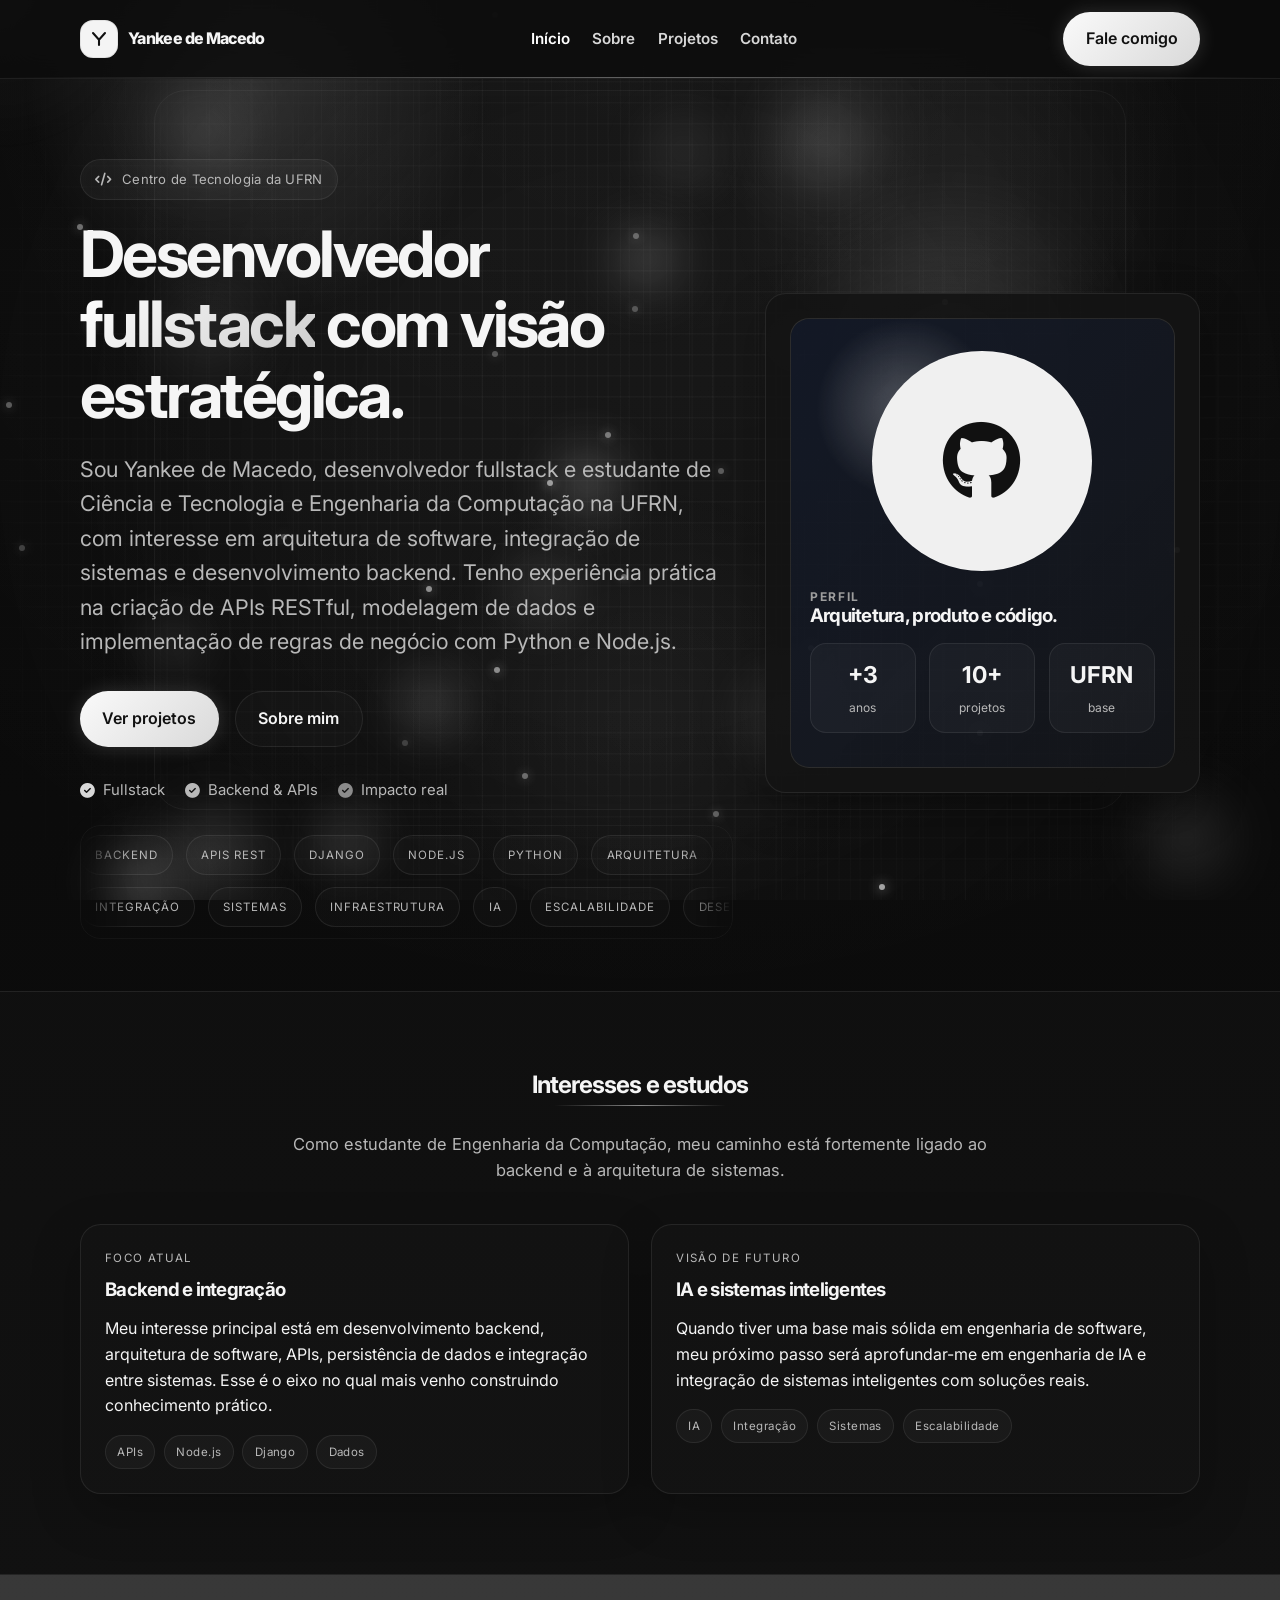
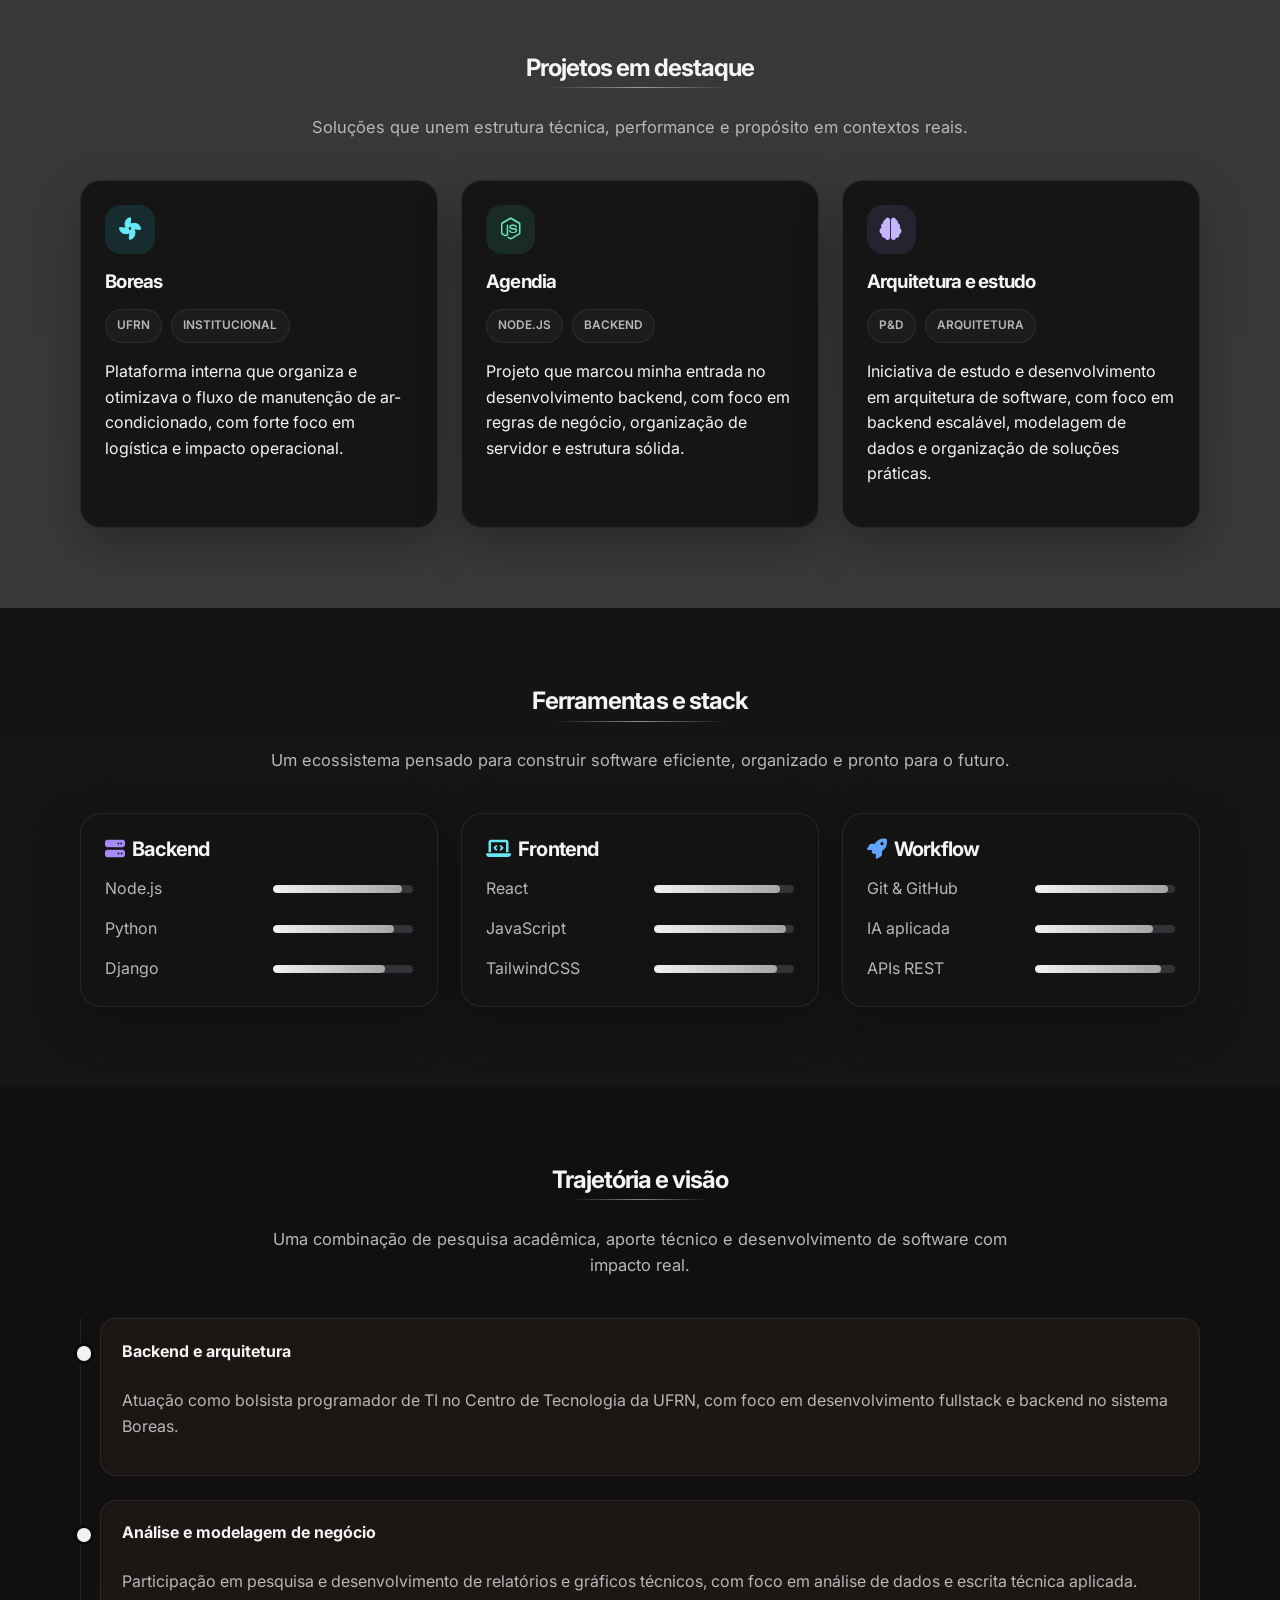
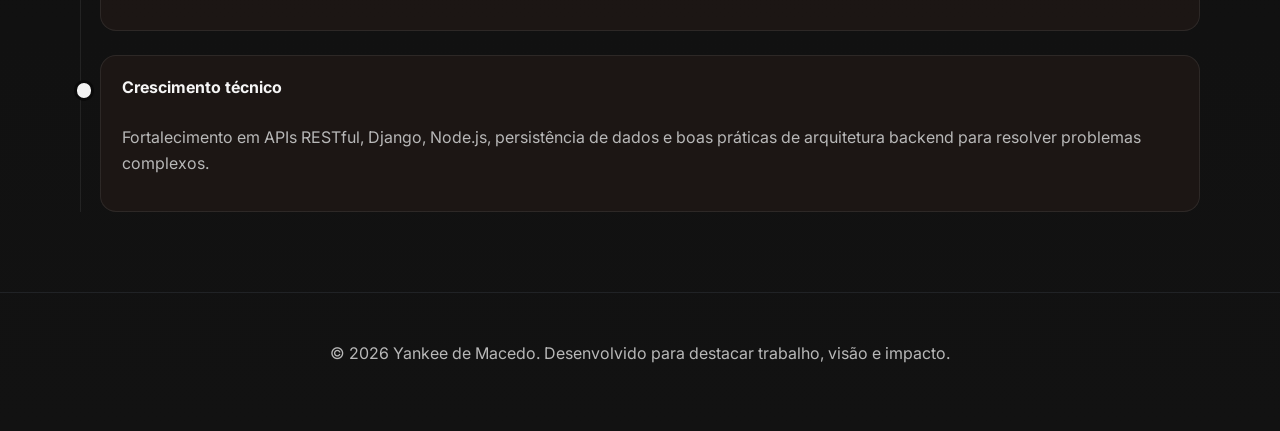
==== index.html @ 5dfe1cfd "adicionado efeitos a pagina" ====
<!doctype html>
<html lang="pt-BR">
  <head>
    <meta charset="UTF-8" />
    <meta name="viewport" content="width=device-width, initial-scale=1.0" />
    <title>Yankee de Macedo | Desenvolvedor Fullstack</title>
    <meta
      name="description"
      content="Portfólio profissional de Yankee de Macedo, desenvolvedor fullstack e programador na UFRN."
    />
    <link rel="preconnect" href="https://fonts.googleapis.com" />
    <link rel="preconnect" href="https://fonts.gstatic.com" crossorigin />
    <link
      href="https://fonts.googleapis.com/css2?family=Inter:wght@400;500;600;700;800&display=swap"
      rel="stylesheet"
    />
    <link
      rel="stylesheet"
      href="https://cdnjs.cloudflare.com/ajax/libs/font-awesome/6.4.0/css/all.min.css"
    />
    <link rel="stylesheet" href="styles.css" />
  </head>
  <body>
    <div class="ambient-layer" aria-hidden="true"></div>

    <header class="site-header">
      <div class="container navbar">
        <a href="index.html" class="brand" aria-label="Yankee de Macedo home">
          <span class="brand-mark" aria-hidden="true">
            <svg viewBox="0 0 64 64" role="img" aria-label="Logo Yankee">
              <path d="M16 16L32 34L48 16" />
              <path d="M32 34V48" />
            </svg>
          </span>
          <span>Yankee de Macedo</span>
        </a>

        <nav class="nav-links" aria-label="Menu principal">
          <a href="index.html" class="active">Início</a>
          <a href="about.html">Sobre</a>
          <a href="projects.html">Projetos</a>
          <a href="contact.html">Contato</a>
        </nav>

        <a class="btn btn-primary" href="contact.html">Fale comigo</a>
        <button class="mobile-toggle" type="button" aria-label="Abrir menu">
          <i class="fa-solid fa-bars"></i>
        </button>
      </div>

      <div class="container mobile-menu">
        <a href="index.html">Início</a>
        <a href="about.html">Sobre</a>
        <a href="projects.html">Projetos</a>
        <a href="contact.html">Contato</a>
      </div>
    </header>

    <main>
      <section class="hero">
        <div class="container hero-grid">
          <div class="reveal">
            <div class="eyebrow">
              <i class="fa-solid fa-code"></i> Centro de Tecnologia da UFRN
            </div>
            <h1>
              Desenvolvedor <span class="gradient-text">fullstack</span> com
              visão estratégica.
            </h1>
            <p class="lead">
              Sou Yankee de Macedo, desenvolvedor fullstack e estudante de
              Ciência e Tecnologia e Engenharia da Computação na UFRN, com
              interesse em arquitetura de software, integração de sistemas e
              desenvolvimento backend. Tenho experiência prática na criação de
              APIs RESTful, modelagem de dados e implementação de regras de
              negócio com Python e Node.js.
            </p>
            <div class="hero-actions">
              <a class="btn btn-primary" href="projects.html">Ver projetos</a>
              <a class="btn btn-secondary" href="about.html">Sobre mim</a>
            </div>
            <div class="hero-meta">
              <span
                ><i class="fa-solid fa-circle-check" style="color: #d8d8d8"></i>
                Fullstack</span
              >
              <span
                ><i class="fa-solid fa-circle-check" style="color: #b8b8b8"></i>
                Backend & APIs</span
              >
              <span
                ><i class="fa-solid fa-circle-check" style="color: #8b8b8b"></i>
                Impacto real</span
              >
            </div>

            <div class="tech-loop reveal" aria-label="Tecnologias em movimento">
              <div class="loop-track">
                <span>Backend</span>
                <span>APIs REST</span>
                <span>Django</span>
                <span>Node.js</span>
                <span>Python</span>
                <span>Arquitetura</span>
                <span>Banco de dados</span>
              </div>
              <div class="loop-track loop-track-secondary">
                <span>Integração</span>
                <span>Sistemas</span>
                <span>Infraestrutura</span>
                <span>IA</span>
                <span>Escalabilidade</span>
                <span>Desenvolvimento</span>
                <span>Dados</span>
              </div>
            </div>
          </div>

          <div class="profile-card reveal">
            <div class="profile-visual">
              <div class="profile-art"></div>
              <div class="avatar"><i class="fa-brands fa-github"></i></div>
              <div class="profile-card-content">
                <div class="small-label">Perfil</div>
                <h3>Arquitetura, produto e código.</h3>
                <div class="stats-box">
                  <div class="stat">
                    <strong>+3</strong>
                    <span>anos</span>
                  </div>
                  <div class="stat">
                    <strong>10+</strong>
                    <span>projetos</span>
                  </div>
                  <div class="stat">
                    <strong>UFRN</strong>
                    <span>base</span>
                  </div>
                </div>
              </div>
            </div>
          </div>
        </div>
      </section>

      <section class="section section-soft">
        <div class="container">
          <div class="section-header reveal">
            <h2>Interesses e estudos</h2>
            <p>
              Como estudante de Engenharia da Computação, meu caminho está
              fortemente ligado ao backend e à arquitetura de sistemas.
            </p>
          </div>

          <div class="interest-grid">
            <article class="interest-card reveal">
              <div class="mini-label">Foco atual</div>
              <h3>Backend e integração</h3>
              <p>
                Meu interesse principal está em desenvolvimento backend,
                arquitetura de software, APIs, persistência de dados e
                integração entre sistemas. Esse é o eixo no qual mais venho
                construindo conhecimento prático.
              </p>
              <div class="chip-group">
                <span>APIs</span>
                <span>Node.js</span>
                <span>Django</span>
                <span>Dados</span>
              </div>
            </article>

            <article class="interest-card reveal">
              <div class="mini-label">Visão de futuro</div>
              <h3>IA e sistemas inteligentes</h3>
              <p>
                Quando tiver uma base mais sólida em engenharia de software, meu
                próximo passo será aprofundar-me em engenharia de IA e
                integração de sistemas inteligentes com soluções reais.
              </p>
              <div class="chip-group">
                <span>IA</span>
                <span>Integração</span>
                <span>Sistemas</span>
                <span>Escalabilidade</span>
              </div>
            </article>
          </div>
        </div>
      </section>

      <section class="section" style="background: rgba(255, 255, 255, 0.18)">
        <div class="container">
          <div class="section-header reveal">
            <h2>Projetos em destaque</h2>
            <p>
              Soluções que unem estrutura técnica, performance e propósito em
              contextos reais.
            </p>
          </div>

          <div class="grid-3">
            <article class="project-card reveal">
              <div
                class="icon-box"
                style="background: rgba(34, 211, 238, 0.12); color: #67e8f9"
              >
                <i class="fa-solid fa-fan"></i>
              </div>
              <h3>Boreas</h3>
              <div class="badge-row">
                <span class="badge">UFRN</span>
                <span class="badge">INSTITUCIONAL</span>
              </div>
              <p>
                Plataforma interna que organiza e otimizava o fluxo de
                manutenção de ar-condicionado, com forte foco em logística e
                impacto operacional.
              </p>
            </article>

            <article class="project-card reveal">
              <div
                class="icon-box"
                style="background: rgba(52, 211, 153, 0.12); color: #6ee7b7"
              >
                <i class="fa-brands fa-node-js"></i>
              </div>
              <h3>Agendia</h3>
              <div class="badge-row">
                <span class="badge">NODE.JS</span>
                <span class="badge">BACKEND</span>
              </div>
              <p>
                Projeto que marcou minha entrada no desenvolvimento backend, com
                foco em regras de negócio, organização de servidor e estrutura
                sólida.
              </p>
            </article>

            <article class="project-card reveal">
              <div
                class="icon-box"
                style="background: rgba(167, 139, 250, 0.12); color: #c4b5fd"
              >
                <i class="fa-solid fa-brain"></i>
              </div>
              <h3>Arquitetura e estudo</h3>
              <div class="badge-row">
                <span class="badge">P&D</span>
                <span class="badge">ARQUITETURA</span>
              </div>
              <p>
                Iniciativa de estudo e desenvolvimento em arquitetura de
                software, com foco em backend escalável, modelagem de dados e
                organização de soluções práticas.
              </p>
            </article>
          </div>
        </div>
      </section>

      <section class="section" style="background: rgba(125, 143, 95, 0.06)">
        <div class="container">
          <div class="section-header reveal">
            <h2>Ferramentas e stack</h2>
            <p>
              Um ecossistema pensado para construir software eficiente,
              organizado e pronto para o futuro.
            </p>
          </div>

          <div class="grid-3">
            <article class="panel reveal">
              <h3>
                <i
                  class="fa-solid fa-server"
                  style="color: #a78bfa; margin-right: 0.5rem"
                ></i
                >Backend
              </h3>
              <ul class="tech-list">
                <li>
                  <span>Node.js</span>
                  <div class="bar"><span style="width: 92%"></span></div>
                </li>
                <li>
                  <span>Python</span>
                  <div class="bar"><span style="width: 86%"></span></div>
                </li>
                <li>
                  <span>Django</span>
                  <div class="bar"><span style="width: 80%"></span></div>
                </li>
              </ul>
            </article>

            <article class="panel reveal">
              <h3>
                <i
                  class="fa-solid fa-laptop-code"
                  style="color: #67e8f9; margin-right: 0.5rem"
                ></i
                >Frontend
              </h3>
              <ul class="tech-list">
                <li>
                  <span>React</span>
                  <div class="bar"><span style="width: 90%"></span></div>
                </li>
                <li>
                  <span>JavaScript</span>
                  <div class="bar"><span style="width: 94%"></span></div>
                </li>
                <li>
                  <span>TailwindCSS</span>
                  <div class="bar"><span style="width: 88%"></span></div>
                </li>
              </ul>
            </article>

            <article class="panel reveal">
              <h3>
                <i
                  class="fa-solid fa-rocket"
                  style="color: #60a5fa; margin-right: 0.5rem"
                ></i
                >Workflow
              </h3>
              <ul class="tech-list">
                <li>
                  <span>Git & GitHub</span>
                  <div class="bar"><span style="width: 95%"></span></div>
                </li>
                <li>
                  <span>IA aplicada</span>
                  <div class="bar"><span style="width: 84%"></span></div>
                </li>
                <li>
                  <span>APIs REST</span>
                  <div class="bar"><span style="width: 90%"></span></div>
                </li>
              </ul>
            </article>
          </div>
        </div>
      </section>

      <section class="section">
        <div class="container">
          <div class="section-header reveal">
            <h2>Trajetória e visão</h2>
            <p>
              Uma combinação de pesquisa acadêmica, aporte técnico e
              desenvolvimento de software com impacto real.
            </p>
          </div>

          <div class="timeline reveal">
            <article class="timeline-item">
              <strong>Backend e arquitetura</strong>
              <p>
                Atuação como bolsista programador de TI no Centro de Tecnologia
                da UFRN, com foco em desenvolvimento fullstack e backend no
                sistema Boreas.
              </p>
            </article>

            <article class="timeline-item">
              <strong>Análise e modelagem de negócio</strong>
              <p>
                Participação em pesquisa e desenvolvimento de relatórios e
                gráficos técnicos, com foco em análise de dados e escrita
                técnica aplicada.
              </p>
            </article>

            <article class="timeline-item">
              <strong>Crescimento técnico</strong>
              <p>
                Fortalecimento em APIs RESTful, Django, Node.js, persistência de
                dados e boas práticas de arquitetura backend para resolver
                problemas complexos.
              </p>
            </article>
          </div>
        </div>
      </section>
    </main>

    <footer class="site-footer">
      <div class="container">
        <p>
          © <span data-year></span> Yankee de Macedo. Desenvolvido para destacar
          trabalho, visão e impacto.
        </p>
      </div>
    </footer>

    <script src="script.js"></script>
  </body>
</html>
---- styles.css ----
:root {
  --bg: #0a0a0a;
  --bg-soft: #111111;
  --panel: rgba(18, 18, 18, 0.92);
  --panel-strong: #181818;
  --line: rgba(255, 255, 255, 0.08);
  --text: #f5f5f5;
  --muted: #b8b8b8;
  --primary: #ffffff;
  --secondary: #dadada;
  --accent: #9d9d9d;
  --success: #d6d6d6;
  --shadow: 0 18px 48px rgba(0, 0, 0, 0.28);
}

* {
  box-sizing: border-box;
}
html {
  scroll-behavior: smooth;
}
body {
  position: relative;
  margin: 0;
  font-family: "Inter", sans-serif;
  background:
    radial-gradient(circle at top, rgba(255, 255, 255, 0.04), transparent 28%),
    linear-gradient(180deg, #090909 0%, #121212 100%);
  color: var(--text);
  line-height: 1.6;
  overflow-x: hidden;
}

body::before {
  content: "";
  position: fixed;
  inset: 0;
  background:
    linear-gradient(rgba(255, 255, 255, 0.02), rgba(255, 255, 255, 0.02)),
    repeating-linear-gradient(
      90deg,
      transparent 0,
      transparent 22px,
      rgba(255, 255, 255, 0.02) 22px,
      rgba(255, 255, 255, 0.02) 23px
    );
  pointer-events: none;
  z-index: 0;
  mask-image: radial-gradient(circle at center, black 40%, transparent 100%);
}

body::after {
  content: "";
  position: fixed;
  inset: 0;
  background:
    radial-gradient(
      circle at 20% 10%,
      rgba(255, 255, 255, 0.12),
      transparent 18%
    ),
    radial-gradient(
      circle at 75% 20%,
      rgba(255, 255, 255, 0.06),
      transparent 20%
    ),
    radial-gradient(
      circle at 50% 80%,
      rgba(255, 255, 255, 0.04),
      transparent 25%
    );
  pointer-events: none;
  z-index: 0;
}

a {
  text-decoration: none;
}
img {
  max-width: 100%;
  display: block;
}

.ambient-layer {
  position: fixed;
  inset: 0;
  pointer-events: none;
  z-index: 0;
  overflow: hidden;
}

.ambient-layer::before {
  content: "";
  position: absolute;
  inset: 0;
  background:
    linear-gradient(rgba(255, 255, 255, 0.02), rgba(255, 255, 255, 0.02)),
    repeating-linear-gradient(
      0deg,
      transparent 0,
      transparent 19px,
      rgba(255, 255, 255, 0.03) 20px,
      rgba(255, 255, 255, 0.03) 21px
    ),
    repeating-linear-gradient(
      90deg,
      transparent 0,
      transparent 19px,
      rgba(255, 255, 255, 0.025) 20px,
      rgba(255, 255, 255, 0.025) 21px
    );
  mask-image: radial-gradient(circle at center, black 30%, transparent 100%);
  opacity: 0.8;
}

.ambient-layer::after {
  content: "";
  position: absolute;
  inset: 10% 12%;
  border: 1px solid rgba(255, 255, 255, 0.05);
  border-radius: 2rem;
  box-shadow: inset 0 0 40px rgba(255, 255, 255, 0.02);
}

.ambient-layer .orb {
  position: absolute;
  width: var(--size, 180px);
  height: var(--size, 180px);
  left: var(--x, 50%);
  top: var(--y, 50%);
  border-radius: 50%;
  background: radial-gradient(
    circle,
    rgba(255, 255, 255, 0.28),
    rgba(255, 255, 255, 0.04) 40%,
    transparent 70%
  );
  filter: blur(12px);
  opacity: 0.72;
  animation: drift var(--duration, 18s) ease-in-out infinite alternate;
  transform: translate3d(0, 0, 0);
}

.ambient-layer .orb:nth-child(odd) {
  background: radial-gradient(
    circle,
    rgba(255, 255, 255, 0.2),
    rgba(255, 255, 255, 0.02) 42%,
    transparent 70%
  );
  animation-duration: calc(var(--duration, 18s) * 1.3);
}

.ambient-layer .pixel {
  position: absolute;
  width: 6px;
  height: 6px;
  left: var(--x, 50%);
  top: var(--y, 50%);
  border-radius: 50%;
  background: rgba(255, 255, 255, 0.8);
  box-shadow: 0 0 12px rgba(255, 255, 255, 0.8);
  animation: pulseDot var(--duration, 7s) ease-in-out infinite;
}

.cursor-glow {
  position: fixed;
  width: 360px;
  height: 360px;
  left: 0;
  top: 0;
  pointer-events: none;
  transform: translate(-50%, -50%);
  border-radius: 50%;
  background: radial-gradient(circle, rgba(255, 255, 255, 0.12), rgba(255, 255, 255, 0.03) 25%, transparent 65%);
  filter: blur(18px);
  opacity: 0.8;
  z-index: 0;
  transition: opacity 0.2s ease;
}

@keyframes drift {
  0% {
    transform: translate3d(-18px, 12px, 0) scale(0.92);
  }
  100% {
    transform: translate3d(18px, -14px, 0) scale(1.08);
  }
}

@keyframes pulseDot {
  0%,
  100% {
    transform: scale(0.7);
    opacity: 0.2;
  }
  50% {
    transform: scale(1.4);
    opacity: 1;
  }
}

.container {
  width: min(1120px, calc(100% - 2rem));
  margin: 0 auto;
}

.site-header {
  position: sticky;
  top: 0;
  z-index: 50;
  backdrop-filter: blur(18px);
  background: rgba(12, 12, 12, 0.8);
  border-bottom: 1px solid var(--line);
  color: var(--text);
}

.site-header::after {
  content: "";
  position: absolute;
  left: 0;
  right: 0;
  bottom: 0;
  height: 1px;
  background: linear-gradient(90deg, transparent, rgba(255, 255, 255, 0.35), transparent);
}

.site-header,
.hero,
.section,
.site-footer,
.container {
  position: relative;
  z-index: 1;
}

.navbar {
  display: flex;
  align-items: center;
  justify-content: space-between;
  min-height: 78px;
  gap: 1rem;
}

.brand {
  display: inline-flex;
  align-items: center;
  gap: 0.65rem;
  font-weight: 800;
  letter-spacing: -0.04em;
  color: var(--text);
}

.brand-mark {
  width: 2.35rem;
  height: 2.35rem;
  display: grid;
  place-items: center;
  border-radius: 0.82rem;
  background: #f4f4f4;
  color: #111111;
  box-shadow: inset 0 0 0 1px rgba(17, 17, 17, 0.08);
  overflow: hidden;
  animation: logoPulse 3.2s ease-in-out infinite;
}

.brand-mark svg {
  width: 1.5rem;
  height: 1.5rem;
  stroke: currentColor;
  stroke-width: 5.5;
  stroke-linecap: round;
  stroke-linejoin: round;
  fill: none;
}

@keyframes logoPulse {
  0%,
  100% {
    transform: scale(1);
    box-shadow:
      inset 0 0 0 1px rgba(17, 17, 17, 0.08),
      0 0 0 rgba(255, 255, 255, 0);
  }
  50% {
    transform: scale(1.06);
    box-shadow:
      inset 0 0 0 1px rgba(17, 17, 17, 0.08),
      0 0 18px rgba(255, 255, 255, 0.18);
  }
}

.nav-links {
  display: flex;
  align-items: center;
  gap: 1.4rem;
}

.nav-links a {
  color: #d7d7d7;
  font-size: 0.95rem;
  font-weight: 600;
  transition: 0.2s ease;
}

.nav-links a:hover,
.nav-links a.active {
  color: #ffffff;
}

.btn {
  display: inline-flex;
  align-items: center;
  justify-content: center;
  gap: 0.55rem;
  border-radius: 999px;
  padding: 0.9rem 1.4rem;
  font-weight: 600;
  transition:
    transform 0.2s ease,
    box-shadow 0.2s ease,
    border-color 0.2s ease;
}

.btn:hover {
  transform: translateY(-2px) scale(1.01);
  box-shadow:
    0 0 0 1px rgba(255, 255, 255, 0.12),
    0 14px 28px rgba(255, 255, 255, 0.08);
}

.btn-primary {
  background: linear-gradient(135deg, #fafafa 0%, #d9d9d9 100%);
  color: #111111;
  box-shadow: 0 0 20px rgba(255, 255, 255, 0.15);
  position: relative;
  overflow: hidden;
}

.btn-primary::before {
  content: "";
  position: absolute;
  inset: -20% auto auto -20%;
  width: 45%;
  height: 180%;
  background: linear-gradient(
    90deg,
    transparent,
    rgba(255, 255, 255, 0.7),
    transparent
  );
  transform: rotate(22deg) translateX(-180%);
  animation: sheen 4s ease-in-out infinite;
}

@keyframes sheen {
  0% {
    transform: rotate(22deg) translateX(-180%);
  }
  55%,
  100% {
    transform: rotate(22deg) translateX(320%);
  }
}

.btn-secondary {
  background: rgba(255, 255, 255, 0.02);
  border: 1px solid var(--line);
  color: var(--text);
}

.mobile-toggle {
  display: none;
  border: 1px solid rgba(255, 255, 255, 0.2);
  background: #f5f5f5;
  color: #0d0d0d;
  width: 42px;
  height: 42px;
  border-radius: 0.8rem;
  cursor: pointer;
  box-shadow: 0 8px 18px rgba(255, 255, 255, 0.08);
}

.mobile-menu {
  display: none;
  padding: 1rem 0 1.4rem;
  border-top: 1px solid var(--line);
  opacity: 0;
  transform: translateY(-8px);
  transition:
    opacity 0.22s ease,
    transform 0.22s ease;
}

.mobile-menu.is-open {
  display: block;
  opacity: 1;
  transform: translateY(0);
}

.mobile-menu a {
  display: block;
  color: #f3e7dc;
  padding: 0.8rem 0;
  font-weight: 600;
  transition:
    color 0.2s ease,
    transform 0.2s ease;
}

.mobile-menu a:hover {
  color: #ffffff;
  transform: translateX(4px);
}

.hero {
  position: relative;
  padding: 5rem 0 4rem;
}

.hero::before {
  content: "";
  position: absolute;
  inset: 8% auto auto 58%;
  width: 26rem;
  height: 26rem;
  background: radial-gradient(circle, rgba(255, 255, 255, 0.15), transparent 62%);
  filter: blur(28px);
  pointer-events: none;
  animation: haloPulse 9s ease-in-out infinite alternate;
}

@keyframes haloPulse {
  0% {
    transform: scale(0.96);
    opacity: 0.55;
  }
  100% {
    transform: scale(1.12);
    opacity: 1;
  }
}

.hero-grid {
  display: grid;
  grid-template-columns: 1.2fr 0.8fr;
  align-items: center;
  gap: 2rem;
}

.eyebrow {
  display: inline-flex;
  align-items: center;
  gap: 0.65rem;
  padding: 0.55rem 0.9rem;
  border-radius: 999px;
  background: rgba(255, 255, 255, 0.03);
  border: 1px solid var(--line);
  color: var(--muted);
  font-size: 0.82rem;
  letter-spacing: 0.02em;
  box-shadow: inset 0 0 18px rgba(255, 255, 255, 0.02);
}

.section-header h2 {
  position: relative;
  display: inline-block;
}

.section-header h2::after {
  content: "";
  position: absolute;
  left: 10%;
  right: 10%;
  bottom: -0.45rem;
  height: 1px;
  background: linear-gradient(90deg, transparent, rgba(255, 255, 255, 0.5), transparent);
}

h1,
h2,
h3,
h4 {
  margin: 0 0 1rem;
  line-height: 1.1;
  letter-spacing: -0.04em;
}

.hero h1 {
  margin-top: 1.2rem;
  font-size: clamp(2.8rem, 5vw, 5rem);
  animation: headingFloat 6s ease-in-out infinite alternate;
}

@keyframes headingFloat {
  0% {
    transform: translateY(0);
    text-shadow: 0 0 0 rgba(255, 255, 255, 0);
  }
  100% {
    transform: translateY(-4px);
    text-shadow: 0 0 26px rgba(255, 255, 255, 0.08);
  }
}

.gradient-text {
  background: linear-gradient(135deg, #ffffff 0%, #a8a8a8 100%);
  -webkit-background-clip: text;
  background-clip: text;
  color: transparent;
  background-size: 200% 100%;
  animation: textShift 6s ease-in-out infinite alternate;
}

@keyframes textShift {
  0% {
    background-position: 0% 50%;
  }
  100% {
    background-position: 100% 50%;
  }
}

.lead {
  font-size: clamp(1.05rem, 2vw, 1.35rem);
  color: var(--muted);
  max-width: 680px;
}

.hero-actions {
  display: flex;
  flex-wrap: wrap;
  gap: 1rem;
  margin-top: 2rem;
}

.hero-meta {
  display: flex;
  flex-wrap: wrap;
  gap: 1.25rem;
  margin-top: 2rem;
  color: var(--muted);
  font-size: 0.93rem;
}

.hero-meta span {
  display: inline-flex;
  align-items: center;
  gap: 0.5rem;
}

.tech-loop {
  margin-top: 2rem;
  display: grid;
  gap: 0.8rem;
  position: relative;
}

.tech-loop::before {
  content: "";
  position: absolute;
  inset: -10px 0 auto 0;
  height: calc(100% + 20px);
  border: 1px solid rgba(255, 255, 255, 0.04);
  border-radius: 1.3rem;
  pointer-events: none;
}

.loop-track {
  display: flex;
  flex-wrap: nowrap;
  gap: 0.8rem;
  overflow: hidden;
  white-space: nowrap;
  position: relative;
  mask-image: linear-gradient(
    90deg,
    transparent 0,
    #000 8%,
    #000 92%,
    transparent 100%
  );
  animation: loopScroll 18s linear infinite;
}

.loop-track-secondary {
  animation-direction: reverse;
  animation-duration: 22s;
}

.loop-track span {
  display: inline-flex;
  align-items: center;
  justify-content: center;
  padding: 0.6rem 0.9rem;
  border: 1px solid var(--line);
  border-radius: 999px;
  background: rgba(255, 255, 255, 0.02);
  color: var(--muted);
  font-size: 0.72rem;
  letter-spacing: 0.08em;
  text-transform: uppercase;
}

@keyframes loopScroll {
  from {
    transform: translateX(0);
  }
  to {
    transform: translateX(-50%);
  }
}

.profile-card {
  background: rgba(20, 20, 20, 0.95);
  border: 1px solid var(--line);
  border-radius: 1.5rem;
  box-shadow: var(--shadow);
  padding: 1.2rem;
  animation: pulseGlow 3s ease-in-out infinite alternate;
}

@keyframes pulseGlow {
  0% {
    box-shadow: 0 18px 48px rgba(0, 0, 0, 0.28);
  }
  100% {
    box-shadow: 0 18px 52px rgba(255, 255, 255, 0.06);
  }
}

.profile-visual {
  position: relative;
  min-height: 450px;
  border-radius: 1.2rem;
  overflow: hidden;
  background: linear-gradient(
    135deg,
    rgba(255, 255, 255, 0.04),
    rgba(255, 255, 255, 0.01)
  );
  border: 1px solid var(--line);
}

.profile-art {
  position: absolute;
  inset: 0;
  background:
    radial-gradient(
      circle at 30% 20%,
      rgba(255, 255, 255, 0.25),
      transparent 20%
    ),
    linear-gradient(135deg, rgba(15, 23, 42, 0.7), rgba(15, 23, 42, 0.2));
}

.avatar {
  position: relative;
  z-index: 1;
  width: 220px;
  height: 220px;
  margin: 2rem auto 1rem;
  border-radius: 50%;
  border: 1px solid rgba(255, 255, 255, 0.14);
  background: #f0f0f0;
  display: grid;
  place-items: center;
  font-size: 5rem;
  color: #111111;
  box-shadow: none;
}

.profile-card-content {
  position: relative;
  z-index: 1;
  padding: 0 1.2rem 1.2rem;
}

.small-label {
  color: var(--accent);
  font-size: 0.75rem;
  letter-spacing: 0.14em;
  text-transform: uppercase;
  font-weight: 700;
}

.stats-box {
  display: grid;
  grid-template-columns: repeat(3, minmax(0, 1fr));
  gap: 0.85rem;
  margin-top: 1rem;
}

.stat {
  padding: 0.8rem;
  border-radius: 1rem;
  border: 1px solid var(--line);
  background: rgba(255, 255, 255, 0.03);
  text-align: center;
}

.stat strong {
  display: block;
  font-size: 1.45rem;
  color: var(--text);
}

.stat span {
  font-size: 0.75rem;
  color: var(--muted);
}

.section {
  padding: 5rem 0;
}

.section-soft {
  background: rgba(255, 255, 255, 0.02);
  border-top: 1px solid var(--line);
  border-bottom: 1px solid var(--line);
}

.section-header {
  max-width: 760px;
  margin: 0 auto 2.5rem;
  text-align: center;
}

.section-header p {
  color: var(--muted);
  font-size: 1.03rem;
}

.grid-3,
.grid-2,
.grid-4 {
  display: grid;
  gap: 1.4rem;
}

.grid-3 {
  grid-template-columns: repeat(3, minmax(0, 1fr));
}
.grid-2 {
  grid-template-columns: repeat(2, minmax(0, 1fr));
}
.grid-4 {
  grid-template-columns: repeat(4, minmax(0, 1fr));
}

.panel {
  background: rgba(20, 20, 20, 0.9);
  border: 1px solid var(--line);
  border-radius: 1.25rem;
  padding: 1.4rem;
  box-shadow: var(--shadow);
}

.interest-grid {
  display: grid;
  grid-template-columns: repeat(2, minmax(0, 1fr));
  gap: 1.4rem;
}

.interest-card {
  background: rgba(20, 20, 20, 0.9);
  border: 1px solid var(--line);
  border-radius: 1.3rem;
  padding: 1.5rem;
  box-shadow: var(--shadow);
}

.mini-label {
  font-size: 0.72rem;
  text-transform: uppercase;
  letter-spacing: 0.12em;
  color: var(--muted);
  margin-bottom: 0.8rem;
}

.chip-group {
  display: flex;
  flex-wrap: wrap;
  gap: 0.55rem;
  margin-top: 1rem;
}

.chip-group span {
  display: inline-flex;
  align-items: center;
  justify-content: center;
  padding: 0.42rem 0.7rem;
  border-radius: 999px;
  background: rgba(255, 255, 255, 0.03);
  border: 1px solid var(--line);
  color: var(--muted);
  font-size: 0.72rem;
  letter-spacing: 0.04em;
}

.panel h3 {
  font-size: 1.25rem;
  margin-bottom: 0.6rem;
}

.panel p,
.panel li,
.card p,
.timeline-item p,
.contact-card p {
  color: var(--muted);
}

.project-card,
.interest-card,
.panel,
.contact-card,
.profile-card {
  position: relative;
  overflow: hidden;
  background: rgba(20, 20, 20, 0.92);
  border: 1px solid var(--line);
  border-radius: 1.3rem;
  padding: 1.5rem;
  box-shadow: var(--shadow);
  transition:
    transform 0.25s ease,
    border-color 0.25s ease,
    box-shadow 0.25s ease;
  transform: perspective(1000px) rotateX(var(--rotateX, 0deg))
    rotateY(var(--rotateY, 0deg)) translateY(0);
}

.project-card::before,
.interest-card::before,
.panel::before,
.contact-card::before,
.profile-card::before {
  content: "";
  position: absolute;
  inset: auto 0 0 0;
  height: 1px;
  background: linear-gradient(
    90deg,
    transparent,
    rgba(255, 255, 255, 0.4),
    transparent
  );
}

.project-card::after,
.interest-card::after,
.panel::after,
.contact-card::after,
.profile-card::after {
  content: "";
  position: absolute;
  inset: -30% auto auto -20%;
  width: 160px;
  height: 160px;
  background: radial-gradient(
    circle,
    rgba(255, 255, 255, 0.18),
    transparent 68%
  );
  opacity: 0;
  transition: opacity 0.3s ease;
}

.project-card::before,
.interest-card::before,
.panel::before,
.contact-card::before,
.profile-card::before {
  content: "";
  position: absolute;
  inset: 0;
  background: linear-gradient(
    120deg,
    transparent 0%,
    rgba(255, 255, 255, 0.08) 50%,
    transparent 100%
  );
  transform: translateX(-110%);
  transition: transform 0.7s ease;
}

.project-card:hover::before,
.interest-card:hover::before,
.panel:hover::before,
.contact-card:hover::before,
.profile-card:hover::before {
  transform: translateX(110%);
}

.project-card:hover,
.interest-card:hover,
.panel:hover,
.contact-card:hover,
.profile-card:hover {
  transform: perspective(1000px) rotateX(var(--rotateX, 0deg))
    rotateY(var(--rotateY, 0deg)) translateY(-4px);
  border-color: rgba(255, 255, 255, 0.18);
  box-shadow: 0 22px 52px rgba(0, 0, 0, 0.34);
}

.project-card:hover::after,
.interest-card:hover::after,
.panel:hover::after,
.contact-card:hover::after,
.profile-card:hover::after {
  opacity: 1;
}

.icon-box {
  width: 3.1rem;
  height: 3.1rem;
  display: grid;
  place-items: center;
  border-radius: 1rem;
  margin-bottom: 1.1rem;
  font-size: 1.4rem;
}

.badge-row {
  display: flex;
  flex-wrap: wrap;
  gap: 0.55rem;
  margin: 0.9rem 0 1rem;
}

.badge {
  display: inline-flex;
  align-items: center;
  padding: 0.42rem 0.7rem;
  border-radius: 999px;
  background: rgba(255, 255, 255, 0.03);
  border: 1px solid var(--line);
  color: var(--muted);
  font-size: 0.74rem;
  font-weight: 600;
}

.project-meta {
  color: var(--muted);
  display: flex;
  flex-direction: column;
  gap: 0.5rem;
}

.tech-list {
  list-style: none;
  margin: 1rem 0 0;
  padding: 0;
  display: grid;
  gap: 0.9rem;
}

.tech-list li {
  display: flex;
  align-items: center;
  justify-content: space-between;
  gap: 1rem;
  color: var(--muted);
}

.bar {
  width: 140px;
  height: 0.52rem;
  background: rgba(148, 163, 184, 0.24);
  border-radius: 999px;
  overflow: hidden;
}

.bar > span {
  display: block;
  height: 100%;
  border-radius: inherit;
  background: linear-gradient(90deg, #f2f2f2, #a5a5a5);
}

.timeline {
  position: relative;
  display: grid;
  gap: 1.5rem;
  padding-left: 1.2rem;
  border-left: 1px solid var(--line);
}

.timeline-item {
  position: relative;
  padding: 1.2rem 1rem 1.2rem 1.3rem;
  border-radius: 1rem;
  background: rgba(31, 24, 21, 0.82);
  border: 1px solid var(--line);
}

.timeline-item::before {
  content: "";
  position: absolute;
  left: -1.72rem;
  top: 1.5rem;
  width: 0.9rem;
  height: 0.9rem;
  border-radius: 50%;
  background: #f2f2f2;
  border: 3px solid var(--bg);
}

.timeline-item strong {
  display: inline-block;
  margin-bottom: 0.5rem;
  color: var(--text);
}

.contact-grid {
  display: grid;
  gap: 1.2rem;
  grid-template-columns: repeat(3, minmax(0, 1fr));
}

.contact-card {
  padding: 1.4rem;
  background: rgba(31, 24, 21, 0.82);
  border: 1px solid var(--line);
  border-radius: 1.25rem;
}

.contact-icon {
  width: 3rem;
  height: 3rem;
  border-radius: 1rem;
  display: grid;
  place-items: center;
  margin-bottom: 0.9rem;
  background: rgba(255, 255, 255, 0.05);
  color: #f2f2f2;
}

.contact-link {
  color: var(--text);
  font-weight: 600;
}

.form-card {
  margin-top: 2rem;
  display: grid;
  gap: 1rem;
  background: rgba(31, 24, 21, 0.82);
  border: 1px solid var(--line);
  border-radius: 1.35rem;
  padding: 1.5rem;
}

.field {
  display: grid;
  gap: 0.5rem;
}

.field label {
  font-size: 0.8rem;
  color: var(--muted);
  text-transform: uppercase;
  letter-spacing: 0.08em;
  font-weight: 700;
}

.field input,
.field textarea {
  background: rgba(255, 255, 255, 0.7);
  border: 1px solid rgba(94, 72, 53, 0.16);
  color: var(--text);
  border-radius: 0.9rem;
  padding: 0.9rem 1rem;
  font: inherit;
}

.field input::placeholder,
.field textarea::placeholder {
  color: rgba(45, 36, 30, 0.65);
}

.field textarea {
  min-height: 140px;
  resize: vertical;
}

.site-footer {
  padding: 2rem 0 3rem;
  border-top: 1px solid rgba(148, 163, 184, 0.12);
  color: var(--muted);
  text-align: center;
}

.reveal {
  opacity: 0;
  transform: translateY(18px);
  transition:
    opacity 0.6s ease,
    transform 0.6s ease;
}

.reveal.visible {
  opacity: 1;
  transform: translateY(0);
}

@media (max-width: 900px) {
  .navbar {
    gap: 0.75rem;
  }

  .brand {
    font-size: 0.96rem;
    min-width: 0;
  }

  .btn-primary {
    display: none;
  }

  .hero-grid,
  .grid-3,
  .grid-2,
  .grid-4,
  .contact-grid,
  .interest-grid {
    grid-template-columns: 1fr;
  }

  .nav-links {
    display: none;
  }

  .mobile-toggle {
    display: inline-grid;
    place-items: center;
    margin-left: auto;
  }

  .mobile-menu.is-open {
    display: block;
  }

  .profile-visual {
    min-height: 360px;
  }
}
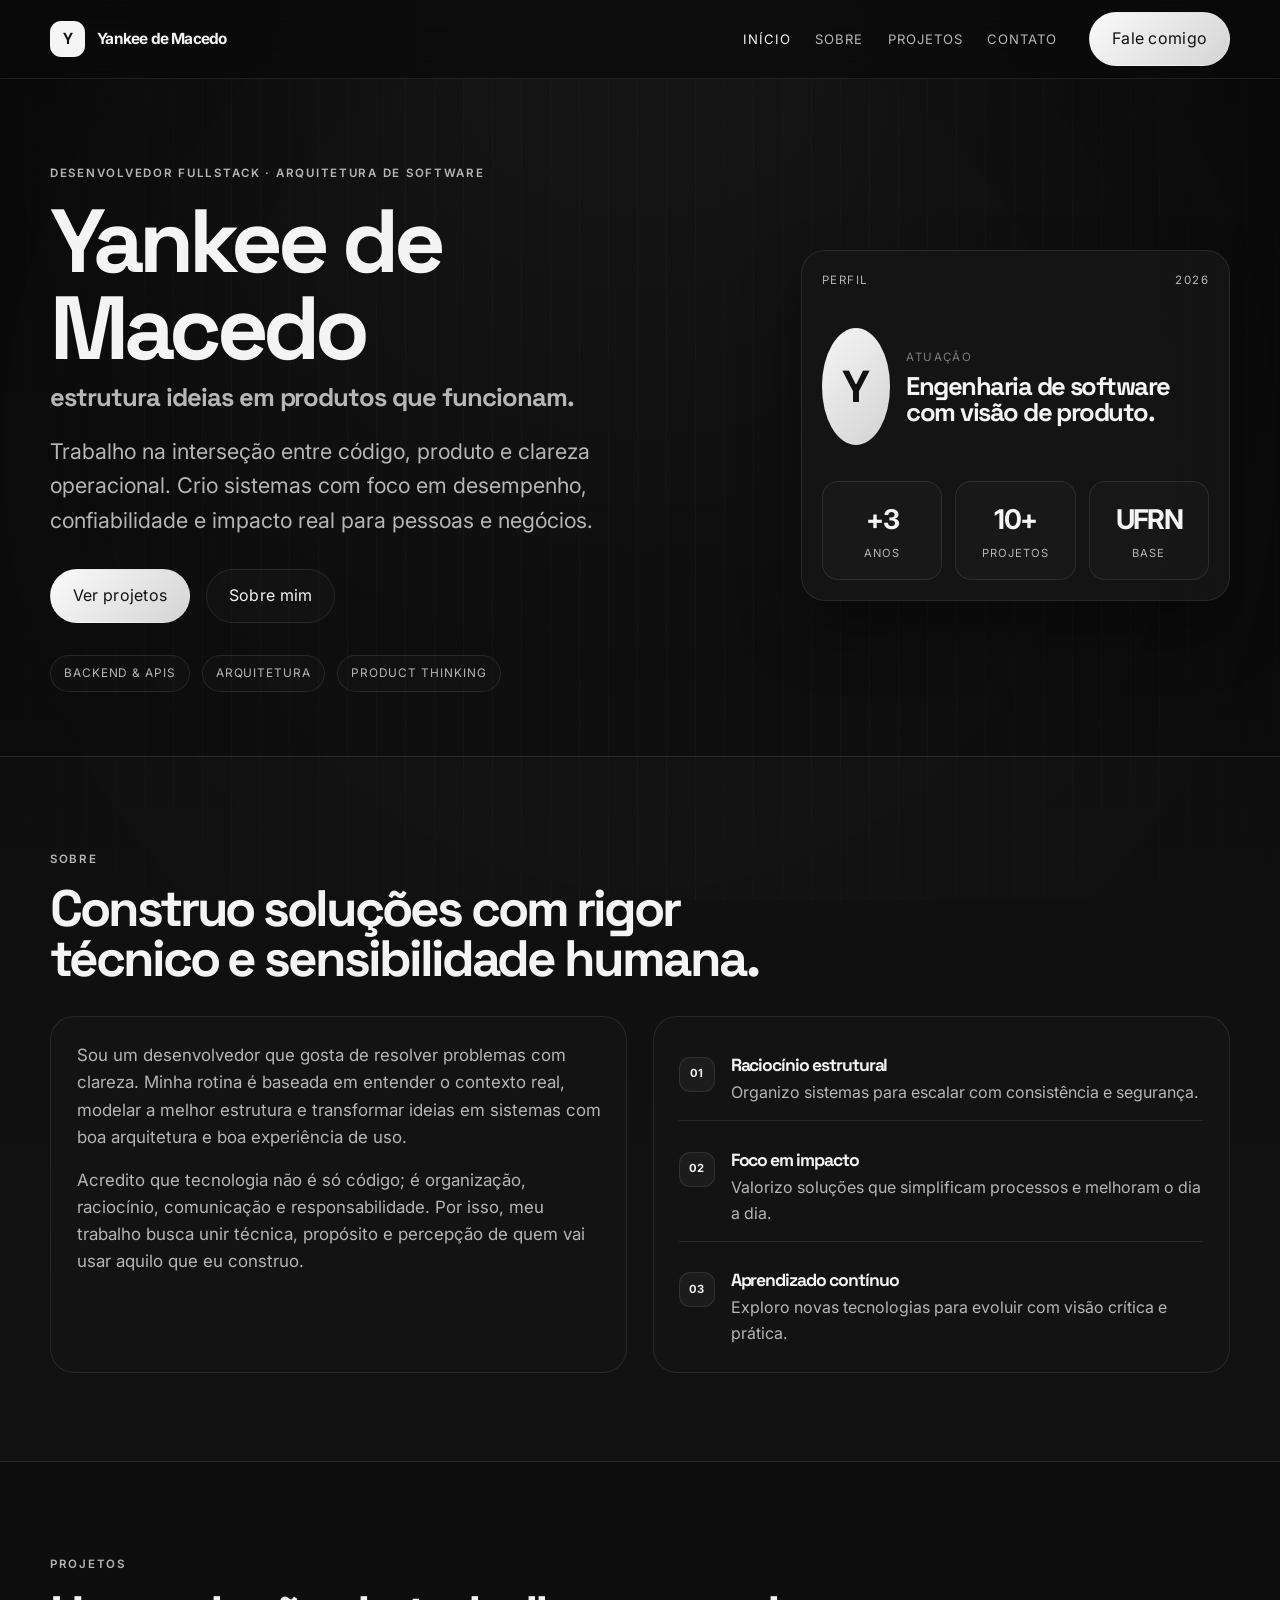
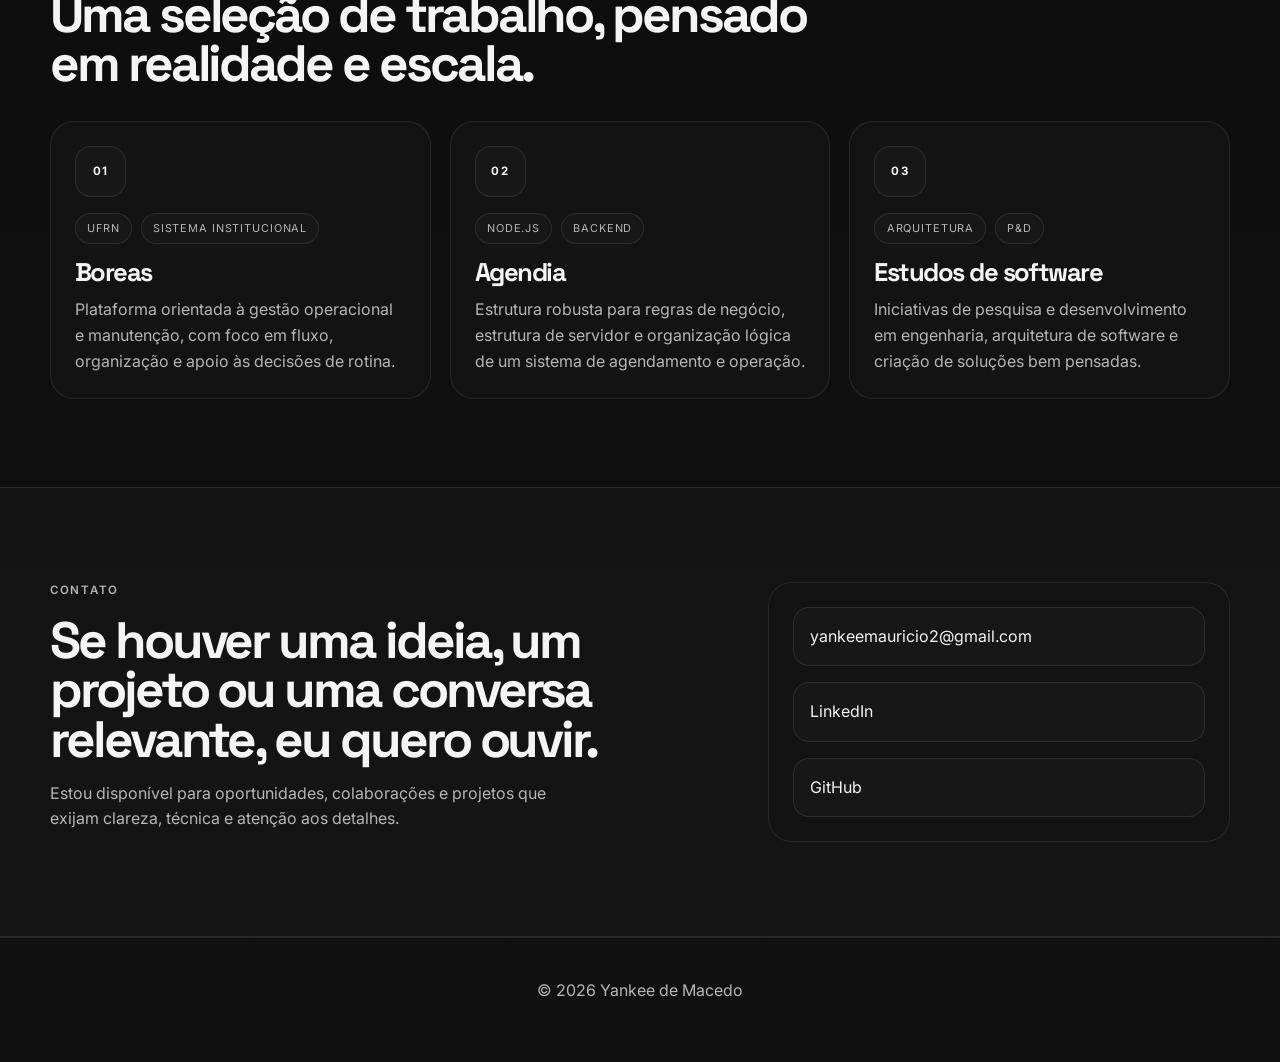
==== commit ac128b3b: "atualização do layout" ====
--- a/index.html
+++ b/index.html
@@ -6,397 +6,271 @@
     <title>Yankee de Macedo | Desenvolvedor Fullstack</title>
     <meta
       name="description"
-      content="Portfólio profissional de Yankee de Macedo, desenvolvedor fullstack e programador na UFRN."
+      content="Portfólio de Yankee de Macedo, desenvolvedor fullstack com foco em arquitetura de software, produtos digitais e soluções úteis."
     />
     <link rel="preconnect" href="https://fonts.googleapis.com" />
     <link rel="preconnect" href="https://fonts.gstatic.com" crossorigin />
     <link
-      href="https://fonts.googleapis.com/css2?family=Inter:wght@400;500;600;700;800&display=swap"
+      href="https://fonts.googleapis.com/css2?family=Inter:wght@400;500;600;700;800&family=Space+Grotesk:wght@500;600;700&display=swap"
       rel="stylesheet"
-    />
-    <link
-      rel="stylesheet"
-      href="https://cdnjs.cloudflare.com/ajax/libs/font-awesome/6.4.0/css/all.min.css"
     />
     <link rel="stylesheet" href="styles.css" />
   </head>
   <body>
-    <div class="ambient-layer" aria-hidden="true"></div>
-
-    <header class="site-header">
-      <div class="container navbar">
-        <a href="index.html" class="brand" aria-label="Yankee de Macedo home">
-          <span class="brand-mark" aria-hidden="true">
-            <svg viewBox="0 0 64 64" role="img" aria-label="Logo Yankee">
-              <path d="M16 16L32 34L48 16" />
-              <path d="M32 34V48" />
-            </svg>
-          </span>
-          <span>Yankee de Macedo</span>
-        </a>
-
-        <nav class="nav-links" aria-label="Menu principal">
-          <a href="index.html" class="active">Início</a>
+    <div class="page-shell">
+      <header class="site-header">
+        <div class="container nav-wrap">
+          <a href="index.html" class="brand" aria-label="Ir para o início">
+            <span class="brand-mark">Y</span>
+            <span class="brand-name">Yankee de Macedo</span>
+          </a>
+
+          <nav class="main-nav" aria-label="Menu principal">
+            <a href="index.html" class="is-active">Início</a>
+            <a href="about.html">Sobre</a>
+            <a href="projects.html">Projetos</a>
+            <a href="contact.html">Contato</a>
+          </nav>
+
+          <a class="button button-primary" href="contact.html" data-magnetic
+            >Fale comigo</a
+          >
+          <button
+            class="menu-toggle"
+            type="button"
+            aria-label="Abrir menu"
+            aria-expanded="false"
+          >
+            Menu
+          </button>
+        </div>
+
+        <div class="mobile-nav" aria-label="Menu mobile">
+          <a href="index.html">Início</a>
           <a href="about.html">Sobre</a>
           <a href="projects.html">Projetos</a>
           <a href="contact.html">Contato</a>
-        </nav>
-
-        <a class="btn btn-primary" href="contact.html">Fale comigo</a>
-        <button class="mobile-toggle" type="button" aria-label="Abrir menu">
-          <i class="fa-solid fa-bars"></i>
-        </button>
-      </div>
-
-      <div class="container mobile-menu">
-        <a href="index.html">Início</a>
-        <a href="about.html">Sobre</a>
-        <a href="projects.html">Projetos</a>
-        <a href="contact.html">Contato</a>
-      </div>
-    </header>
-
-    <main>
-      <section class="hero">
-        <div class="container hero-grid">
-          <div class="reveal">
-            <div class="eyebrow">
-              <i class="fa-solid fa-code"></i> Centro de Tecnologia da UFRN
-            </div>
-            <h1>
-              Desenvolvedor <span class="gradient-text">fullstack</span> com
-              visão estratégica.
-            </h1>
-            <p class="lead">
-              Sou Yankee de Macedo, desenvolvedor fullstack e estudante de
-              Ciência e Tecnologia e Engenharia da Computação na UFRN, com
-              interesse em arquitetura de software, integração de sistemas e
-              desenvolvimento backend. Tenho experiência prática na criação de
-              APIs RESTful, modelagem de dados e implementação de regras de
-              negócio com Python e Node.js.
-            </p>
-            <div class="hero-actions">
-              <a class="btn btn-primary" href="projects.html">Ver projetos</a>
-              <a class="btn btn-secondary" href="about.html">Sobre mim</a>
-            </div>
-            <div class="hero-meta">
-              <span
-                ><i class="fa-solid fa-circle-check" style="color: #d8d8d8"></i>
-                Fullstack</span
+        </div>
+      </header>
+
+      <main>
+        <section id="top" class="hero section">
+          <div class="container hero-grid">
+            <div class="hero-copy" data-reveal>
+              <p class="eyebrow">
+                Desenvolvedor Fullstack · Arquitetura de Software
+              </p>
+              <h1>
+                Yankee de Macedo
+                <span>estrutura ideias em produtos que funcionam.</span>
+              </h1>
+              <p class="lead">
+                Trabalho na interseção entre código, produto e clareza
+                operacional. Crio sistemas com foco em desempenho,
+                confiabilidade e impacto real para pessoas e negócios.
+              </p>
+
+              <div class="hero-actions">
+                <a
+                  class="button button-primary"
+                  href="projects.html"
+                  data-magnetic
+                  >Ver projetos</a
+                >
+                <a
+                  class="button button-secondary"
+                  href="about.html"
+                  data-magnetic
+                  >Sobre mim</a
+                >
+              </div>
+
+              <ul class="hero-list" aria-label="Principais áreas de atuação">
+                <li>Backend & APIs</li>
+                <li>Arquitetura</li>
+                <li>Product thinking</li>
+              </ul>
+            </div>
+
+            <aside class="hero-panel" data-reveal>
+              <div class="panel-frame">
+                <div class="panel-header">
+                  <span>Perfil</span>
+                  <span>2026</span>
+                </div>
+
+                <div class="profile-block">
+                  <div class="avatar" aria-hidden="true">Y</div>
+                  <div>
+                    <p class="mini-label">Atuação</p>
+                    <h2>Engenharia de software com visão de produto.</h2>
+                  </div>
+                </div>
+
+                <div class="metrics">
+                  <div>
+                    <strong>+3</strong>
+                    <span>Anos</span>
+                  </div>
+                  <div>
+                    <strong>10+</strong>
+                    <span>Projetos</span>
+                  </div>
+                  <div>
+                    <strong>UFRN</strong>
+                    <span>Base</span>
+                  </div>
+                </div>
+              </div>
+            </aside>
+          </div>
+        </section>
+
+        <section id="about" class="section section-muted">
+          <div class="container section-head" data-reveal>
+            <p class="section-kicker">Sobre</p>
+            <h2>Construo soluções com rigor técnico e sensibilidade humana.</h2>
+          </div>
+
+          <div class="container about-grid">
+            <div class="about-copy" data-reveal>
+              <p>
+                Sou um desenvolvedor que gosta de resolver problemas com
+                clareza. Minha rotina é baseada em entender o contexto real,
+                modelar a melhor estrutura e transformar ideias em sistemas com
+                boa arquitetura e boa experiência de uso.
+              </p>
+              <p>
+                Acredito que tecnologia não é só código; é organização,
+                raciocínio, comunicação e responsabilidade. Por isso, meu
+                trabalho busca unir técnica, propósito e percepção de quem vai
+                usar aquilo que eu construo.
+              </p>
+            </div>
+
+            <div class="about-notes" data-reveal>
+              <article>
+                <span>01</span>
+                <div>
+                  <h3>Raciocínio estrutural</h3>
+                  <p>
+                    Organizo sistemas para escalar com consistência e segurança.
+                  </p>
+                </div>
+              </article>
+              <article>
+                <span>02</span>
+                <div>
+                  <h3>Foco em impacto</h3>
+                  <p>
+                    Valorizo soluções que simplificam processos e melhoram o dia
+                    a dia.
+                  </p>
+                </div>
+              </article>
+              <article>
+                <span>03</span>
+                <div>
+                  <h3>Aprendizado contínuo</h3>
+                  <p>
+                    Exploro novas tecnologias para evoluir com visão crítica e
+                    prática.
+                  </p>
+                </div>
+              </article>
+            </div>
+          </div>
+        </section>
+
+        <section id="projects" class="section">
+          <div class="container section-head" data-reveal>
+            <p class="section-kicker">Projetos</p>
+            <h2>Uma seleção de trabalho, pensado em realidade e escala.</h2>
+          </div>
+
+          <div class="container project-grid">
+            <article class="project-card" data-reveal>
+              <div class="project-icon">01</div>
+              <div class="project-meta">
+                <span class="project-tag">UFRN</span>
+                <span class="project-tag">Sistema institucional</span>
+              </div>
+              <h3>Boreas</h3>
+              <p>
+                Plataforma orientada à gestão operacional e manutenção, com foco
+                em fluxo, organização e apoio às decisões de rotina.
+              </p>
+            </article>
+
+            <article class="project-card" data-reveal>
+              <div class="project-icon">02</div>
+              <div class="project-meta">
+                <span class="project-tag">Node.js</span>
+                <span class="project-tag">Backend</span>
+              </div>
+              <h3>Agendia</h3>
+              <p>
+                Estrutura robusta para regras de negócio, estrutura de servidor
+                e organização lógica de um sistema de agendamento e operação.
+              </p>
+            </article>
+
+            <article class="project-card" data-reveal>
+              <div class="project-icon">03</div>
+              <div class="project-meta">
+                <span class="project-tag">Arquitetura</span>
+                <span class="project-tag">P&D</span>
+              </div>
+              <h3>Estudos de software</h3>
+              <p>
+                Iniciativas de pesquisa e desenvolvimento em engenharia,
+                arquitetura de software e criação de soluções bem pensadas.
+              </p>
+            </article>
+          </div>
+        </section>
+
+        <section id="contact" class="section section-muted">
+          <div class="container contact-wrap">
+            <div class="contact-copy" data-reveal>
+              <p class="section-kicker">Contato</p>
+              <h2>
+                Se houver uma ideia, um projeto ou uma conversa relevante, eu
+                quero ouvir.
+              </h2>
+              <p>
+                Estou disponível para oportunidades, colaborações e projetos que
+                exijam clareza, técnica e atenção aos detalhes.
+              </p>
+            </div>
+
+            <div class="contact-links" data-reveal>
+              <a href="mailto:yankeemauricio2@gmail.com"
+                >yankeemauricio2@gmail.com</a
               >
-              <span
-                ><i class="fa-solid fa-circle-check" style="color: #b8b8b8"></i>
-                Backend & APIs</span
+              <a
+                href="https://www.linkedin.com/in/yankeemauricio/"
+                target="_blank"
+                rel="noreferrer"
+                >LinkedIn</a
               >
-              <span
-                ><i class="fa-solid fa-circle-check" style="color: #8b8b8b"></i>
-                Impacto real</span
+              <a
+                href="https://github.com/yankeedemacedo"
+                target="_blank"
+                rel="noreferrer"
+                >GitHub</a
               >
             </div>
-
-            <div class="tech-loop reveal" aria-label="Tecnologias em movimento">
-              <div class="loop-track">
-                <span>Backend</span>
-                <span>APIs REST</span>
-                <span>Django</span>
-                <span>Node.js</span>
-                <span>Python</span>
-                <span>Arquitetura</span>
-                <span>Banco de dados</span>
-              </div>
-              <div class="loop-track loop-track-secondary">
-                <span>Integração</span>
-                <span>Sistemas</span>
-                <span>Infraestrutura</span>
-                <span>IA</span>
-                <span>Escalabilidade</span>
-                <span>Desenvolvimento</span>
-                <span>Dados</span>
-              </div>
-            </div>
-          </div>
-
-          <div class="profile-card reveal">
-            <div class="profile-visual">
-              <div class="profile-art"></div>
-              <div class="avatar"><i class="fa-brands fa-github"></i></div>
-              <div class="profile-card-content">
-                <div class="small-label">Perfil</div>
-                <h3>Arquitetura, produto e código.</h3>
-                <div class="stats-box">
-                  <div class="stat">
-                    <strong>+3</strong>
-                    <span>anos</span>
-                  </div>
-                  <div class="stat">
-                    <strong>10+</strong>
-                    <span>projetos</span>
-                  </div>
-                  <div class="stat">
-                    <strong>UFRN</strong>
-                    <span>base</span>
-                  </div>
-                </div>
-              </div>
-            </div>
-          </div>
+          </div>
+        </section>
+      </main>
+
+      <footer class="site-footer">
+        <div class="container footer-inner">
+          <p>© <span data-year></span> Yankee de Macedo</p>
         </div>
-      </section>
-
-      <section class="section section-soft">
-        <div class="container">
-          <div class="section-header reveal">
-            <h2>Interesses e estudos</h2>
-            <p>
-              Como estudante de Engenharia da Computação, meu caminho está
-              fortemente ligado ao backend e à arquitetura de sistemas.
-            </p>
-          </div>
-
-          <div class="interest-grid">
-            <article class="interest-card reveal">
-              <div class="mini-label">Foco atual</div>
-              <h3>Backend e integração</h3>
-              <p>
-                Meu interesse principal está em desenvolvimento backend,
-                arquitetura de software, APIs, persistência de dados e
-                integração entre sistemas. Esse é o eixo no qual mais venho
-                construindo conhecimento prático.
-              </p>
-              <div class="chip-group">
-                <span>APIs</span>
-                <span>Node.js</span>
-                <span>Django</span>
-                <span>Dados</span>
-              </div>
-            </article>
-
-            <article class="interest-card reveal">
-              <div class="mini-label">Visão de futuro</div>
-              <h3>IA e sistemas inteligentes</h3>
-              <p>
-                Quando tiver uma base mais sólida em engenharia de software, meu
-                próximo passo será aprofundar-me em engenharia de IA e
-                integração de sistemas inteligentes com soluções reais.
-              </p>
-              <div class="chip-group">
-                <span>IA</span>
-                <span>Integração</span>
-                <span>Sistemas</span>
-                <span>Escalabilidade</span>
-              </div>
-            </article>
-          </div>
-        </div>
-      </section>
-
-      <section class="section" style="background: rgba(255, 255, 255, 0.18)">
-        <div class="container">
-          <div class="section-header reveal">
-            <h2>Projetos em destaque</h2>
-            <p>
-              Soluções que unem estrutura técnica, performance e propósito em
-              contextos reais.
-            </p>
-          </div>
-
-          <div class="grid-3">
-            <article class="project-card reveal">
-              <div
-                class="icon-box"
-                style="background: rgba(34, 211, 238, 0.12); color: #67e8f9"
-              >
-                <i class="fa-solid fa-fan"></i>
-              </div>
-              <h3>Boreas</h3>
-              <div class="badge-row">
-                <span class="badge">UFRN</span>
-                <span class="badge">INSTITUCIONAL</span>
-              </div>
-              <p>
-                Plataforma interna que organiza e otimizava o fluxo de
-                manutenção de ar-condicionado, com forte foco em logística e
-                impacto operacional.
-              </p>
-            </article>
-
-            <article class="project-card reveal">
-              <div
-                class="icon-box"
-                style="background: rgba(52, 211, 153, 0.12); color: #6ee7b7"
-              >
-                <i class="fa-brands fa-node-js"></i>
-              </div>
-              <h3>Agendia</h3>
-              <div class="badge-row">
-                <span class="badge">NODE.JS</span>
-                <span class="badge">BACKEND</span>
-              </div>
-              <p>
-                Projeto que marcou minha entrada no desenvolvimento backend, com
-                foco em regras de negócio, organização de servidor e estrutura
-                sólida.
-              </p>
-            </article>
-
-            <article class="project-card reveal">
-              <div
-                class="icon-box"
-                style="background: rgba(167, 139, 250, 0.12); color: #c4b5fd"
-              >
-                <i class="fa-solid fa-brain"></i>
-              </div>
-              <h3>Arquitetura e estudo</h3>
-              <div class="badge-row">
-                <span class="badge">P&D</span>
-                <span class="badge">ARQUITETURA</span>
-              </div>
-              <p>
-                Iniciativa de estudo e desenvolvimento em arquitetura de
-                software, com foco em backend escalável, modelagem de dados e
-                organização de soluções práticas.
-              </p>
-            </article>
-          </div>
-        </div>
-      </section>
-
-      <section class="section" style="background: rgba(125, 143, 95, 0.06)">
-        <div class="container">
-          <div class="section-header reveal">
-            <h2>Ferramentas e stack</h2>
-            <p>
-              Um ecossistema pensado para construir software eficiente,
-              organizado e pronto para o futuro.
-            </p>
-          </div>
-
-          <div class="grid-3">
-            <article class="panel reveal">
-              <h3>
-                <i
-                  class="fa-solid fa-server"
-                  style="color: #a78bfa; margin-right: 0.5rem"
-                ></i
-                >Backend
-              </h3>
-              <ul class="tech-list">
-                <li>
-                  <span>Node.js</span>
-                  <div class="bar"><span style="width: 92%"></span></div>
-                </li>
-                <li>
-                  <span>Python</span>
-                  <div class="bar"><span style="width: 86%"></span></div>
-                </li>
-                <li>
-                  <span>Django</span>
-                  <div class="bar"><span style="width: 80%"></span></div>
-                </li>
-              </ul>
-            </article>
-
-            <article class="panel reveal">
-              <h3>
-                <i
-                  class="fa-solid fa-laptop-code"
-                  style="color: #67e8f9; margin-right: 0.5rem"
-                ></i
-                >Frontend
-              </h3>
-              <ul class="tech-list">
-                <li>
-                  <span>React</span>
-                  <div class="bar"><span style="width: 90%"></span></div>
-                </li>
-                <li>
-                  <span>JavaScript</span>
-                  <div class="bar"><span style="width: 94%"></span></div>
-                </li>
-                <li>
-                  <span>TailwindCSS</span>
-                  <div class="bar"><span style="width: 88%"></span></div>
-                </li>
-              </ul>
-            </article>
-
-            <article class="panel reveal">
-              <h3>
-                <i
-                  class="fa-solid fa-rocket"
-                  style="color: #60a5fa; margin-right: 0.5rem"
-                ></i
-                >Workflow
-              </h3>
-              <ul class="tech-list">
-                <li>
-                  <span>Git & GitHub</span>
-                  <div class="bar"><span style="width: 95%"></span></div>
-                </li>
-                <li>
-                  <span>IA aplicada</span>
-                  <div class="bar"><span style="width: 84%"></span></div>
-                </li>
-                <li>
-                  <span>APIs REST</span>
-                  <div class="bar"><span style="width: 90%"></span></div>
-                </li>
-              </ul>
-            </article>
-          </div>
-        </div>
-      </section>
-
-      <section class="section">
-        <div class="container">
-          <div class="section-header reveal">
-            <h2>Trajetória e visão</h2>
-            <p>
-              Uma combinação de pesquisa acadêmica, aporte técnico e
-              desenvolvimento de software com impacto real.
-            </p>
-          </div>
-
-          <div class="timeline reveal">
-            <article class="timeline-item">
-              <strong>Backend e arquitetura</strong>
-              <p>
-                Atuação como bolsista programador de TI no Centro de Tecnologia
-                da UFRN, com foco em desenvolvimento fullstack e backend no
-                sistema Boreas.
-              </p>
-            </article>
-
-            <article class="timeline-item">
-              <strong>Análise e modelagem de negócio</strong>
-              <p>
-                Participação em pesquisa e desenvolvimento de relatórios e
-                gráficos técnicos, com foco em análise de dados e escrita
-                técnica aplicada.
-              </p>
-            </article>
-
-            <article class="timeline-item">
-              <strong>Crescimento técnico</strong>
-              <p>
-                Fortalecimento em APIs RESTful, Django, Node.js, persistência de
-                dados e boas práticas de arquitetura backend para resolver
-                problemas complexos.
-              </p>
-            </article>
-          </div>
-        </div>
-      </section>
-    </main>
-
-    <footer class="site-footer">
-      <div class="container">
-        <p>
-          © <span data-year></span> Yankee de Macedo. Desenvolvido para destacar
-          trabalho, visão e impacto.
-        </p>
-      </div>
-    </footer>
+      </footer>
+    </div>
 
     <script src="script.js"></script>
   </body>
--- a/styles.css
+++ b/styles.css
@@ -1,31 +1,31 @@
 :root {
-  --bg: #0a0a0a;
-  --bg-soft: #111111;
-  --panel: rgba(18, 18, 18, 0.92);
-  --panel-strong: #181818;
-  --line: rgba(255, 255, 255, 0.08);
-  --text: #f5f5f5;
-  --muted: #b8b8b8;
-  --primary: #ffffff;
-  --secondary: #dadada;
-  --accent: #9d9d9d;
-  --success: #d6d6d6;
-  --shadow: 0 18px 48px rgba(0, 0, 0, 0.28);
+  --bg: #0b0b0b;
+  --bg-elev: #121212;
+  --bg-soft: #171717;
+  --panel: #171717;
+  --panel-strong: #1e1e1e;
+  --line: rgba(255, 255, 255, 0.09);
+  --text: #f4f4f4;
+  --muted: #b6b6b6;
+  --soft: #7d7d7d;
+  --shadow: 0 30px 60px rgba(0, 0, 0, 0.35);
+  --radius: 1.5rem;
 }
 
 * {
   box-sizing: border-box;
 }
+
 html {
   scroll-behavior: smooth;
 }
+
 body {
-  position: relative;
   margin: 0;
   font-family: "Inter", sans-serif;
   background:
-    radial-gradient(circle at top, rgba(255, 255, 255, 0.04), transparent 28%),
-    linear-gradient(180deg, #090909 0%, #121212 100%);
+    radial-gradient(circle at top, rgba(255, 255, 255, 0.04), transparent 25%),
+    linear-gradient(180deg, #090909 0%, #111111 100%);
   color: var(--text);
   line-height: 1.6;
   overflow-x: hidden;
@@ -36,495 +36,256 @@
   position: fixed;
   inset: 0;
   background:
-    linear-gradient(rgba(255, 255, 255, 0.02), rgba(255, 255, 255, 0.02)),
+    linear-gradient(rgba(255, 255, 255, 0.015), rgba(255, 255, 255, 0.015)),
     repeating-linear-gradient(
       90deg,
       transparent 0,
-      transparent 22px,
-      rgba(255, 255, 255, 0.02) 22px,
-      rgba(255, 255, 255, 0.02) 23px
+      transparent 28px,
+      rgba(255, 255, 255, 0.018) 28px,
+      rgba(255, 255, 255, 0.018) 29px
     );
   pointer-events: none;
   z-index: 0;
-  mask-image: radial-gradient(circle at center, black 40%, transparent 100%);
-}
-
-body::after {
-  content: "";
-  position: fixed;
-  inset: 0;
-  background:
-    radial-gradient(
-      circle at 20% 10%,
-      rgba(255, 255, 255, 0.12),
-      transparent 18%
-    ),
-    radial-gradient(
-      circle at 75% 20%,
-      rgba(255, 255, 255, 0.06),
-      transparent 20%
-    ),
-    radial-gradient(
-      circle at 50% 80%,
-      rgba(255, 255, 255, 0.04),
-      transparent 25%
-    );
-  pointer-events: none;
-  z-index: 0;
-}
-
-a {
-  text-decoration: none;
-}
+  mask-image: radial-gradient(circle at center, black 50%, transparent 100%);
+}
+
 img {
   max-width: 100%;
   display: block;
 }
 
-.ambient-layer {
-  position: fixed;
-  inset: 0;
-  pointer-events: none;
-  z-index: 0;
-  overflow: hidden;
-}
-
-.ambient-layer::before {
-  content: "";
-  position: absolute;
-  inset: 0;
-  background:
-    linear-gradient(rgba(255, 255, 255, 0.02), rgba(255, 255, 255, 0.02)),
-    repeating-linear-gradient(
-      0deg,
-      transparent 0,
-      transparent 19px,
-      rgba(255, 255, 255, 0.03) 20px,
-      rgba(255, 255, 255, 0.03) 21px
-    ),
-    repeating-linear-gradient(
-      90deg,
-      transparent 0,
-      transparent 19px,
-      rgba(255, 255, 255, 0.025) 20px,
-      rgba(255, 255, 255, 0.025) 21px
-    );
-  mask-image: radial-gradient(circle at center, black 30%, transparent 100%);
-  opacity: 0.8;
-}
-
-.ambient-layer::after {
-  content: "";
-  position: absolute;
-  inset: 10% 12%;
-  border: 1px solid rgba(255, 255, 255, 0.05);
-  border-radius: 2rem;
-  box-shadow: inset 0 0 40px rgba(255, 255, 255, 0.02);
-}
-
-.ambient-layer .orb {
-  position: absolute;
-  width: var(--size, 180px);
-  height: var(--size, 180px);
-  left: var(--x, 50%);
-  top: var(--y, 50%);
-  border-radius: 50%;
-  background: radial-gradient(
-    circle,
-    rgba(255, 255, 255, 0.28),
-    rgba(255, 255, 255, 0.04) 40%,
-    transparent 70%
-  );
-  filter: blur(12px);
-  opacity: 0.72;
-  animation: drift var(--duration, 18s) ease-in-out infinite alternate;
-  transform: translate3d(0, 0, 0);
-}
-
-.ambient-layer .orb:nth-child(odd) {
-  background: radial-gradient(
-    circle,
-    rgba(255, 255, 255, 0.2),
-    rgba(255, 255, 255, 0.02) 42%,
-    transparent 70%
-  );
-  animation-duration: calc(var(--duration, 18s) * 1.3);
-}
-
-.ambient-layer .pixel {
-  position: absolute;
-  width: 6px;
-  height: 6px;
-  left: var(--x, 50%);
-  top: var(--y, 50%);
-  border-radius: 50%;
-  background: rgba(255, 255, 255, 0.8);
-  box-shadow: 0 0 12px rgba(255, 255, 255, 0.8);
-  animation: pulseDot var(--duration, 7s) ease-in-out infinite;
-}
-
-.cursor-glow {
-  position: fixed;
-  width: 360px;
-  height: 360px;
-  left: 0;
-  top: 0;
-  pointer-events: none;
-  transform: translate(-50%, -50%);
-  border-radius: 50%;
-  background: radial-gradient(circle, rgba(255, 255, 255, 0.12), rgba(255, 255, 255, 0.03) 25%, transparent 65%);
-  filter: blur(18px);
-  opacity: 0.8;
-  z-index: 0;
-  transition: opacity 0.2s ease;
-}
-
-@keyframes drift {
-  0% {
-    transform: translate3d(-18px, 12px, 0) scale(0.92);
-  }
-  100% {
-    transform: translate3d(18px, -14px, 0) scale(1.08);
-  }
-}
-
-@keyframes pulseDot {
-  0%,
-  100% {
-    transform: scale(0.7);
-    opacity: 0.2;
-  }
-  50% {
-    transform: scale(1.4);
-    opacity: 1;
-  }
+a {
+  color: inherit;
+  text-decoration: none;
+}
+
+button,
+input,
+textarea {
+  font: inherit;
+}
+
+.page-shell {
+  position: relative;
+  z-index: 1;
 }
 
 .container {
-  width: min(1120px, calc(100% - 2rem));
+  width: min(1180px, calc(100% - 2rem));
   margin: 0 auto;
 }
 
 .site-header {
   position: sticky;
   top: 0;
-  z-index: 50;
+  z-index: 100;
+  background: rgba(10, 10, 10, 0.72);
   backdrop-filter: blur(18px);
-  background: rgba(12, 12, 12, 0.8);
   border-bottom: 1px solid var(--line);
-  color: var(--text);
-}
-
-.site-header::after {
-  content: "";
-  position: absolute;
-  left: 0;
-  right: 0;
-  bottom: 0;
-  height: 1px;
-  background: linear-gradient(90deg, transparent, rgba(255, 255, 255, 0.35), transparent);
-}
-
-.site-header,
-.hero,
-.section,
-.site-footer,
-.container {
-  position: relative;
-  z-index: 1;
-}
-
-.navbar {
+}
+
+.site-header.is-scrolled {
+  background: rgba(10, 10, 10, 0.86);
+}
+
+.nav-wrap {
+  min-height: 78px;
   display: flex;
   align-items: center;
   justify-content: space-between;
-  min-height: 78px;
   gap: 1rem;
 }
 
 .brand {
   display: inline-flex;
   align-items: center;
-  gap: 0.65rem;
-  font-weight: 800;
-  letter-spacing: -0.04em;
+  gap: 0.75rem;
+  font-weight: 700;
+  letter-spacing: -0.05em;
   color: var(--text);
 }
 
 .brand-mark {
-  width: 2.35rem;
-  height: 2.35rem;
+  width: 2.2rem;
+  height: 2.2rem;
   display: grid;
   place-items: center;
-  border-radius: 0.82rem;
-  background: #f4f4f4;
+  border-radius: 0.7rem;
+  background: #f5f5f5;
   color: #111111;
-  box-shadow: inset 0 0 0 1px rgba(17, 17, 17, 0.08);
-  overflow: hidden;
-  animation: logoPulse 3.2s ease-in-out infinite;
-}
-
-.brand-mark svg {
-  width: 1.5rem;
-  height: 1.5rem;
-  stroke: currentColor;
-  stroke-width: 5.5;
-  stroke-linecap: round;
-  stroke-linejoin: round;
-  fill: none;
-}
-
-@keyframes logoPulse {
-  0%,
-  100% {
-    transform: scale(1);
-    box-shadow:
-      inset 0 0 0 1px rgba(17, 17, 17, 0.08),
-      0 0 0 rgba(255, 255, 255, 0);
-  }
-  50% {
-    transform: scale(1.06);
-    box-shadow:
-      inset 0 0 0 1px rgba(17, 17, 17, 0.08),
-      0 0 18px rgba(255, 255, 255, 0.18);
-  }
-}
-
-.nav-links {
-  display: flex;
-  align-items: center;
-  gap: 1.4rem;
-}
-
-.nav-links a {
-  color: #d7d7d7;
-  font-size: 0.95rem;
-  font-weight: 600;
-  transition: 0.2s ease;
-}
-
-.nav-links a:hover,
-.nav-links a.active {
-  color: #ffffff;
-}
-
-.btn {
+  font-family: "Space Grotesk", sans-serif;
+  font-weight: 700;
+}
+
+.brand-name {
+  font-size: 0.96rem;
+}
+
+.main-nav {
+  display: flex;
+  align-items: center;
+  gap: 1.5rem;
+  margin-left: auto;
+  margin-right: 1rem;
+}
+
+.main-nav a {
+  color: var(--muted);
+  font-size: 0.82rem;
+  letter-spacing: 0.08em;
+  text-transform: uppercase;
+  transition: color 0.2s ease;
+}
+
+.main-nav a:hover,
+.main-nav a.is-active {
+  color: var(--text);
+}
+
+.button {
+  --x: 0px;
+  --y: 0px;
+  position: relative;
   display: inline-flex;
   align-items: center;
   justify-content: center;
-  gap: 0.55rem;
+  padding: 0.82rem 1.35rem;
   border-radius: 999px;
-  padding: 0.9rem 1.4rem;
-  font-weight: 600;
+  border: 1px solid var(--line);
+  letter-spacing: 0.02em;
   transition:
-    transform 0.2s ease,
-    box-shadow 0.2s ease,
-    border-color 0.2s ease;
-}
-
-.btn:hover {
-  transform: translateY(-2px) scale(1.01);
-  box-shadow:
-    0 0 0 1px rgba(255, 255, 255, 0.12),
-    0 14px 28px rgba(255, 255, 255, 0.08);
-}
-
-.btn-primary {
-  background: linear-gradient(135deg, #fafafa 0%, #d9d9d9 100%);
+    transform 0.18s ease,
+    border-color 0.2s ease,
+    box-shadow 0.2s ease;
+  transform: translate3d(var(--x), var(--y), 0);
+}
+
+.button:hover {
+  border-color: rgba(255, 255, 255, 0.18);
+  box-shadow: 0 18px 32px rgba(255, 255, 255, 0.06);
+}
+
+.button-primary {
+  background: linear-gradient(135deg, #fafafa 0%, #d4d4d4 100%);
   color: #111111;
-  box-shadow: 0 0 20px rgba(255, 255, 255, 0.15);
-  position: relative;
-  overflow: hidden;
-}
-
-.btn-primary::before {
-  content: "";
-  position: absolute;
-  inset: -20% auto auto -20%;
-  width: 45%;
-  height: 180%;
-  background: linear-gradient(
-    90deg,
-    transparent,
-    rgba(255, 255, 255, 0.7),
-    transparent
-  );
-  transform: rotate(22deg) translateX(-180%);
-  animation: sheen 4s ease-in-out infinite;
-}
-
-@keyframes sheen {
-  0% {
-    transform: rotate(22deg) translateX(-180%);
-  }
-  55%,
-  100% {
-    transform: rotate(22deg) translateX(320%);
-  }
-}
-
-.btn-secondary {
+}
+
+.button-secondary {
   background: rgba(255, 255, 255, 0.02);
-  border: 1px solid var(--line);
   color: var(--text);
 }
 
-.mobile-toggle {
+.menu-toggle {
   display: none;
-  border: 1px solid rgba(255, 255, 255, 0.2);
-  background: #f5f5f5;
-  color: #0d0d0d;
-  width: 42px;
-  height: 42px;
+  padding: 0.7rem 0.9rem;
   border-radius: 0.8rem;
+  border: 1px solid var(--line);
+  background: rgba(255, 255, 255, 0.02);
+  color: var(--text);
   cursor: pointer;
-  box-shadow: 0 8px 18px rgba(255, 255, 255, 0.08);
-}
-
-.mobile-menu {
+}
+
+.mobile-nav {
   display: none;
-  padding: 1rem 0 1.4rem;
+  padding: 0 1rem 1rem;
+}
+
+.mobile-nav.is-open {
+  display: grid;
+  gap: 0.8rem;
+}
+
+.mobile-nav a {
+  padding: 0.8rem 0.25rem;
+  border-bottom: 1px solid var(--line);
+  color: var(--muted);
+}
+
+.section {
+  padding: 5.5rem 0;
+}
+
+.section-muted {
+  background: rgba(255, 255, 255, 0.02);
   border-top: 1px solid var(--line);
+  border-bottom: 1px solid var(--line);
+}
+
+.hero {
+  padding-top: 5rem;
+  padding-bottom: 4rem;
+}
+
+.hero-grid {
+  display: grid;
+  grid-template-columns: 1.25fr 0.75fr;
+  align-items: center;
+  gap: 2.25rem;
+}
+
+.hero-copy,
+.hero-panel,
+.project-card,
+.about-copy,
+.about-notes,
+.contact-copy,
+.contact-links {
   opacity: 0;
-  transform: translateY(-8px);
+  transform: translateY(18px);
   transition:
-    opacity 0.22s ease,
-    transform 0.22s ease;
-}
-
-.mobile-menu.is-open {
-  display: block;
+    opacity 0.7s ease,
+    transform 0.7s ease;
+}
+
+.hero-copy.visible,
+.hero-panel.visible,
+.project-card.visible,
+.about-copy.visible,
+.about-notes.visible,
+.contact-copy.visible,
+.contact-links.visible {
   opacity: 1;
   transform: translateY(0);
 }
 
-.mobile-menu a {
-  display: block;
-  color: #f3e7dc;
-  padding: 0.8rem 0;
+.eyebrow,
+.section-kicker {
+  display: inline-block;
+  margin: 0 0 1rem;
+  color: var(--muted);
+  font-size: 0.72rem;
   font-weight: 600;
-  transition:
-    color 0.2s ease,
-    transform 0.2s ease;
-}
-
-.mobile-menu a:hover {
-  color: #ffffff;
-  transform: translateX(4px);
-}
-
-.hero {
-  position: relative;
-  padding: 5rem 0 4rem;
-}
-
-.hero::before {
-  content: "";
-  position: absolute;
-  inset: 8% auto auto 58%;
-  width: 26rem;
-  height: 26rem;
-  background: radial-gradient(circle, rgba(255, 255, 255, 0.15), transparent 62%);
-  filter: blur(28px);
-  pointer-events: none;
-  animation: haloPulse 9s ease-in-out infinite alternate;
-}
-
-@keyframes haloPulse {
-  0% {
-    transform: scale(0.96);
-    opacity: 0.55;
-  }
-  100% {
-    transform: scale(1.12);
-    opacity: 1;
-  }
-}
-
-.hero-grid {
-  display: grid;
-  grid-template-columns: 1.2fr 0.8fr;
-  align-items: center;
-  gap: 2rem;
-}
-
-.eyebrow {
-  display: inline-flex;
-  align-items: center;
-  gap: 0.65rem;
-  padding: 0.55rem 0.9rem;
-  border-radius: 999px;
-  background: rgba(255, 255, 255, 0.03);
-  border: 1px solid var(--line);
-  color: var(--muted);
-  font-size: 0.82rem;
-  letter-spacing: 0.02em;
-  box-shadow: inset 0 0 18px rgba(255, 255, 255, 0.02);
-}
-
-.section-header h2 {
-  position: relative;
-  display: inline-block;
-}
-
-.section-header h2::after {
-  content: "";
-  position: absolute;
-  left: 10%;
-  right: 10%;
-  bottom: -0.45rem;
-  height: 1px;
-  background: linear-gradient(90deg, transparent, rgba(255, 255, 255, 0.5), transparent);
+  letter-spacing: 0.15em;
+  text-transform: uppercase;
 }
 
 h1,
 h2,
-h3,
-h4 {
+h3 {
   margin: 0 0 1rem;
-  line-height: 1.1;
+  font-family: "Space Grotesk", "Inter", sans-serif;
+  letter-spacing: -0.06em;
+  line-height: 0.97;
+}
+
+h1 {
+  font-size: clamp(3rem, 7vw, 6.2rem);
+  max-width: 680px;
+}
+
+h1 span {
+  display: block;
+  font-size: clamp(1.25rem, 2vw, 2rem);
+  color: var(--muted);
+  line-height: 1.12;
   letter-spacing: -0.04em;
-}
-
-.hero h1 {
-  margin-top: 1.2rem;
-  font-size: clamp(2.8rem, 5vw, 5rem);
-  animation: headingFloat 6s ease-in-out infinite alternate;
-}
-
-@keyframes headingFloat {
-  0% {
-    transform: translateY(0);
-    text-shadow: 0 0 0 rgba(255, 255, 255, 0);
-  }
-  100% {
-    transform: translateY(-4px);
-    text-shadow: 0 0 26px rgba(255, 255, 255, 0.08);
-  }
-}
-
-.gradient-text {
-  background: linear-gradient(135deg, #ffffff 0%, #a8a8a8 100%);
-  -webkit-background-clip: text;
-  background-clip: text;
-  color: transparent;
-  background-size: 200% 100%;
-  animation: textShift 6s ease-in-out infinite alternate;
-}
-
-@keyframes textShift {
-  0% {
-    background-position: 0% 50%;
-  }
-  100% {
-    background-position: 100% 50%;
-  }
+  margin-top: 0.7rem;
 }
 
 .lead {
-  font-size: clamp(1.05rem, 2vw, 1.35rem);
-  color: var(--muted);
-  max-width: 680px;
+  max-width: 640px;
+  color: var(--muted);
+  font-size: clamp(1.05rem, 1.8vw, 1.35rem);
 }
 
 .hero-actions {
@@ -534,615 +295,346 @@
   margin-top: 2rem;
 }
 
-.hero-meta {
+.hero-list {
+  list-style: none;
   display: flex;
   flex-wrap: wrap;
-  gap: 1.25rem;
-  margin-top: 2rem;
-  color: var(--muted);
-  font-size: 0.93rem;
-}
-
-.hero-meta span {
-  display: inline-flex;
-  align-items: center;
-  gap: 0.5rem;
-}
-
-.tech-loop {
-  margin-top: 2rem;
-  display: grid;
-  gap: 0.8rem;
-  position: relative;
-}
-
-.tech-loop::before {
-  content: "";
-  position: absolute;
-  inset: -10px 0 auto 0;
-  height: calc(100% + 20px);
-  border: 1px solid rgba(255, 255, 255, 0.04);
-  border-radius: 1.3rem;
-  pointer-events: none;
-}
-
-.loop-track {
-  display: flex;
-  flex-wrap: nowrap;
-  gap: 0.8rem;
-  overflow: hidden;
-  white-space: nowrap;
-  position: relative;
-  mask-image: linear-gradient(
-    90deg,
-    transparent 0,
-    #000 8%,
-    #000 92%,
-    transparent 100%
-  );
-  animation: loopScroll 18s linear infinite;
-}
-
-.loop-track-secondary {
-  animation-direction: reverse;
-  animation-duration: 22s;
-}
-
-.loop-track span {
-  display: inline-flex;
-  align-items: center;
-  justify-content: center;
-  padding: 0.6rem 0.9rem;
+  gap: 0.75rem;
+  padding: 0;
+  margin: 2rem 0 0;
+}
+
+.hero-list li {
+  padding: 0.5rem 0.8rem;
   border: 1px solid var(--line);
   border-radius: 999px;
-  background: rgba(255, 255, 255, 0.02);
-  color: var(--muted);
-  font-size: 0.72rem;
+  background: rgba(255, 255, 255, 0.015);
+  color: var(--muted);
+  font-size: 0.74rem;
   letter-spacing: 0.08em;
   text-transform: uppercase;
 }
 
-@keyframes loopScroll {
-  from {
-    transform: translateX(0);
-  }
-  to {
-    transform: translateX(-50%);
-  }
-}
-
-.profile-card {
-  background: rgba(20, 20, 20, 0.95);
-  border: 1px solid var(--line);
-  border-radius: 1.5rem;
+.hero-panel {
+  display: flex;
+  justify-content: center;
+}
+
+.panel-frame {
+  width: min(100%, 430px);
+  background: rgba(21, 21, 21, 0.92);
+  border: 1px solid var(--line);
+  border-radius: var(--radius);
   box-shadow: var(--shadow);
-  padding: 1.2rem;
-  animation: pulseGlow 3s ease-in-out infinite alternate;
-}
-
-@keyframes pulseGlow {
-  0% {
-    box-shadow: 0 18px 48px rgba(0, 0, 0, 0.28);
-  }
-  100% {
-    box-shadow: 0 18px 52px rgba(255, 255, 255, 0.06);
-  }
-}
-
-.profile-visual {
-  position: relative;
-  min-height: 450px;
-  border-radius: 1.2rem;
-  overflow: hidden;
-  background: linear-gradient(
-    135deg,
-    rgba(255, 255, 255, 0.04),
-    rgba(255, 255, 255, 0.01)
-  );
-  border: 1px solid var(--line);
-}
-
-.profile-art {
-  position: absolute;
-  inset: 0;
-  background:
-    radial-gradient(
-      circle at 30% 20%,
-      rgba(255, 255, 255, 0.25),
-      transparent 20%
-    ),
-    linear-gradient(135deg, rgba(15, 23, 42, 0.7), rgba(15, 23, 42, 0.2));
+  padding: 1.25rem;
+}
+
+.panel-header {
+  display: flex;
+  align-items: center;
+  justify-content: space-between;
+  color: var(--muted);
+  font-size: 0.72rem;
+  letter-spacing: 0.12em;
+  text-transform: uppercase;
+}
+
+.profile-block {
+  display: flex;
+  align-items: center;
+  gap: 1rem;
+  margin-top: 1.4rem;
+  padding: 1rem 0 1.25rem;
 }
 
 .avatar {
-  position: relative;
-  z-index: 1;
-  width: 220px;
-  height: 220px;
-  margin: 2rem auto 1rem;
+  width: 7.3rem;
+  height: 7.3rem;
   border-radius: 50%;
-  border: 1px solid rgba(255, 255, 255, 0.14);
-  background: #f0f0f0;
+  background: linear-gradient(135deg, #f5f5f5 0%, #d3d3d3 100%);
+  color: #111111;
+  font-family: "Space Grotesk", sans-serif;
+  font-size: 2.8rem;
   display: grid;
   place-items: center;
-  font-size: 5rem;
-  color: #111111;
-  box-shadow: none;
-}
-
-.profile-card-content {
-  position: relative;
-  z-index: 1;
-  padding: 0 1.2rem 1.2rem;
-}
-
-.small-label {
-  color: var(--accent);
-  font-size: 0.75rem;
-  letter-spacing: 0.14em;
+  font-weight: 700;
+}
+
+.mini-label {
+  color: var(--soft);
+  font-size: 0.72rem;
+  letter-spacing: 0.12em;
   text-transform: uppercase;
+  margin: 0 0 0.5rem;
+}
+
+.profile-block h2 {
+  font-size: clamp(1.6rem, 2vw, 2.3rem);
+  line-height: 1;
+  margin: 0;
+}
+
+.metrics {
+  display: grid;
+  grid-template-columns: repeat(3, minmax(0, 1fr));
+  gap: 0.8rem;
+  margin-top: 1rem;
+}
+
+.metrics div {
+  padding: 1rem 0.75rem;
+  border: 1px solid var(--line);
+  border-radius: 1rem;
+  background: rgba(255, 255, 255, 0.02);
+  text-align: center;
+}
+
+.metrics strong {
+  display: block;
+  font-size: 1.7rem;
+  letter-spacing: -0.06em;
+}
+
+.metrics span {
+  display: block;
+  margin-top: 0.2rem;
+  color: var(--muted);
+  font-size: 0.7rem;
+  letter-spacing: 0.08em;
+  text-transform: uppercase;
+}
+
+.section-head {
+  margin-bottom: 2rem;
+}
+
+.section-head h2 {
+  font-size: clamp(2.2rem, 4vw, 4rem);
+  max-width: 760px;
+}
+
+.about-grid {
+  display: grid;
+  grid-template-columns: 1fr 1fr;
+  gap: 1.6rem;
+}
+
+.about-copy,
+.about-notes {
+  background: rgba(20, 20, 20, 0.9);
+  border: 1px solid var(--line);
+  border-radius: var(--radius);
+  padding: 1.6rem;
+}
+
+.about-copy p {
+  margin: 0 0 1rem;
+  color: var(--muted);
+  font-size: 1.06rem;
+}
+
+.about-notes {
+  display: grid;
+  gap: 1rem;
+}
+
+.about-notes article {
+  display: flex;
+  gap: 1rem;
+  align-items: flex-start;
+  padding: 0.9rem 0;
+  border-bottom: 1px solid var(--line);
+}
+
+.about-notes article:last-child {
+  border-bottom: none;
+  padding-bottom: 0;
+}
+
+.about-notes span {
+  min-width: 2.2rem;
+  height: 2.2rem;
+  display: inline-grid;
+  place-items: center;
+  border-radius: 0.7rem;
+  background: rgba(255, 255, 255, 0.04);
+  border: 1px solid var(--line);
+  color: var(--text);
+  font-size: 0.7rem;
   font-weight: 700;
 }
 
-.stats-box {
+.about-notes h3 {
+  font-size: 1.1rem;
+  margin-bottom: 0.4rem;
+}
+
+.about-notes p {
+  margin: 0;
+  color: var(--muted);
+}
+
+.project-grid {
   display: grid;
   grid-template-columns: repeat(3, minmax(0, 1fr));
-  gap: 0.85rem;
-  margin-top: 1rem;
-}
-
-.stat {
-  padding: 0.8rem;
-  border-radius: 1rem;
-  border: 1px solid var(--line);
-  background: rgba(255, 255, 255, 0.03);
-  text-align: center;
-}
-
-.stat strong {
-  display: block;
-  font-size: 1.45rem;
-  color: var(--text);
-}
-
-.stat span {
-  font-size: 0.75rem;
-  color: var(--muted);
-}
-
-.section {
-  padding: 5rem 0;
-}
-
-.section-soft {
-  background: rgba(255, 255, 255, 0.02);
-  border-top: 1px solid var(--line);
-  border-bottom: 1px solid var(--line);
-}
-
-.section-header {
-  max-width: 760px;
-  margin: 0 auto 2.5rem;
-  text-align: center;
-}
-
-.section-header p {
-  color: var(--muted);
-  font-size: 1.03rem;
-}
-
-.grid-3,
-.grid-2,
-.grid-4 {
-  display: grid;
-  gap: 1.4rem;
-}
-
-.grid-3 {
-  grid-template-columns: repeat(3, minmax(0, 1fr));
-}
-.grid-2 {
-  grid-template-columns: repeat(2, minmax(0, 1fr));
-}
-.grid-4 {
-  grid-template-columns: repeat(4, minmax(0, 1fr));
-}
-
-.panel {
+  gap: 1.2rem;
+}
+
+.project-card {
   background: rgba(20, 20, 20, 0.9);
   border: 1px solid var(--line);
-  border-radius: 1.25rem;
-  padding: 1.4rem;
-  box-shadow: var(--shadow);
-}
-
-.interest-grid {
-  display: grid;
-  grid-template-columns: repeat(2, minmax(0, 1fr));
-  gap: 1.4rem;
-}
-
-.interest-card {
-  background: rgba(20, 20, 20, 0.9);
-  border: 1px solid var(--line);
-  border-radius: 1.3rem;
+  border-radius: var(--radius);
   padding: 1.5rem;
-  box-shadow: var(--shadow);
-}
-
-.mini-label {
-  font-size: 0.72rem;
-  text-transform: uppercase;
-  letter-spacing: 0.12em;
-  color: var(--muted);
-  margin-bottom: 0.8rem;
-}
-
-.chip-group {
-  display: flex;
-  flex-wrap: wrap;
-  gap: 0.55rem;
-  margin-top: 1rem;
-}
-
-.chip-group span {
-  display: inline-flex;
-  align-items: center;
-  justify-content: center;
-  padding: 0.42rem 0.7rem;
-  border-radius: 999px;
-  background: rgba(255, 255, 255, 0.03);
-  border: 1px solid var(--line);
-  color: var(--muted);
-  font-size: 0.72rem;
-  letter-spacing: 0.04em;
-}
-
-.panel h3 {
-  font-size: 1.25rem;
-  margin-bottom: 0.6rem;
-}
-
-.panel p,
-.panel li,
-.card p,
-.timeline-item p,
-.contact-card p {
-  color: var(--muted);
-}
-
-.project-card,
-.interest-card,
-.panel,
-.contact-card,
-.profile-card {
-  position: relative;
-  overflow: hidden;
-  background: rgba(20, 20, 20, 0.92);
-  border: 1px solid var(--line);
-  border-radius: 1.3rem;
-  padding: 1.5rem;
-  box-shadow: var(--shadow);
   transition:
     transform 0.25s ease,
     border-color 0.25s ease,
     box-shadow 0.25s ease;
-  transform: perspective(1000px) rotateX(var(--rotateX, 0deg))
-    rotateY(var(--rotateY, 0deg)) translateY(0);
-}
-
-.project-card::before,
-.interest-card::before,
-.panel::before,
-.contact-card::before,
-.profile-card::before {
-  content: "";
-  position: absolute;
-  inset: auto 0 0 0;
-  height: 1px;
-  background: linear-gradient(
-    90deg,
-    transparent,
-    rgba(255, 255, 255, 0.4),
-    transparent
-  );
-}
-
-.project-card::after,
-.interest-card::after,
-.panel::after,
-.contact-card::after,
-.profile-card::after {
-  content: "";
-  position: absolute;
-  inset: -30% auto auto -20%;
-  width: 160px;
-  height: 160px;
-  background: radial-gradient(
-    circle,
-    rgba(255, 255, 255, 0.18),
-    transparent 68%
-  );
-  opacity: 0;
-  transition: opacity 0.3s ease;
-}
-
-.project-card::before,
-.interest-card::before,
-.panel::before,
-.contact-card::before,
-.profile-card::before {
-  content: "";
-  position: absolute;
-  inset: 0;
-  background: linear-gradient(
-    120deg,
-    transparent 0%,
-    rgba(255, 255, 255, 0.08) 50%,
-    transparent 100%
-  );
-  transform: translateX(-110%);
-  transition: transform 0.7s ease;
-}
-
-.project-card:hover::before,
-.interest-card:hover::before,
-.panel:hover::before,
-.contact-card:hover::before,
-.profile-card:hover::before {
-  transform: translateX(110%);
-}
-
-.project-card:hover,
-.interest-card:hover,
-.panel:hover,
-.contact-card:hover,
-.profile-card:hover {
-  transform: perspective(1000px) rotateX(var(--rotateX, 0deg))
-    rotateY(var(--rotateY, 0deg)) translateY(-4px);
-  border-color: rgba(255, 255, 255, 0.18);
-  box-shadow: 0 22px 52px rgba(0, 0, 0, 0.34);
-}
-
-.project-card:hover::after,
-.interest-card:hover::after,
-.panel:hover::after,
-.contact-card:hover::after,
-.profile-card:hover::after {
-  opacity: 1;
-}
-
-.icon-box {
-  width: 3.1rem;
-  height: 3.1rem;
-  display: grid;
+}
+
+.project-card:hover {
+  transform: translateY(-6px);
+  border-color: rgba(255, 255, 255, 0.16);
+  box-shadow: 0 18px 36px rgba(0, 0, 0, 0.3);
+}
+
+.project-icon {
+  display: inline-grid;
   place-items: center;
+  width: 3.2rem;
+  height: 3.2rem;
   border-radius: 1rem;
-  margin-bottom: 1.1rem;
-  font-size: 1.4rem;
-}
-
-.badge-row {
+  border: 1px solid var(--line);
+  background: rgba(255, 255, 255, 0.02);
+  font-size: 0.72rem;
+  font-weight: 700;
+  letter-spacing: 0.12em;
+}
+
+.project-meta {
   display: flex;
   flex-wrap: wrap;
   gap: 0.55rem;
-  margin: 0.9rem 0 1rem;
-}
-
-.badge {
+  margin: 1rem 0;
+}
+
+.project-tag {
   display: inline-flex;
-  align-items: center;
-  padding: 0.42rem 0.7rem;
+  padding: 0.35rem 0.7rem;
   border-radius: 999px;
-  background: rgba(255, 255, 255, 0.03);
-  border: 1px solid var(--line);
-  color: var(--muted);
-  font-size: 0.74rem;
-  font-weight: 600;
-}
-
-.project-meta {
-  color: var(--muted);
-  display: flex;
-  flex-direction: column;
-  gap: 0.5rem;
-}
-
-.tech-list {
-  list-style: none;
-  margin: 1rem 0 0;
-  padding: 0;
-  display: grid;
-  gap: 0.9rem;
-}
-
-.tech-list li {
-  display: flex;
-  align-items: center;
-  justify-content: space-between;
+  background: rgba(255, 255, 255, 0.02);
+  border: 1px solid var(--line);
+  color: var(--muted);
+  font-size: 0.68rem;
+  letter-spacing: 0.08em;
+  text-transform: uppercase;
+}
+
+.project-card h3 {
+  font-size: clamp(1.5rem, 2vw, 2.1rem);
+  margin-bottom: 0.8rem;
+}
+
+.project-card p {
+  margin: 0;
+  color: var(--muted);
+  font-size: 1rem;
+}
+
+.contact-wrap {
+  display: grid;
+  grid-template-columns: 1.2fr 0.8fr;
+  gap: 1.5rem;
+  align-items: center;
+}
+
+.contact-copy h2 {
+  font-size: clamp(2.2rem, 4vw, 4rem);
+  max-width: 720px;
+}
+
+.contact-copy p:last-child {
+  color: var(--muted);
+  max-width: 500px;
+}
+
+.contact-links {
+  display: grid;
   gap: 1rem;
-  color: var(--muted);
-}
-
-.bar {
-  width: 140px;
-  height: 0.52rem;
-  background: rgba(148, 163, 184, 0.24);
-  border-radius: 999px;
-  overflow: hidden;
-}
-
-.bar > span {
+  padding: 1.5rem;
+  border: 1px solid var(--line);
+  border-radius: var(--radius);
+  background: rgba(20, 20, 20, 0.9);
+}
+
+.contact-links a {
   display: block;
-  height: 100%;
-  border-radius: inherit;
-  background: linear-gradient(90deg, #f2f2f2, #a5a5a5);
-}
-
-.timeline {
-  position: relative;
-  display: grid;
-  gap: 1.5rem;
-  padding-left: 1.2rem;
-  border-left: 1px solid var(--line);
-}
-
-.timeline-item {
-  position: relative;
-  padding: 1.2rem 1rem 1.2rem 1.3rem;
+  padding: 1rem 1rem;
   border-radius: 1rem;
-  background: rgba(31, 24, 21, 0.82);
-  border: 1px solid var(--line);
-}
-
-.timeline-item::before {
-  content: "";
-  position: absolute;
-  left: -1.72rem;
-  top: 1.5rem;
-  width: 0.9rem;
-  height: 0.9rem;
-  border-radius: 50%;
-  background: #f2f2f2;
-  border: 3px solid var(--bg);
-}
-
-.timeline-item strong {
-  display: inline-block;
-  margin-bottom: 0.5rem;
+  border: 1px solid var(--line);
+  background: rgba(255, 255, 255, 0.02);
   color: var(--text);
-}
-
-.contact-grid {
-  display: grid;
-  gap: 1.2rem;
-  grid-template-columns: repeat(3, minmax(0, 1fr));
-}
-
-.contact-card {
-  padding: 1.4rem;
-  background: rgba(31, 24, 21, 0.82);
-  border: 1px solid var(--line);
-  border-radius: 1.25rem;
-}
-
-.contact-icon {
-  width: 3rem;
-  height: 3rem;
-  border-radius: 1rem;
-  display: grid;
-  place-items: center;
-  margin-bottom: 0.9rem;
-  background: rgba(255, 255, 255, 0.05);
-  color: #f2f2f2;
-}
-
-.contact-link {
-  color: var(--text);
-  font-weight: 600;
-}
-
-.form-card {
-  margin-top: 2rem;
-  display: grid;
-  gap: 1rem;
-  background: rgba(31, 24, 21, 0.82);
-  border: 1px solid var(--line);
-  border-radius: 1.35rem;
-  padding: 1.5rem;
-}
-
-.field {
-  display: grid;
-  gap: 0.5rem;
-}
-
-.field label {
-  font-size: 0.8rem;
-  color: var(--muted);
-  text-transform: uppercase;
-  letter-spacing: 0.08em;
-  font-weight: 700;
-}
-
-.field input,
-.field textarea {
-  background: rgba(255, 255, 255, 0.7);
-  border: 1px solid rgba(94, 72, 53, 0.16);
-  color: var(--text);
-  border-radius: 0.9rem;
-  padding: 0.9rem 1rem;
-  font: inherit;
-}
-
-.field input::placeholder,
-.field textarea::placeholder {
-  color: rgba(45, 36, 30, 0.65);
-}
-
-.field textarea {
-  min-height: 140px;
-  resize: vertical;
+  transition:
+    transform 0.2s ease,
+    border-color 0.2s ease;
+}
+
+.contact-links a:hover {
+  transform: translateX(4px);
+  border-color: rgba(255, 255, 255, 0.15);
 }
 
 .site-footer {
-  padding: 2rem 0 3rem;
-  border-top: 1px solid rgba(148, 163, 184, 0.12);
-  color: var(--muted);
+  padding: 1.5rem 0 2.7rem;
+  border-top: 1px solid var(--line);
   text-align: center;
-}
-
-.reveal {
-  opacity: 0;
-  transform: translateY(18px);
-  transition:
-    opacity 0.6s ease,
-    transform 0.6s ease;
-}
-
-.reveal.visible {
-  opacity: 1;
-  transform: translateY(0);
+  color: var(--muted);
 }
 
 @media (max-width: 900px) {
-  .navbar {
-    gap: 0.75rem;
-  }
-
-  .brand {
-    font-size: 0.96rem;
-    min-width: 0;
-  }
-
-  .btn-primary {
+  .main-nav {
     display: none;
   }
 
+  .menu-toggle {
+    display: inline-flex;
+  }
+
   .hero-grid,
-  .grid-3,
-  .grid-2,
-  .grid-4,
-  .contact-grid,
-  .interest-grid {
+  .contact-wrap,
+  .about-grid,
+  .project-grid {
     grid-template-columns: 1fr;
   }
 
-  .nav-links {
-    display: none;
-  }
-
-  .mobile-toggle {
-    display: inline-grid;
-    place-items: center;
-    margin-left: auto;
-  }
-
-  .mobile-menu.is-open {
-    display: block;
-  }
-
-  .profile-visual {
-    min-height: 360px;
-  }
-}
+  .project-grid {
+    gap: 1rem;
+  }
+}
+
+@media (max-width: 560px) {
+  .section {
+    padding: 4rem 0;
+  }
+
+  .hero {
+    padding-top: 3.8rem;
+  }
+
+  .hero-actions {
+    flex-direction: column;
+    align-items: stretch;
+  }
+
+  .button {
+    width: 100%;
+  }
+
+  .metrics {
+    grid-template-columns: 1fr;
+  }
+
+  .profile-block {
+    flex-direction: column;
+    align-items: flex-start;
+  }
+}
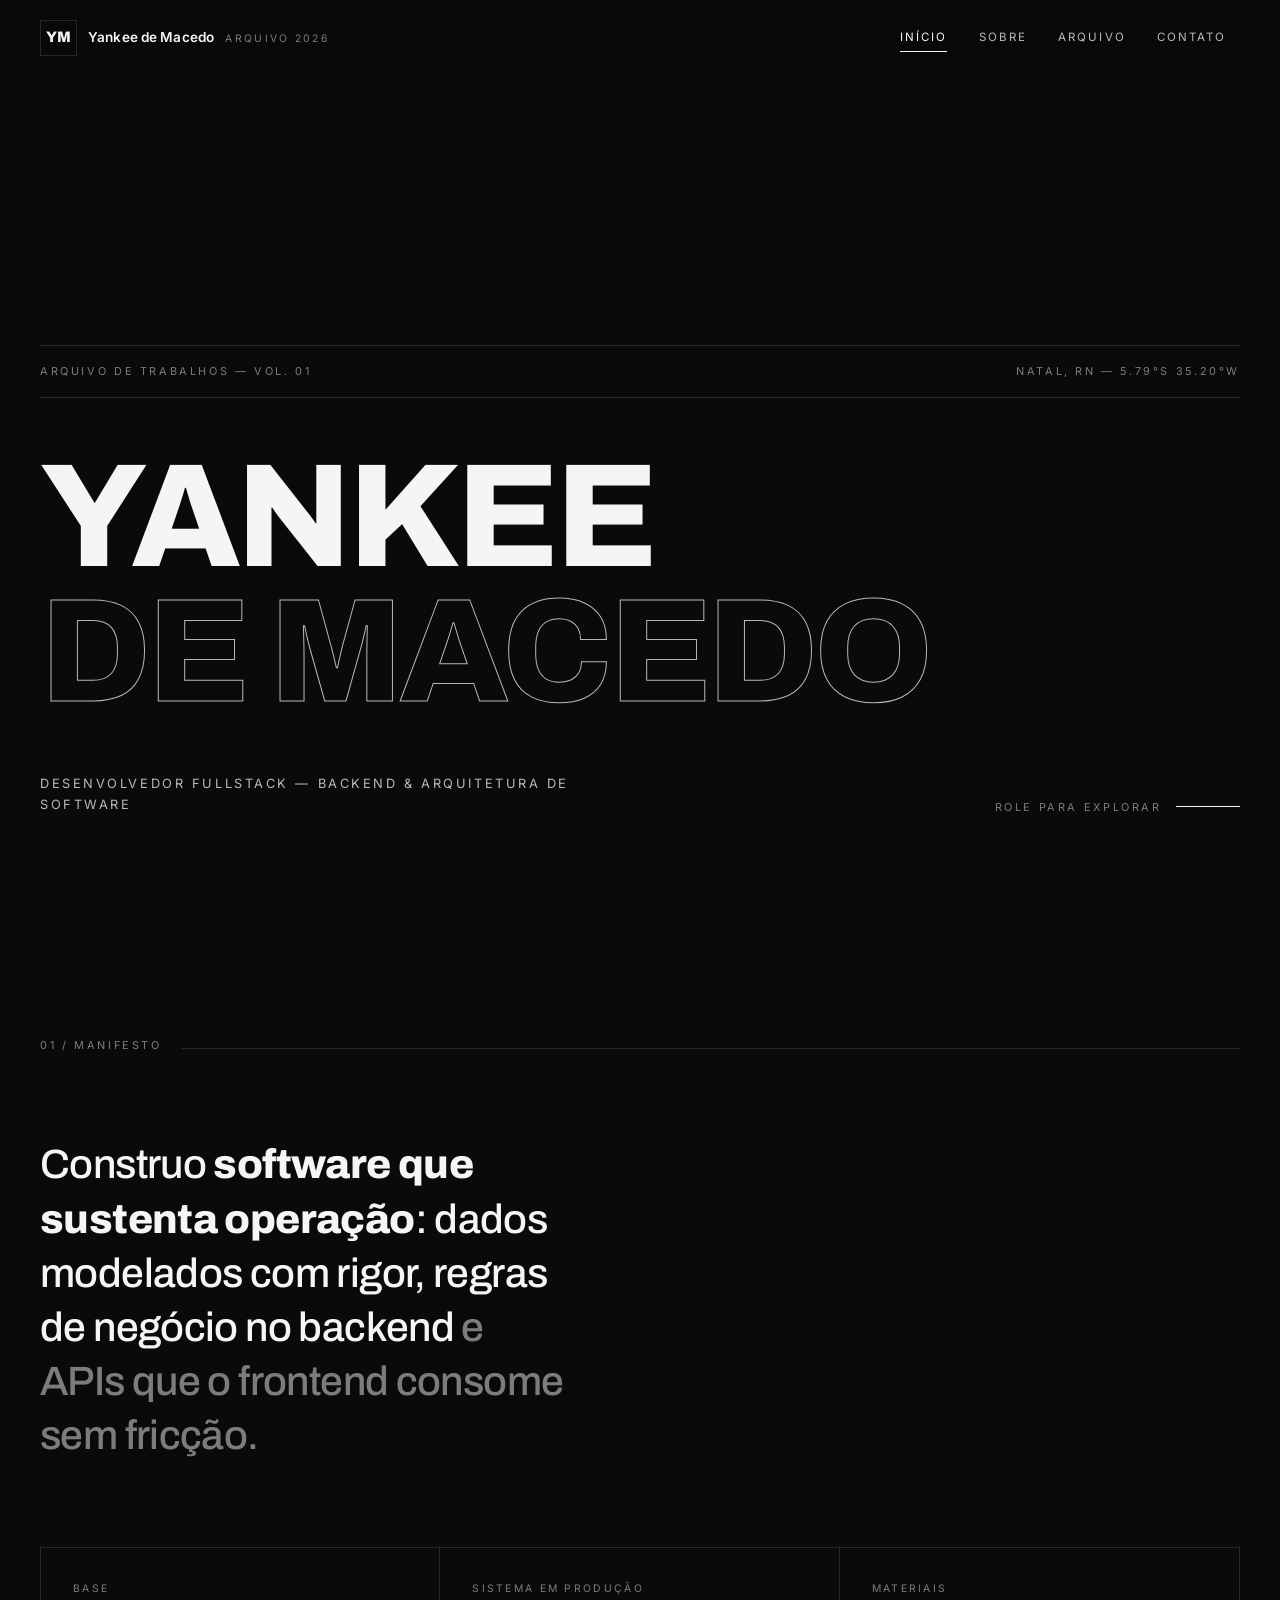
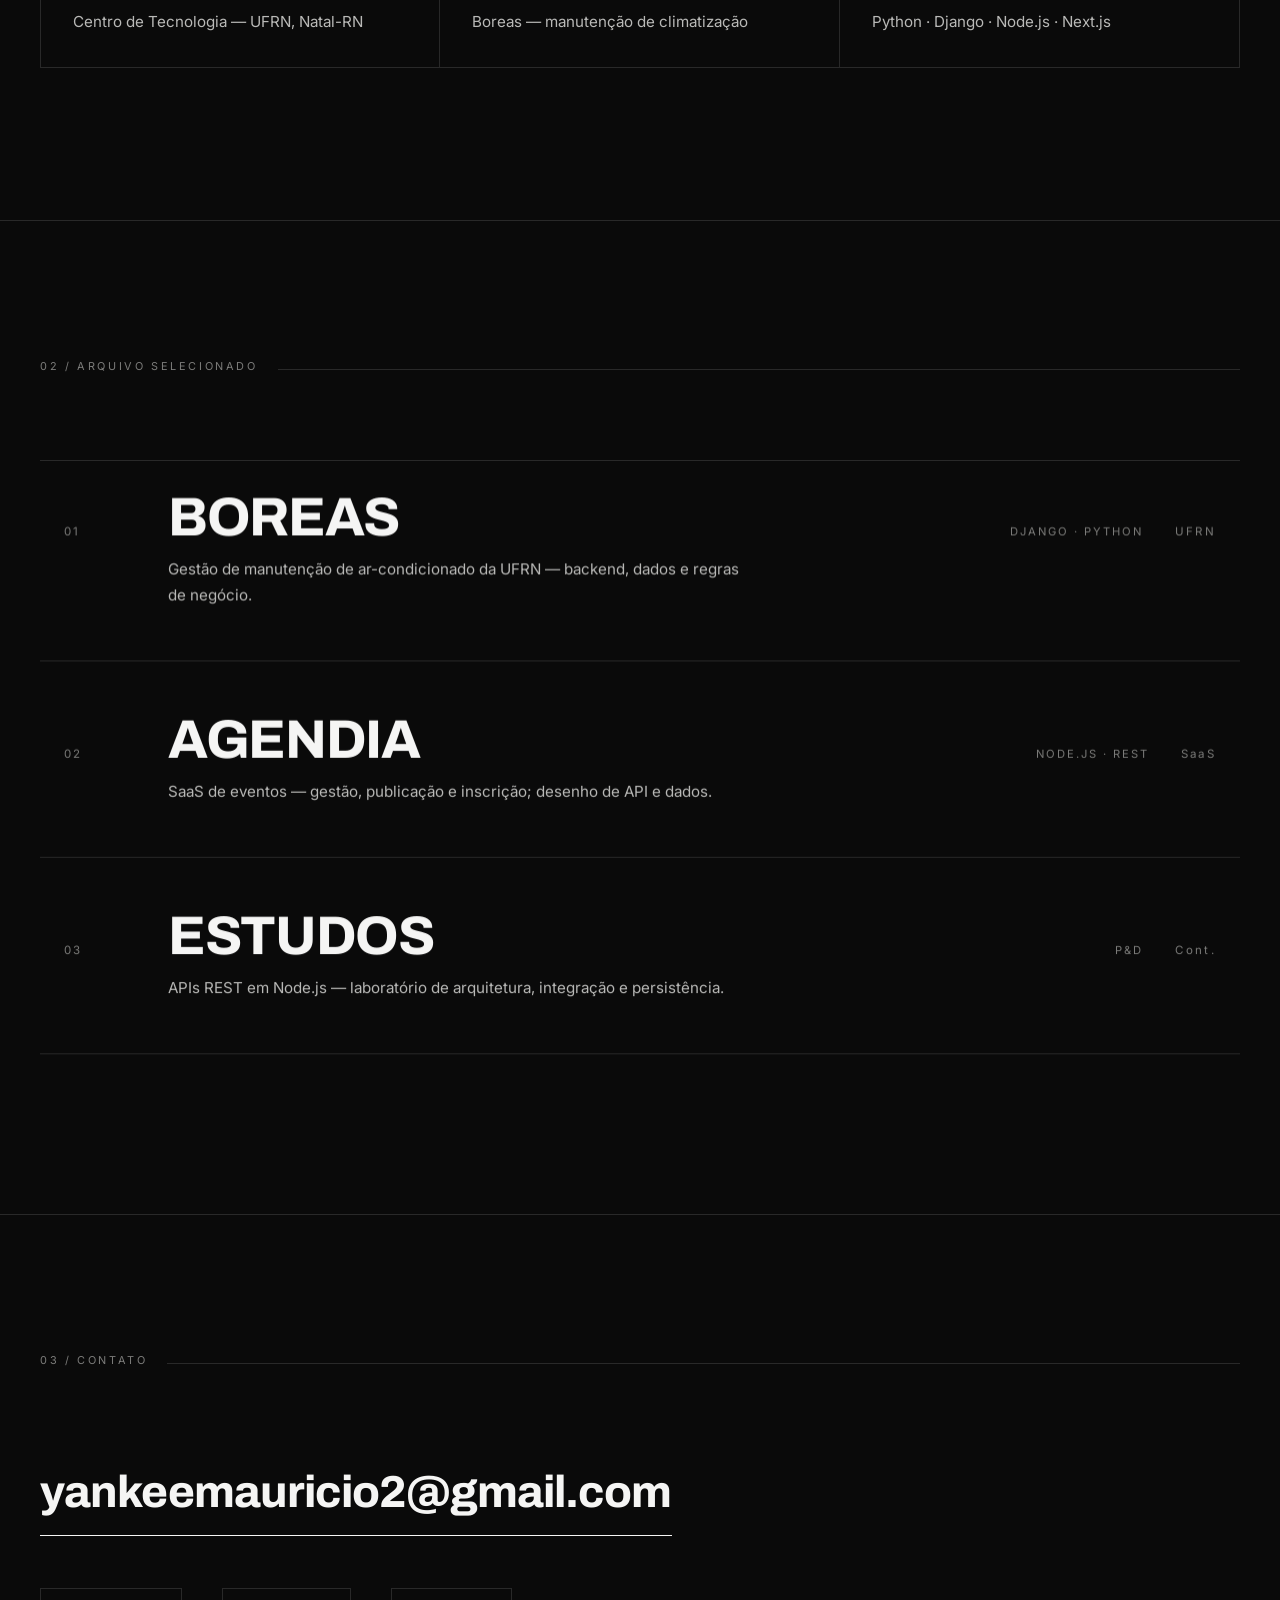
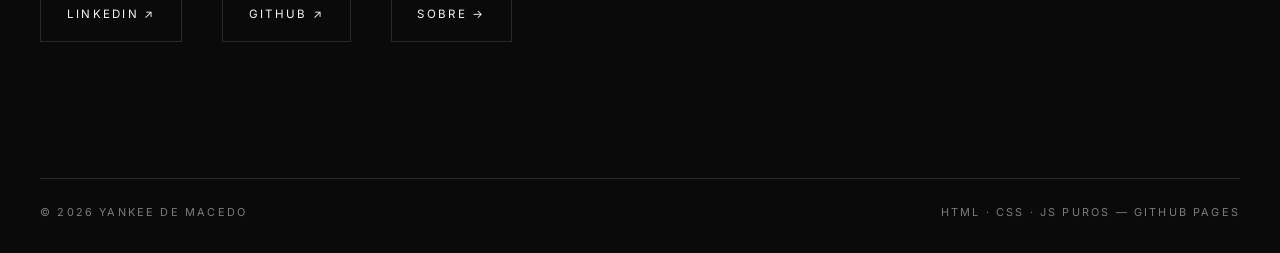
==== commit 199136d6: "Atualização de design" ====
--- a/index.html
+++ b/index.html
@@ -3,275 +3,142 @@
   <head>
     <meta charset="UTF-8" />
     <meta name="viewport" content="width=device-width, initial-scale=1.0" />
-    <title>Yankee de Macedo | Desenvolvedor Fullstack</title>
+    <title>Yankee de Macedo — Backend &amp; Arquitetura de Software</title>
     <meta
       name="description"
-      content="Portfólio de Yankee de Macedo, desenvolvedor fullstack com foco em arquitetura de software, produtos digitais e soluções úteis."
+      content="Arquivo de trabalhos de Yankee de Macedo: backend, arquitetura de software e integração de sistemas. Natal-RN, UFRN."
     />
+    <meta name="theme-color" content="#0A0A0A" />
+    <meta property="og:title" content="Yankee de Macedo — Backend & Arquitetura" />
+    <meta property="og:description" content="Software que sustenta operação: dados, APIs e integração." />
+    <meta property="og:type" content="website" />
+    <link rel="icon" type="image/svg+xml" href="favicon.svg" />
     <link rel="preconnect" href="https://fonts.googleapis.com" />
     <link rel="preconnect" href="https://fonts.gstatic.com" crossorigin />
     <link
-      href="https://fonts.googleapis.com/css2?family=Inter:wght@400;500;600;700;800&family=Space+Grotesk:wght@500;600;700&display=swap"
+      href="https://fonts.googleapis.com/css2?family=Archivo:wght@500;600;700;800&family=Inter:wght@400;500;600&display=swap"
       rel="stylesheet"
     />
     <link rel="stylesheet" href="styles.css" />
   </head>
   <body>
+    <a class="skip-link" href="#conteudo">Pular para o conteúdo</a>
     <div class="page-shell">
       <header class="site-header">
-        <div class="container nav-wrap">
-          <a href="index.html" class="brand" aria-label="Ir para o início">
-            <span class="brand-mark">Y</span>
+        <div class="wrap nav-wrap">
+          <a href="index.html" class="brand" aria-label="Yankee de Macedo — início">
+            <span class="brand-mark" aria-hidden="true">YM</span>
             <span class="brand-name">Yankee de Macedo</span>
+            <span class="brand-role">Arquivo 2026</span>
           </a>
-
           <nav class="main-nav" aria-label="Menu principal">
             <a href="index.html" class="is-active">Início</a>
             <a href="about.html">Sobre</a>
-            <a href="projects.html">Projetos</a>
+            <a href="projects.html">Arquivo</a>
             <a href="contact.html">Contato</a>
           </nav>
-
-          <a class="button button-primary" href="contact.html" data-magnetic
-            >Fale comigo</a
-          >
-          <button
-            class="menu-toggle"
-            type="button"
-            aria-label="Abrir menu"
-            aria-expanded="false"
-          >
-            Menu
-          </button>
+          <button class="menu-toggle" type="button" aria-label="Abrir menu" aria-expanded="false" aria-controls="menu-mobile">Menu</button>
         </div>
-
-        <div class="mobile-nav" aria-label="Menu mobile">
-          <a href="index.html">Início</a>
-          <a href="about.html">Sobre</a>
-          <a href="projects.html">Projetos</a>
-          <a href="contact.html">Contato</a>
+        <div class="wrap">
+          <nav class="mobile-nav" id="menu-mobile" aria-label="Menu mobile">
+            <a href="index.html">Início</a>
+            <a href="about.html">Sobre</a>
+            <a href="projects.html">Arquivo</a>
+            <a href="contact.html">Contato</a>
+          </nav>
         </div>
       </header>
 
-      <main>
-        <section id="top" class="hero section">
-          <div class="container hero-grid">
-            <div class="hero-copy" data-reveal>
-              <p class="eyebrow">
-                Desenvolvedor Fullstack · Arquitetura de Software
-              </p>
-              <h1>
-                Yankee de Macedo
-                <span>estrutura ideias em produtos que funcionam.</span>
-              </h1>
-              <p class="lead">
-                Trabalho na interseção entre código, produto e clareza
-                operacional. Crio sistemas com foco em desempenho,
-                confiabilidade e impacto real para pessoas e negócios.
-              </p>
-
-              <div class="hero-actions">
-                <a
-                  class="button button-primary"
-                  href="projects.html"
-                  data-magnetic
-                  >Ver projetos</a
-                >
-                <a
-                  class="button button-secondary"
-                  href="about.html"
-                  data-magnetic
-                  >Sobre mim</a
-                >
-              </div>
-
-              <ul class="hero-list" aria-label="Principais áreas de atuação">
-                <li>Backend & APIs</li>
-                <li>Arquitetura</li>
-                <li>Product thinking</li>
-              </ul>
+      <main id="conteudo">
+        <section class="hero">
+          <div class="wrap">
+            <div class="hero-meta">
+              <span>Arquivo de trabalhos — Vol. 01</span>
+              <span>Natal, RN — 5.79°S 35.20°W</span>
             </div>
-
-            <aside class="hero-panel" data-reveal>
-              <div class="panel-frame">
-                <div class="panel-header">
-                  <span>Perfil</span>
-                  <span>2026</span>
-                </div>
-
-                <div class="profile-block">
-                  <div class="avatar" aria-hidden="true">Y</div>
-                  <div>
-                    <p class="mini-label">Atuação</p>
-                    <h2>Engenharia de software com visão de produto.</h2>
-                  </div>
-                </div>
-
-                <div class="metrics">
-                  <div>
-                    <strong>+3</strong>
-                    <span>Anos</span>
-                  </div>
-                  <div>
-                    <strong>10+</strong>
-                    <span>Projetos</span>
-                  </div>
-                  <div>
-                    <strong>UFRN</strong>
-                    <span>Base</span>
-                  </div>
-                </div>
-              </div>
-            </aside>
-          </div>
-        </section>
-
-        <section id="about" class="section section-muted">
-          <div class="container section-head" data-reveal>
-            <p class="section-kicker">Sobre</p>
-            <h2>Construo soluções com rigor técnico e sensibilidade humana.</h2>
-          </div>
-
-          <div class="container about-grid">
-            <div class="about-copy" data-reveal>
-              <p>
-                Sou um desenvolvedor que gosta de resolver problemas com
-                clareza. Minha rotina é baseada em entender o contexto real,
-                modelar a melhor estrutura e transformar ideias em sistemas com
-                boa arquitetura e boa experiência de uso.
-              </p>
-              <p>
-                Acredito que tecnologia não é só código; é organização,
-                raciocínio, comunicação e responsabilidade. Por isso, meu
-                trabalho busca unir técnica, propósito e percepção de quem vai
-                usar aquilo que eu construo.
-              </p>
-            </div>
-
-            <div class="about-notes" data-reveal>
-              <article>
-                <span>01</span>
-                <div>
-                  <h3>Raciocínio estrutural</h3>
-                  <p>
-                    Organizo sistemas para escalar com consistência e segurança.
-                  </p>
-                </div>
-              </article>
-              <article>
-                <span>02</span>
-                <div>
-                  <h3>Foco em impacto</h3>
-                  <p>
-                    Valorizo soluções que simplificam processos e melhoram o dia
-                    a dia.
-                  </p>
-                </div>
-              </article>
-              <article>
-                <span>03</span>
-                <div>
-                  <h3>Aprendizado contínuo</h3>
-                  <p>
-                    Exploro novas tecnologias para evoluir com visão crítica e
-                    prática.
-                  </p>
-                </div>
-              </article>
+            <h1 class="hero-title" aria-label="Yankee de Macedo">
+              <span class="row"><span>Yankee</span></span>
+              <span class="row"><span class="outline">de Macedo</span></span>
+            </h1>
+            <div class="hero-sub">
+              <p>Desenvolvedor Fullstack — Backend &amp; Arquitetura de Software</p>
+              <a class="scroll-hint" href="#manifesto">Role para explorar <span class="line" aria-hidden="true"></span></a>
             </div>
           </div>
         </section>
 
-        <section id="projects" class="section">
-          <div class="container section-head" data-reveal>
-            <p class="section-kicker">Projetos</p>
-            <h2>Uma seleção de trabalho, pensado em realidade e escala.</h2>
-          </div>
-
-          <div class="container project-grid">
-            <article class="project-card" data-reveal>
-              <div class="project-icon">01</div>
-              <div class="project-meta">
-                <span class="project-tag">UFRN</span>
-                <span class="project-tag">Sistema institucional</span>
-              </div>
-              <h3>Boreas</h3>
+        <section class="section" id="manifesto">
+          <div class="wrap">
+            <p class="section-label">01 / Manifesto</p>
+            <div class="manifesto" data-reveal>
               <p>
-                Plataforma orientada à gestão operacional e manutenção, com foco
-                em fluxo, organização e apoio às decisões de rotina.
+                Construo <strong>software que sustenta operação</strong>:
+                dados modelados com rigor, regras de negócio no backend
+                <span class="faint">e APIs que o frontend consome sem fricção.</span>
               </p>
-            </article>
-
-            <article class="project-card" data-reveal>
-              <div class="project-icon">02</div>
-              <div class="project-meta">
-                <span class="project-tag">Node.js</span>
-                <span class="project-tag">Backend</span>
-              </div>
-              <h3>Agendia</h3>
-              <p>
-                Estrutura robusta para regras de negócio, estrutura de servidor
-                e organização lógica de um sistema de agendamento e operação.
-              </p>
-            </article>
-
-            <article class="project-card" data-reveal>
-              <div class="project-icon">03</div>
-              <div class="project-meta">
-                <span class="project-tag">Arquitetura</span>
-                <span class="project-tag">P&D</span>
-              </div>
-              <h3>Estudos de software</h3>
-              <p>
-                Iniciativas de pesquisa e desenvolvimento em engenharia,
-                arquitetura de software e criação de soluções bem pensadas.
-              </p>
-            </article>
+            </div>
+            <dl class="facts" data-reveal>
+              <div><dt>Base</dt><dd>Centro de Tecnologia — UFRN, Natal-RN</dd></div>
+              <div><dt>Sistema em produção</dt><dd>Boreas — manutenção de climatização</dd></div>
+              <div><dt>Materiais</dt><dd>Python · Django · Node.js · Next.js</dd></div>
+            </dl>
           </div>
         </section>
 
-        <section id="contact" class="section section-muted">
-          <div class="container contact-wrap">
-            <div class="contact-copy" data-reveal>
-              <p class="section-kicker">Contato</p>
-              <h2>
-                Se houver uma ideia, um projeto ou uma conversa relevante, eu
-                quero ouvir.
-              </h2>
-              <p>
-                Estou disponível para oportunidades, colaborações e projetos que
-                exijam clareza, técnica e atenção aos detalhes.
-              </p>
-            </div>
-
-            <div class="contact-links" data-reveal>
-              <a href="mailto:yankeemauricio2@gmail.com"
-                >yankeemauricio2@gmail.com</a
-              >
-              <a
-                href="https://www.linkedin.com/in/yankeemauricio/"
-                target="_blank"
-                rel="noreferrer"
-                >LinkedIn</a
-              >
-              <a
-                href="https://github.com/yankeedemacedo"
-                target="_blank"
-                rel="noreferrer"
-                >GitHub</a
-              >
+        <section class="section" id="arquivo">
+          <div class="wrap">
+            <p class="section-label">02 / Arquivo selecionado</p>
+            <div class="archive" data-reveal>
+              <a class="work-row" href="projects.html#boreas" data-parallax>
+                <span class="idx">01</span>
+                <div>
+                  <h3><span class="u">Boreas</span></h3>
+                  <p class="desc">Gestão de manutenção de ar-condicionado da UFRN — backend, dados e regras de negócio.</p>
+                </div>
+                <span class="tags">Django · Python</span>
+                <span class="yr">UFRN</span>
+              </a>
+              <a class="work-row" href="projects.html#agendia" data-parallax>
+                <span class="idx">02</span>
+                <div>
+                  <h3><span class="u">Agendia</span></h3>
+                  <p class="desc">SaaS de eventos — gestão, publicação e inscrição; desenho de API e dados.</p>
+                </div>
+                <span class="tags">Node.js · REST</span>
+                <span class="yr">SaaS</span>
+              </a>
+              <a class="work-row" href="projects.html#estudos" data-parallax>
+                <span class="idx">03</span>
+                <div>
+                  <h3><span class="u">Estudos</span></h3>
+                  <p class="desc">APIs REST em Node.js — laboratório de arquitetura, integração e persistência.</p>
+                </div>
+                <span class="tags">P&amp;D</span>
+                <span class="yr">Cont.</span>
+              </a>
             </div>
           </div>
         </section>
+
+        <footer class="footer">
+          <div class="wrap">
+            <p class="section-label" data-reveal>03 / Contato</p>
+            <div data-reveal>
+              <a class="footer-mail" href="mailto:yankeemauricio2@gmail.com">yankeemauricio2@gmail.com</a>
+              <div class="footer-links">
+                <a class="btn-ghost" href="https://www.linkedin.com/in/yankeemauricio/" target="_blank" rel="noreferrer">LinkedIn ↗</a>
+                <a class="btn-ghost" href="https://github.com/yankeedemacedo" target="_blank" rel="noreferrer">GitHub ↗</a>
+                <a class="btn-ghost" href="about.html">Sobre →</a>
+              </div>
+            </div>
+            <div class="footer-base">
+              <span>© <span data-year>2026</span> Yankee de Macedo</span>
+              <span>HTML · CSS · JS puros — GitHub Pages</span>
+            </div>
+          </div>
+        </footer>
       </main>
-
-      <footer class="site-footer">
-        <div class="container footer-inner">
-          <p>© <span data-year></span> Yankee de Macedo</p>
-        </div>
-      </footer>
     </div>
-
     <script src="script.js"></script>
   </body>
 </html>
--- a/styles.css
+++ b/styles.css
@@ -1,640 +1,470 @@
+/* ============================================================
+   YM — Minimalismo Industrial / Editorial Sci-Fi
+   Monocromo estrito: preto absoluto, grafite, prata, branco.
+   Ritmo: razão áurea (1 : 1.618) no espaçamento vertical.
+   Física: expo-out cubic-bezier(0.16, 1, 0.3, 1) em tudo.
+   ============================================================ */
+
 :root {
-  --bg: #0b0b0b;
-  --bg-elev: #121212;
-  --bg-soft: #171717;
-  --panel: #171717;
-  --panel-strong: #1e1e1e;
-  --line: rgba(255, 255, 255, 0.09);
-  --text: #f4f4f4;
-  --muted: #b6b6b6;
-  --soft: #7d7d7d;
-  --shadow: 0 30px 60px rgba(0, 0, 0, 0.35);
-  --radius: 1.5rem;
-}
-
-* {
-  box-sizing: border-box;
-}
-
-html {
-  scroll-behavior: smooth;
-}
+  --black: #0a0a0a;
+  --graphite: #131313;
+  --graphite-2: #1c1c1c;
+  --line: rgba(245, 245, 244, 0.13);
+  --white: #f5f5f4;
+  --silver: #b9b9b7;
+  --muted: #7c7c7a;
+  --display: "Archivo", "Inter", -apple-system, sans-serif;
+  --body: "Inter", -apple-system, "Segoe UI", sans-serif;
+  --expo: cubic-bezier(0.16, 1, 0.3, 1);
+  --wrap: 1200px;
+}
+
+*, *::before, *::after { box-sizing: border-box; }
+
+html { scroll-behavior: smooth; }
 
 body {
   margin: 0;
-  font-family: "Inter", sans-serif;
-  background:
-    radial-gradient(circle at top, rgba(255, 255, 255, 0.04), transparent 25%),
-    linear-gradient(180deg, #090909 0%, #111111 100%);
-  color: var(--text);
-  line-height: 1.6;
+  background: var(--black);
+  color: var(--white);
+  font-family: var(--body);
+  font-size: 1rem;
+  line-height: 1.7;
+  -webkit-font-smoothing: antialiased;
   overflow-x: hidden;
 }
 
-body::before {
-  content: "";
+::selection { background: var(--white); color: var(--black); }
+
+h1, h2, h3 { margin: 0; font-family: var(--display); text-wrap: balance; }
+p { margin: 0 0 1rem; }
+a { color: inherit; }
+img { max-width: 100%; display: block; }
+
+a:focus-visible, button:focus-visible {
+  outline: 1px solid var(--white);
+  outline-offset: 4px;
+}
+
+.skip-link {
+  position: absolute;
+  left: 1rem;
+  top: -4rem;
+  z-index: 300;
+  background: var(--white);
+  color: var(--black);
+  font-size: 0.8rem;
+  padding: 0.6rem 1rem;
+  text-decoration: none;
+  transition: top 0.3s var(--expo);
+}
+.skip-link:focus { top: 1rem; }
+
+.page-shell { position: relative; }
+.wrap { width: min(var(--wrap), calc(100% - 3rem)); margin: 0 auto; }
+
+/* ---------- header ---------- */
+
+.site-header {
   position: fixed;
-  inset: 0;
-  background:
-    linear-gradient(rgba(255, 255, 255, 0.015), rgba(255, 255, 255, 0.015)),
-    repeating-linear-gradient(
-      90deg,
-      transparent 0,
-      transparent 28px,
-      rgba(255, 255, 255, 0.018) 28px,
-      rgba(255, 255, 255, 0.018) 29px
-    );
-  pointer-events: none;
-  z-index: 0;
-  mask-image: radial-gradient(circle at center, black 50%, transparent 100%);
-}
-
-img {
-  max-width: 100%;
-  display: block;
-}
-
-a {
-  color: inherit;
-  text-decoration: none;
-}
-
-button,
-input,
-textarea {
-  font: inherit;
-}
-
-.page-shell {
-  position: relative;
-  z-index: 1;
-}
-
-.container {
-  width: min(1180px, calc(100% - 2rem));
-  margin: 0 auto;
-}
-
-.site-header {
-  position: sticky;
-  top: 0;
+  inset: 0 0 auto 0;
   z-index: 100;
   background: rgba(10, 10, 10, 0.72);
-  backdrop-filter: blur(18px);
+  backdrop-filter: blur(14px);
+  border-bottom: 1px solid transparent;
+  transition: border-color 0.5s var(--expo), background 0.5s var(--expo);
+}
+.site-header.is-scrolled { border-bottom-color: var(--line); background: rgba(10, 10, 10, 0.9); }
+
+.nav-wrap {
+  display: flex;
+  align-items: center;
+  gap: 2rem;
+  min-height: 76px;
+}
+
+.brand {
+  display: inline-flex;
+  align-items: baseline;
+  gap: 0.7rem;
+  text-decoration: none;
+  margin-right: auto;
+}
+.brand-mark {
+  font-family: var(--display);
+  font-weight: 800;
+  font-size: 0.95rem;
+  letter-spacing: 0.02em;
+  border: 1px solid var(--line);
+  width: 2.3rem;
+  height: 2.3rem;
+  display: inline-grid;
+  place-items: center;
+}
+.brand-name { font-size: 0.85rem; font-weight: 600; letter-spacing: 0.01em; }
+.brand-role {
+  font-size: 0.65rem;
+  letter-spacing: 0.22em;
+  text-transform: uppercase;
+  color: var(--muted);
+}
+
+.main-nav { display: flex; gap: 0.25rem; }
+.main-nav a {
+  text-decoration: none;
+  font-size: 0.72rem;
+  letter-spacing: 0.18em;
+  text-transform: uppercase;
+  color: var(--silver);
+  padding: 0.6rem 0.85rem;
+  position: relative;
+}
+.main-nav a::after {
+  content: "";
+  position: absolute;
+  left: 0.85rem;
+  right: 0.85rem;
+  bottom: 0.35rem;
+  height: 1px;
+  background: var(--white);
+  transform: scaleX(0);
+  transform-origin: right;
+  transition: transform 0.5s var(--expo);
+}
+.main-nav a:hover::after, .main-nav a.is-active::after { transform: scaleX(1); transform-origin: left; }
+.main-nav a.is-active { color: var(--white); }
+
+.menu-toggle {
+  display: none;
+  background: none;
+  border: 1px solid var(--line);
+  color: var(--white);
+  font-size: 0.72rem;
+  letter-spacing: 0.18em;
+  text-transform: uppercase;
+  padding: 0.65rem 1rem;
+  cursor: pointer;
+}
+.mobile-nav { display: none; }
+.mobile-nav.is-open { display: block; border-top: 1px solid var(--line); }
+.mobile-nav a {
+  display: block;
+  text-decoration: none;
+  font-size: 0.8rem;
+  letter-spacing: 0.16em;
+  text-transform: uppercase;
+  color: var(--silver);
+  padding: 1rem 0;
   border-bottom: 1px solid var(--line);
 }
 
-.site-header.is-scrolled {
-  background: rgba(10, 10, 10, 0.86);
-}
-
-.nav-wrap {
-  min-height: 78px;
-  display: flex;
-  align-items: center;
+/* ---------- hero ---------- */
+
+.hero {
+  min-height: 100svh;
+  display: flex;
+  flex-direction: column;
+  justify-content: flex-end;
+  padding: 8.5rem 0 5.25rem;
+  position: relative;
+}
+
+.hero-meta {
+  display: flex;
   justify-content: space-between;
   gap: 1rem;
-}
-
-.brand {
+  flex-wrap: wrap;
+  font-size: 0.68rem;
+  letter-spacing: 0.24em;
+  text-transform: uppercase;
+  color: var(--muted);
+  border-top: 1px solid var(--line);
+  border-bottom: 1px solid var(--line);
+  padding: 1rem 0;
+  margin-bottom: 3.25rem;
+}
+
+.hero-title {
+  font-weight: 800;
+  text-transform: uppercase;
+  letter-spacing: -0.03em;
+  line-height: 0.92;
+  font-size: clamp(3.4rem, 11.5vw, 10.5rem);
+}
+.hero-title .row { display: block; overflow: hidden; }
+.hero-title .row > span { display: block; transform: translateY(112%); animation: rise 1.2s var(--expo) forwards; }
+.hero-title .row:nth-child(2) > span { animation-delay: 0.12s; }
+.hero-title .outline {
+  color: transparent;
+  -webkit-text-stroke: 1px var(--silver);
+}
+@keyframes rise { to { transform: translateY(0); } }
+
+.hero-sub {
+  display: grid;
+  grid-template-columns: 1fr 1fr;
+  gap: 2rem;
+  margin-top: 3.25rem;
+  align-items: end;
+}
+.hero-sub p {
+  font-size: 0.8rem;
+  letter-spacing: 0.2em;
+  text-transform: uppercase;
+  color: var(--silver);
+  margin: 0;
+}
+.scroll-hint {
+  justify-self: end;
   display: inline-flex;
   align-items: center;
-  gap: 0.75rem;
-  font-weight: 700;
-  letter-spacing: -0.05em;
-  color: var(--text);
-}
-
-.brand-mark {
-  width: 2.2rem;
-  height: 2.2rem;
+  gap: 0.9rem;
+  font-size: 0.68rem;
+  letter-spacing: 0.24em;
+  text-transform: uppercase;
+  color: var(--muted);
+  text-decoration: none;
+}
+.scroll-hint .line {
+  display: block;
+  width: 64px;
+  height: 1px;
+  background: var(--muted);
+  position: relative;
+  overflow: hidden;
+}
+.scroll-hint .line::after {
+  content: "";
+  position: absolute;
+  inset: 0;
+  background: var(--white);
+  animation: scan 2.2s var(--expo) infinite;
+}
+@keyframes scan {
+  0% { transform: translateX(-100%); }
+  55%, 100% { transform: translateX(100%); }
+}
+
+/* ---------- seções editoriais ---------- */
+
+.section { padding: 8.5rem 0; }
+.section + .section { border-top: 1px solid var(--line); }
+
+.section-label {
+  display: flex;
+  align-items: baseline;
+  gap: 1.25rem;
+  font-size: 0.68rem;
+  letter-spacing: 0.24em;
+  text-transform: uppercase;
+  color: var(--muted);
+  margin-bottom: 5.25rem;
+}
+.section-label::after { content: ""; flex: 1; height: 1px; background: var(--line); }
+
+.manifesto p {
+  font-family: var(--display);
+  font-weight: 500;
+  font-size: clamp(1.5rem, 3.2vw, 2.6rem);
+  line-height: 1.32;
+  letter-spacing: -0.015em;
+  max-width: 22ch;
+}
+.manifesto p strong { font-weight: 800; }
+.manifesto .faint { color: var(--muted); }
+
+.facts {
   display: grid;
-  place-items: center;
-  border-radius: 0.7rem;
-  background: #f5f5f5;
-  color: #111111;
-  font-family: "Space Grotesk", sans-serif;
-  font-weight: 700;
-}
-
-.brand-name {
-  font-size: 0.96rem;
-}
-
-.main-nav {
-  display: flex;
-  align-items: center;
-  gap: 1.5rem;
-  margin-left: auto;
-  margin-right: 1rem;
-}
-
-.main-nav a {
-  color: var(--muted);
-  font-size: 0.82rem;
-  letter-spacing: 0.08em;
-  text-transform: uppercase;
-  transition: color 0.2s ease;
-}
-
-.main-nav a:hover,
-.main-nav a.is-active {
-  color: var(--text);
-}
-
-.button {
-  --x: 0px;
-  --y: 0px;
+  grid-template-columns: repeat(3, 1fr);
+  gap: 0;
+  margin-top: 5.25rem;
+  border: 1px solid var(--line);
+}
+.facts > div { padding: 2rem; border-right: 1px solid var(--line); }
+.facts > div:last-child { border-right: none; }
+.facts dt {
+  font-size: 0.65rem;
+  letter-spacing: 0.22em;
+  text-transform: uppercase;
+  color: var(--muted);
+  margin-bottom: 0.75rem;
+}
+.facts dd { margin: 0; font-size: 0.95rem; color: var(--silver); }
+
+/* ---------- arquivo ---------- */
+
+.archive { border-top: 1px solid var(--line); }
+.work-row {
+  display: grid;
+  grid-template-columns: 72px 1fr auto auto;
+  gap: 2rem;
+  align-items: baseline;
+  padding: 3.25rem 1.5rem;
+  border-bottom: 1px solid var(--line);
+  text-decoration: none;
   position: relative;
+  isolation: isolate;
+}
+.work-row::before {
+  content: "";
+  position: absolute;
+  inset: 0;
+  z-index: -1;
+  background: var(--graphite-2);
+  transform: scaleY(0);
+  transform-origin: bottom;
+  transition: transform 0.55s var(--expo);
+}
+.work-row:hover::before { transform: scaleY(1); }
+.work-row .idx { font-size: 0.72rem; letter-spacing: 0.2em; color: var(--muted); }
+.work-row h3 {
+  font-size: clamp(1.8rem, 4.5vw, 3.4rem);
+  font-weight: 750;
+  text-transform: uppercase;
+  letter-spacing: -0.025em;
+  line-height: 1;
+  transition: transform 0.55s var(--expo);
+}
+.work-row:hover h3 { transform: translateX(14px); }
+.work-row h3 .u {
+  background: linear-gradient(var(--white), var(--white)) left bottom / 0% 2px no-repeat;
+  transition: background-size 0.55s var(--expo);
+  padding-bottom: 4px;
+}
+.work-row:hover h3 .u { background-size: 100% 2px; }
+.work-row .tags { font-size: 0.7rem; letter-spacing: 0.18em; text-transform: uppercase; color: var(--muted); }
+.work-row .yr { font-size: 0.72rem; letter-spacing: 0.2em; color: var(--muted); }
+.work-row .desc { grid-column: 2; color: var(--silver); font-size: 0.95rem; max-width: 58ch; margin: 0.75rem 0 0; }
+
+/* parallax sutil nos blocos */
+[data-parallax] { will-change: transform; }
+
+/* ---------- contato / rodapé ---------- */
+
+.footer { padding: 8.5rem 0 2rem; border-top: 1px solid var(--line); }
+.footer-mail {
+  display: inline-block;
+  font-family: var(--display);
+  font-weight: 750;
+  font-size: clamp(1.4rem, 3.6vw, 2.8rem);
+  letter-spacing: -0.02em;
+  text-decoration: none;
+  background: linear-gradient(var(--white), var(--white)) left bottom / 100% 1px no-repeat;
+  padding-bottom: 6px;
+  transition: opacity 0.4s var(--expo);
+}
+.footer-mail:hover { opacity: 0.65; }
+.footer-links {
+  display: flex;
+  gap: 2.5rem;
+  margin-top: 3.25rem;
+  flex-wrap: wrap;
+}
+.btn-ghost {
   display: inline-flex;
   align-items: center;
-  justify-content: center;
-  padding: 0.82rem 1.35rem;
-  border-radius: 999px;
+  gap: 0.6rem;
+  text-decoration: none;
+  font-size: 0.72rem;
+  letter-spacing: 0.2em;
+  text-transform: uppercase;
+  color: var(--white);
   border: 1px solid var(--line);
-  letter-spacing: 0.02em;
-  transition:
-    transform 0.18s ease,
-    border-color 0.2s ease,
-    box-shadow 0.2s ease;
-  transform: translate3d(var(--x), var(--y), 0);
-}
-
-.button:hover {
-  border-color: rgba(255, 255, 255, 0.18);
-  box-shadow: 0 18px 32px rgba(255, 255, 255, 0.06);
-}
-
-.button-primary {
-  background: linear-gradient(135deg, #fafafa 0%, #d4d4d4 100%);
-  color: #111111;
-}
-
-.button-secondary {
-  background: rgba(255, 255, 255, 0.02);
-  color: var(--text);
-}
-
-.menu-toggle {
-  display: none;
-  padding: 0.7rem 0.9rem;
-  border-radius: 0.8rem;
-  border: 1px solid var(--line);
-  background: rgba(255, 255, 255, 0.02);
-  color: var(--text);
-  cursor: pointer;
-}
-
-.mobile-nav {
-  display: none;
-  padding: 0 1rem 1rem;
-}
-
-.mobile-nav.is-open {
-  display: grid;
-  gap: 0.8rem;
-}
-
-.mobile-nav a {
-  padding: 0.8rem 0.25rem;
-  border-bottom: 1px solid var(--line);
-  color: var(--muted);
-}
-
-.section {
-  padding: 5.5rem 0;
-}
-
-.section-muted {
-  background: rgba(255, 255, 255, 0.02);
-  border-top: 1px solid var(--line);
-  border-bottom: 1px solid var(--line);
-}
-
-.hero {
-  padding-top: 5rem;
-  padding-bottom: 4rem;
-}
-
-.hero-grid {
-  display: grid;
-  grid-template-columns: 1.25fr 0.75fr;
-  align-items: center;
-  gap: 2.25rem;
-}
-
-.hero-copy,
-.hero-panel,
-.project-card,
-.about-copy,
-.about-notes,
-.contact-copy,
-.contact-links {
-  opacity: 0;
-  transform: translateY(18px);
-  transition:
-    opacity 0.7s ease,
-    transform 0.7s ease;
-}
-
-.hero-copy.visible,
-.hero-panel.visible,
-.project-card.visible,
-.about-copy.visible,
-.about-notes.visible,
-.contact-copy.visible,
-.contact-links.visible {
-  opacity: 1;
-  transform: translateY(0);
-}
-
-.eyebrow,
-.section-kicker {
-  display: inline-block;
-  margin: 0 0 1rem;
-  color: var(--muted);
-  font-size: 0.72rem;
-  font-weight: 600;
-  letter-spacing: 0.15em;
-  text-transform: uppercase;
-}
-
-h1,
-h2,
-h3 {
-  margin: 0 0 1rem;
-  font-family: "Space Grotesk", "Inter", sans-serif;
-  letter-spacing: -0.06em;
-  line-height: 0.97;
-}
-
-h1 {
-  font-size: clamp(3rem, 7vw, 6.2rem);
-  max-width: 680px;
-}
-
-h1 span {
-  display: block;
-  font-size: clamp(1.25rem, 2vw, 2rem);
-  color: var(--muted);
-  line-height: 1.12;
-  letter-spacing: -0.04em;
-  margin-top: 0.7rem;
-}
-
-.lead {
-  max-width: 640px;
-  color: var(--muted);
-  font-size: clamp(1.05rem, 1.8vw, 1.35rem);
-}
-
-.hero-actions {
-  display: flex;
-  flex-wrap: wrap;
-  gap: 1rem;
-  margin-top: 2rem;
-}
-
-.hero-list {
-  list-style: none;
-  display: flex;
+  padding: 1rem 1.6rem;
+  position: relative;
+  isolation: isolate;
+  overflow: hidden;
+  transition: color 0.45s var(--expo), border-color 0.45s var(--expo);
+}
+.btn-ghost::before {
+  content: "";
+  position: absolute;
+  inset: 0;
+  z-index: -1;
+  background: var(--white);
+  transform: translateY(101%);
+  transition: transform 0.45s var(--expo);
+}
+.btn-ghost:hover { color: var(--black); border-color: var(--white); }
+.btn-ghost:hover::before { transform: translateY(0); }
+
+.footer-base {
+  display: flex;
+  justify-content: space-between;
   flex-wrap: wrap;
   gap: 0.75rem;
-  padding: 0;
-  margin: 2rem 0 0;
-}
-
-.hero-list li {
-  padding: 0.5rem 0.8rem;
-  border: 1px solid var(--line);
-  border-radius: 999px;
-  background: rgba(255, 255, 255, 0.015);
-  color: var(--muted);
-  font-size: 0.74rem;
-  letter-spacing: 0.08em;
-  text-transform: uppercase;
-}
-
-.hero-panel {
-  display: flex;
-  justify-content: center;
-}
-
-.panel-frame {
-  width: min(100%, 430px);
-  background: rgba(21, 21, 21, 0.92);
-  border: 1px solid var(--line);
-  border-radius: var(--radius);
-  box-shadow: var(--shadow);
-  padding: 1.25rem;
-}
-
-.panel-header {
-  display: flex;
-  align-items: center;
-  justify-content: space-between;
-  color: var(--muted);
-  font-size: 0.72rem;
-  letter-spacing: 0.12em;
-  text-transform: uppercase;
-}
-
-.profile-block {
-  display: flex;
-  align-items: center;
-  gap: 1rem;
-  margin-top: 1.4rem;
-  padding: 1rem 0 1.25rem;
-}
-
-.avatar {
-  width: 7.3rem;
-  height: 7.3rem;
-  border-radius: 50%;
-  background: linear-gradient(135deg, #f5f5f5 0%, #d3d3d3 100%);
-  color: #111111;
-  font-family: "Space Grotesk", sans-serif;
-  font-size: 2.8rem;
-  display: grid;
-  place-items: center;
-  font-weight: 700;
-}
-
-.mini-label {
-  color: var(--soft);
-  font-size: 0.72rem;
-  letter-spacing: 0.12em;
-  text-transform: uppercase;
-  margin: 0 0 0.5rem;
-}
-
-.profile-block h2 {
-  font-size: clamp(1.6rem, 2vw, 2.3rem);
-  line-height: 1;
-  margin: 0;
-}
-
-.metrics {
-  display: grid;
-  grid-template-columns: repeat(3, minmax(0, 1fr));
-  gap: 0.8rem;
-  margin-top: 1rem;
-}
-
-.metrics div {
-  padding: 1rem 0.75rem;
-  border: 1px solid var(--line);
-  border-radius: 1rem;
-  background: rgba(255, 255, 255, 0.02);
-  text-align: center;
-}
-
-.metrics strong {
-  display: block;
-  font-size: 1.7rem;
-  letter-spacing: -0.06em;
-}
-
-.metrics span {
-  display: block;
-  margin-top: 0.2rem;
-  color: var(--muted);
-  font-size: 0.7rem;
-  letter-spacing: 0.08em;
-  text-transform: uppercase;
-}
-
-.section-head {
-  margin-bottom: 2rem;
-}
-
-.section-head h2 {
-  font-size: clamp(2.2rem, 4vw, 4rem);
-  max-width: 760px;
-}
-
-.about-grid {
-  display: grid;
-  grid-template-columns: 1fr 1fr;
-  gap: 1.6rem;
-}
-
-.about-copy,
-.about-notes {
-  background: rgba(20, 20, 20, 0.9);
-  border: 1px solid var(--line);
-  border-radius: var(--radius);
-  padding: 1.6rem;
-}
-
-.about-copy p {
-  margin: 0 0 1rem;
-  color: var(--muted);
-  font-size: 1.06rem;
-}
-
-.about-notes {
-  display: grid;
-  gap: 1rem;
-}
-
-.about-notes article {
-  display: flex;
-  gap: 1rem;
-  align-items: flex-start;
-  padding: 0.9rem 0;
-  border-bottom: 1px solid var(--line);
-}
-
-.about-notes article:last-child {
-  border-bottom: none;
-  padding-bottom: 0;
-}
-
-.about-notes span {
-  min-width: 2.2rem;
-  height: 2.2rem;
-  display: inline-grid;
-  place-items: center;
-  border-radius: 0.7rem;
-  background: rgba(255, 255, 255, 0.04);
-  border: 1px solid var(--line);
-  color: var(--text);
-  font-size: 0.7rem;
-  font-weight: 700;
-}
-
-.about-notes h3 {
-  font-size: 1.1rem;
-  margin-bottom: 0.4rem;
-}
-
-.about-notes p {
-  margin: 0;
-  color: var(--muted);
-}
-
-.project-grid {
-  display: grid;
-  grid-template-columns: repeat(3, minmax(0, 1fr));
-  gap: 1.2rem;
-}
-
-.project-card {
-  background: rgba(20, 20, 20, 0.9);
-  border: 1px solid var(--line);
-  border-radius: var(--radius);
-  padding: 1.5rem;
+  margin-top: 8.5rem;
+  padding-top: 1.5rem;
+  border-top: 1px solid var(--line);
+  font-size: 0.68rem;
+  letter-spacing: 0.2em;
+  text-transform: uppercase;
+  color: var(--muted);
+}
+
+/* ---------- reveal físico ---------- */
+
+[data-reveal] {
+  opacity: 0;
+  transform: translateY(38px);
   transition:
-    transform 0.25s ease,
-    border-color 0.25s ease,
-    box-shadow 0.25s ease;
-}
-
-.project-card:hover {
-  transform: translateY(-6px);
-  border-color: rgba(255, 255, 255, 0.16);
-  box-shadow: 0 18px 36px rgba(0, 0, 0, 0.3);
-}
-
-.project-icon {
-  display: inline-grid;
-  place-items: center;
-  width: 3.2rem;
-  height: 3.2rem;
-  border-radius: 1rem;
-  border: 1px solid var(--line);
-  background: rgba(255, 255, 255, 0.02);
-  font-size: 0.72rem;
-  font-weight: 700;
-  letter-spacing: 0.12em;
-}
-
-.project-meta {
-  display: flex;
-  flex-wrap: wrap;
-  gap: 0.55rem;
-  margin: 1rem 0;
-}
-
-.project-tag {
-  display: inline-flex;
-  padding: 0.35rem 0.7rem;
-  border-radius: 999px;
-  background: rgba(255, 255, 255, 0.02);
-  border: 1px solid var(--line);
-  color: var(--muted);
-  font-size: 0.68rem;
-  letter-spacing: 0.08em;
-  text-transform: uppercase;
-}
-
-.project-card h3 {
-  font-size: clamp(1.5rem, 2vw, 2.1rem);
-  margin-bottom: 0.8rem;
-}
-
-.project-card p {
-  margin: 0;
-  color: var(--muted);
-  font-size: 1rem;
-}
-
-.contact-wrap {
-  display: grid;
-  grid-template-columns: 1.2fr 0.8fr;
-  gap: 1.5rem;
-  align-items: center;
-}
-
-.contact-copy h2 {
-  font-size: clamp(2.2rem, 4vw, 4rem);
-  max-width: 720px;
-}
-
-.contact-copy p:last-child {
-  color: var(--muted);
-  max-width: 500px;
-}
-
-.contact-links {
-  display: grid;
-  gap: 1rem;
-  padding: 1.5rem;
-  border: 1px solid var(--line);
-  border-radius: var(--radius);
-  background: rgba(20, 20, 20, 0.9);
-}
-
-.contact-links a {
-  display: block;
-  padding: 1rem 1rem;
-  border-radius: 1rem;
-  border: 1px solid var(--line);
-  background: rgba(255, 255, 255, 0.02);
-  color: var(--text);
-  transition:
-    transform 0.2s ease,
-    border-color 0.2s ease;
-}
-
-.contact-links a:hover {
-  transform: translateX(4px);
-  border-color: rgba(255, 255, 255, 0.15);
-}
-
-.site-footer {
-  padding: 1.5rem 0 2.7rem;
-  border-top: 1px solid var(--line);
-  text-align: center;
-  color: var(--muted);
-}
+    opacity 0.9s var(--expo),
+    transform 0.9s var(--expo);
+}
+[data-reveal].visible { opacity: 1; transform: translateY(0); }
+
+@media (prefers-reduced-motion: reduce) {
+  html { scroll-behavior: auto; }
+  *, *::before, *::after { animation-duration: 0.01ms !important; transition-duration: 0.01ms !important; }
+  [data-reveal] { opacity: 1; transform: none; }
+  .hero-title .row > span { transform: none; animation: none; }
+}
+
+/* ---------- páginas internas ---------- */
+
+.page-hero { padding: 12rem 0 5.25rem; }
+.page-hero h1 {
+  font-size: clamp(2.6rem, 7vw, 6rem);
+  font-weight: 800;
+  text-transform: uppercase;
+  letter-spacing: -0.03em;
+  line-height: 0.95;
+}
+.page-hero .lead { color: var(--silver); max-width: 62ch; margin-top: 2rem; font-size: 1.05rem; }
+
+.timeline { border-top: 1px solid var(--line); margin-top: 3.25rem; }
+.timeline article { padding: 2.5rem 0; border-bottom: 1px solid var(--line); display: grid; grid-template-columns: 180px 1fr; gap: 2rem; }
+.timeline .when { font-size: 0.68rem; letter-spacing: 0.2em; text-transform: uppercase; color: var(--muted); }
+.timeline h3 { font-size: 1.3rem; text-transform: uppercase; letter-spacing: -0.01em; }
+.timeline p, .timeline li { color: var(--silver); font-size: 0.95rem; }
+.timeline ul { margin: 0.75rem 0 0; padding-left: 1.1rem; }
+
+.spec-list { display: grid; grid-template-columns: repeat(3, 1fr); border: 1px solid var(--line); margin-top: 3.25rem; }
+.spec-list > div { padding: 2rem; border-right: 1px solid var(--line); }
+.spec-list > div:last-child { border-right: none; }
+.spec-list h3 { font-size: 0.68rem; letter-spacing: 0.22em; text-transform: uppercase; color: var(--muted); margin-bottom: 0.9rem; font-family: var(--body); font-weight: 600; }
+.spec-list p, .spec-list li { color: var(--silver); font-size: 0.92rem; }
+.spec-list ul { margin: 0; padding-left: 1.1rem; }
+
+/* ---------- responsivo ---------- */
 
 @media (max-width: 900px) {
-  .main-nav {
-    display: none;
-  }
-
-  .menu-toggle {
-    display: inline-flex;
-  }
-
-  .hero-grid,
-  .contact-wrap,
-  .about-grid,
-  .project-grid {
-    grid-template-columns: 1fr;
-  }
-
-  .project-grid {
-    gap: 1rem;
-  }
-}
-
-@media (max-width: 560px) {
-  .section {
-    padding: 4rem 0;
-  }
-
-  .hero {
-    padding-top: 3.8rem;
-  }
-
-  .hero-actions {
-    flex-direction: column;
-    align-items: stretch;
-  }
-
-  .button {
-    width: 100%;
-  }
-
-  .metrics {
-    grid-template-columns: 1fr;
-  }
-
-  .profile-block {
-    flex-direction: column;
-    align-items: flex-start;
-  }
-}
+  .main-nav { display: none; }
+  .menu-toggle { display: inline-block; }
+  .brand-role { display: none; }
+  .hero-sub { grid-template-columns: 1fr; }
+  .scroll-hint { justify-self: start; }
+  .facts, .spec-list { grid-template-columns: 1fr; }
+  .facts > div, .spec-list > div { border-right: none; border-bottom: 1px solid var(--line); }
+  .facts > div:last-child, .spec-list > div:last-child { border-bottom: none; }
+  .work-row { grid-template-columns: 48px 1fr; gap: 0.5rem 1.25rem; }
+  .work-row .tags, .work-row .yr { grid-column: 2; }
+  .work-row .desc { grid-column: 2; }
+  .timeline article { grid-template-columns: 1fr; gap: 0.5rem; }
+  .section { padding: 5.25rem 0; }
+}
+
+@media print {
+  .site-header, .scroll-hint, .menu-toggle { display: none; }
+  body { background: #fff; color: #000; }
+}
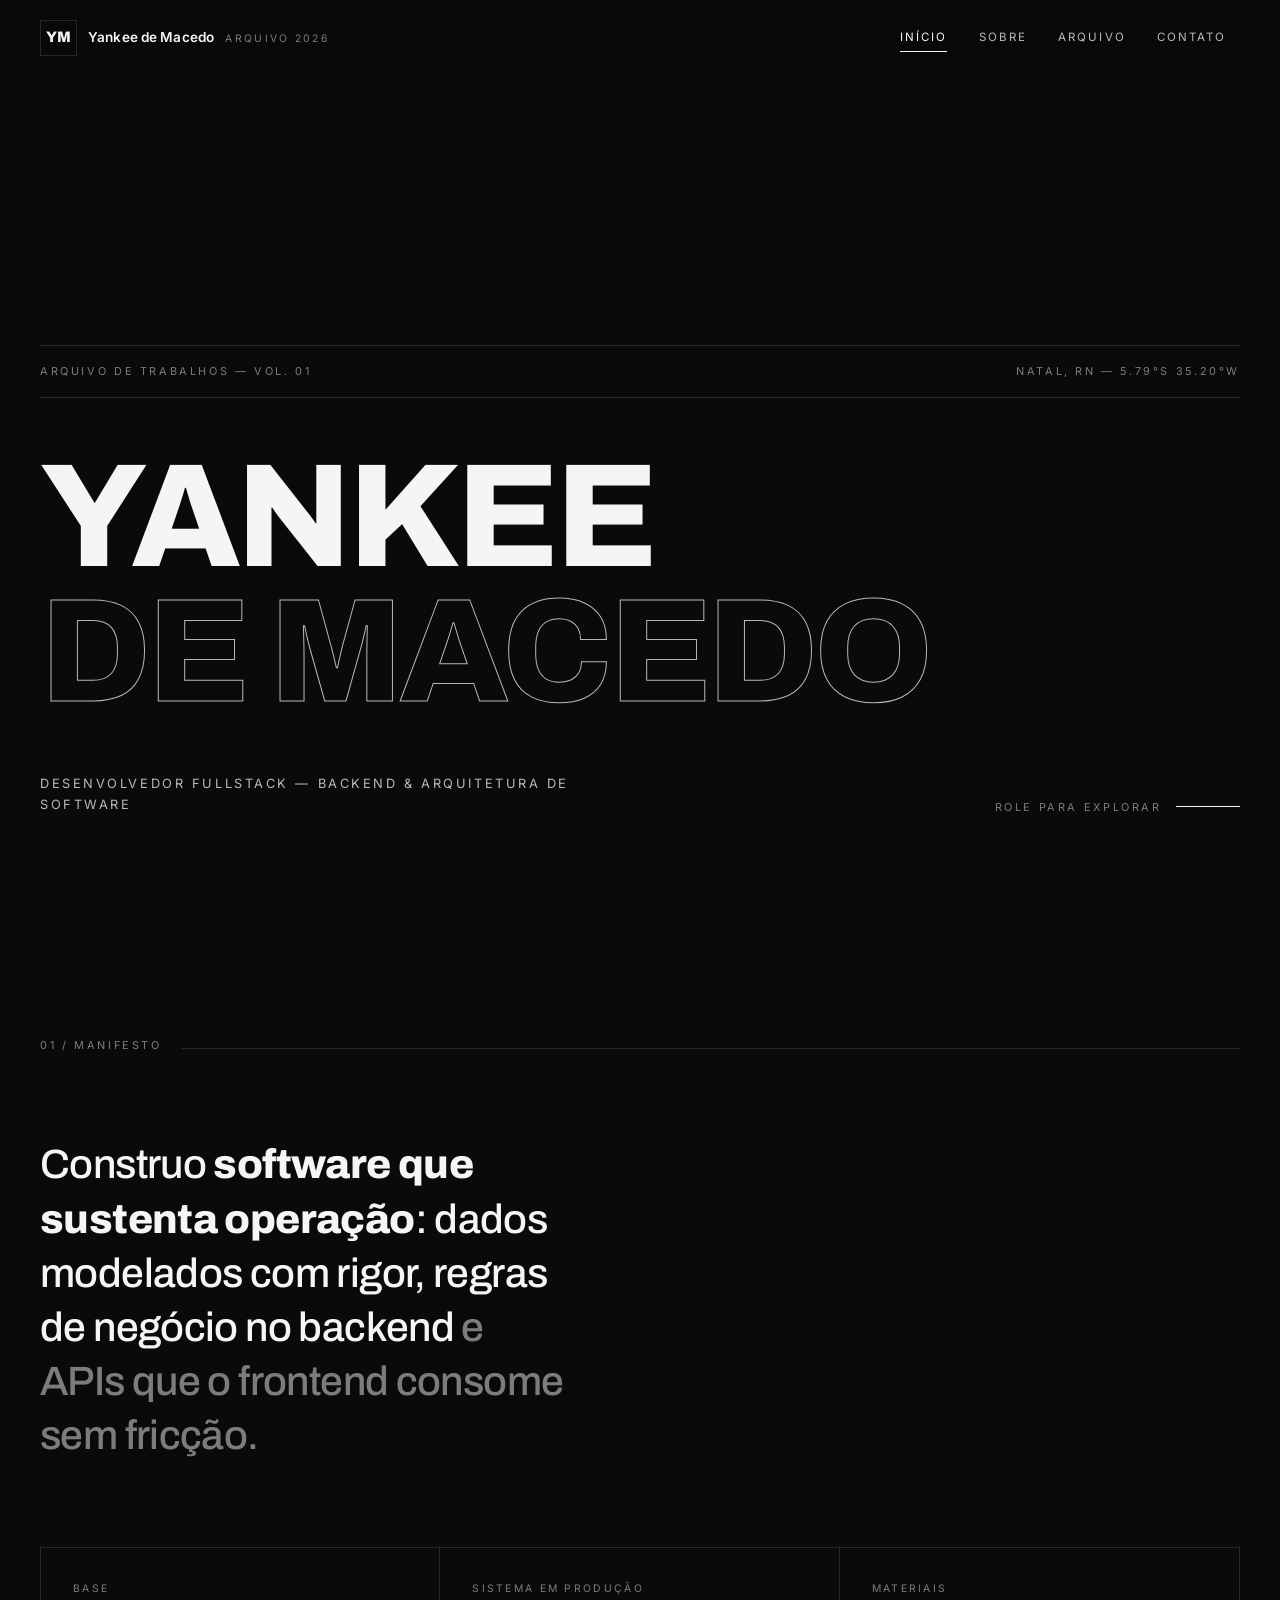
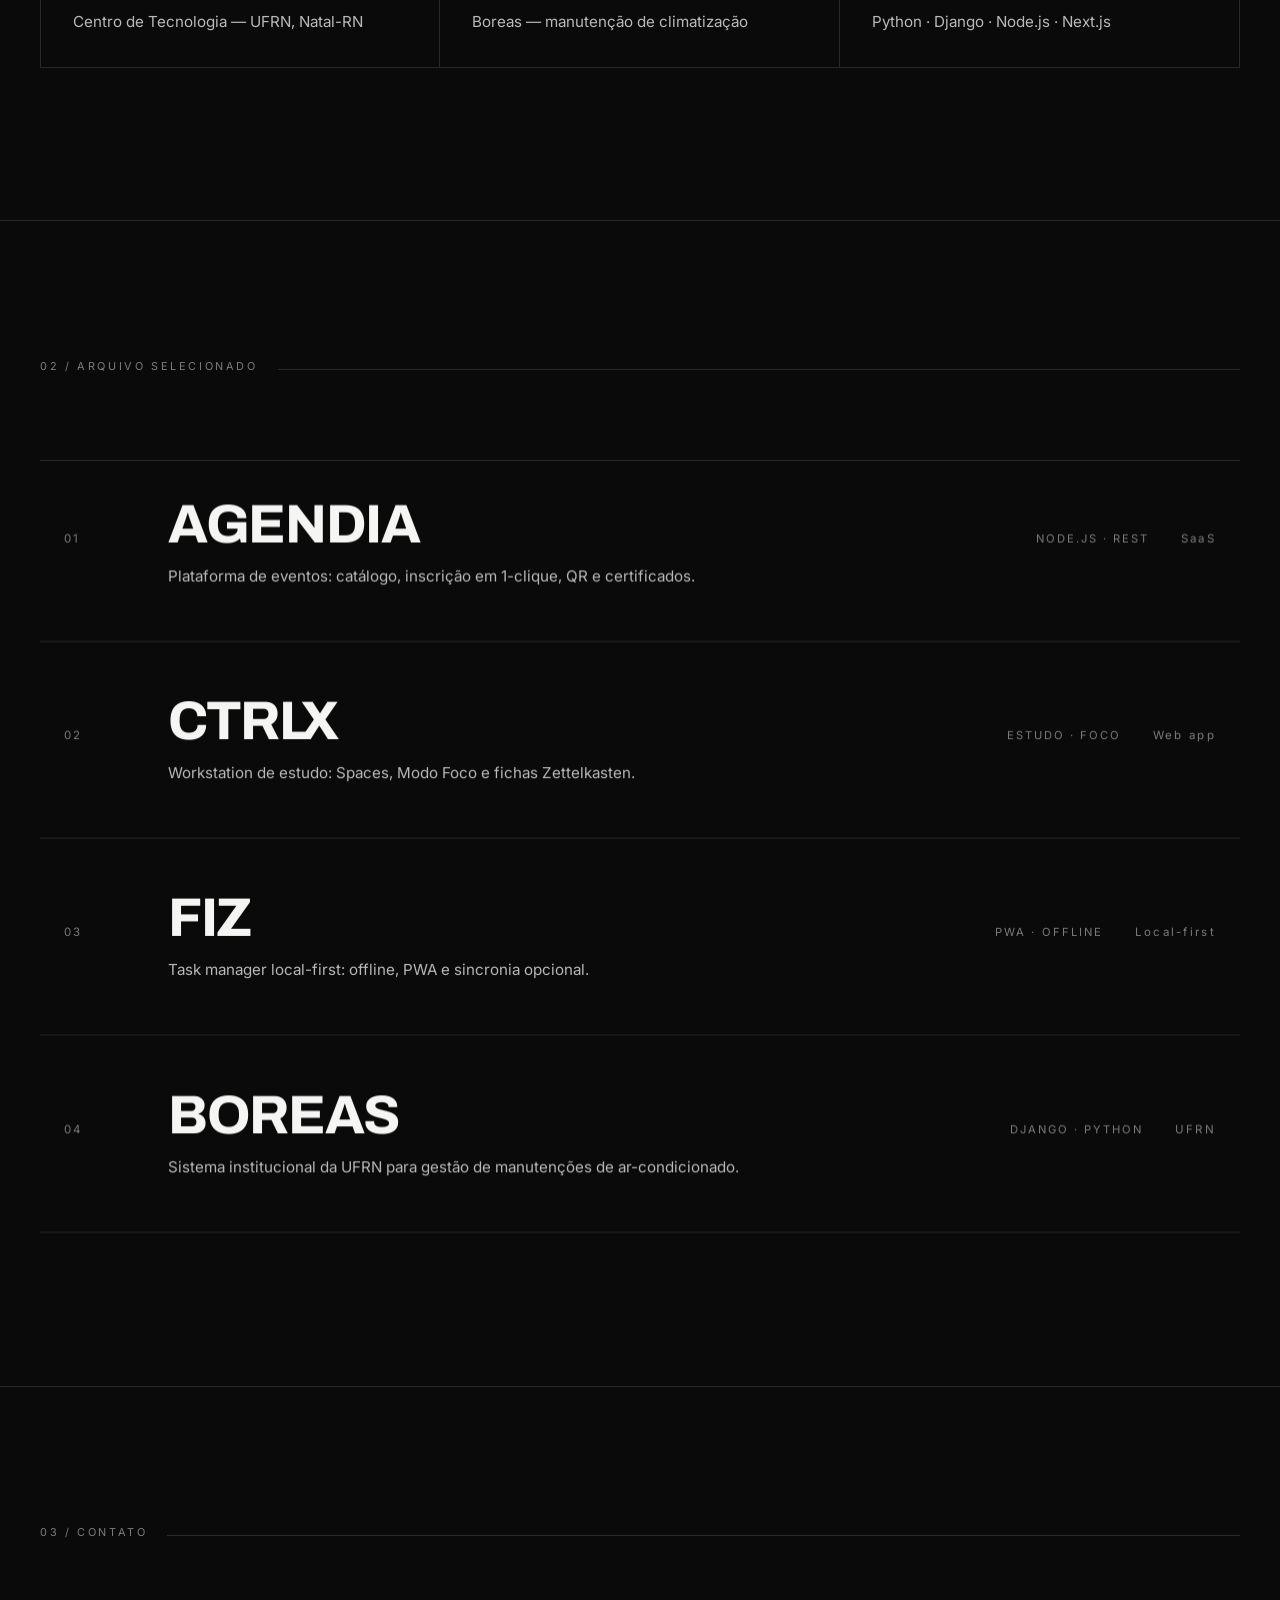
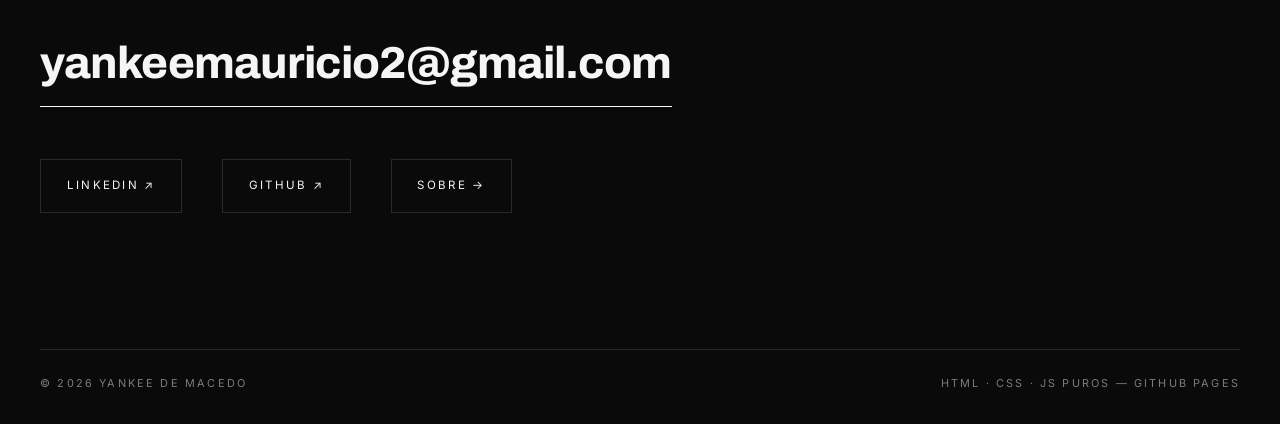
==== commit 9abd59a7: "Adicionado novos projetos" ====
--- a/index.html
+++ b/index.html
@@ -20,6 +20,7 @@
       rel="stylesheet"
     />
     <link rel="stylesheet" href="styles.css" />
+    <noscript><style>[data-reveal] { opacity: 1 !important; transform: none !important; }</style></noscript>
   </head>
   <body>
     <a class="skip-link" href="#conteudo">Pular para o conteúdo</a>
@@ -89,32 +90,41 @@
           <div class="wrap">
             <p class="section-label">02 / Arquivo selecionado</p>
             <div class="archive" data-reveal>
-              <a class="work-row" href="projects.html#boreas" data-parallax>
+              <a class="work-row" href="projects.html#agendia" data-parallax>
                 <span class="idx">01</span>
                 <div>
-                  <h3><span class="u">Boreas</span></h3>
-                  <p class="desc">Gestão de manutenção de ar-condicionado da UFRN — backend, dados e regras de negócio.</p>
-                </div>
-                <span class="tags">Django · Python</span>
-                <span class="yr">UFRN</span>
-              </a>
-              <a class="work-row" href="projects.html#agendia" data-parallax>
-                <span class="idx">02</span>
-                <div>
                   <h3><span class="u">Agendia</span></h3>
-                  <p class="desc">SaaS de eventos — gestão, publicação e inscrição; desenho de API e dados.</p>
+                  <p class="desc">Plataforma de eventos: catálogo, inscrição em 1-clique, QR e certificados.</p>
                 </div>
                 <span class="tags">Node.js · REST</span>
                 <span class="yr">SaaS</span>
               </a>
-              <a class="work-row" href="projects.html#estudos" data-parallax>
+              <a class="work-row" href="projects.html#ctrlx" data-parallax>
+                <span class="idx">02</span>
+                <div>
+                  <h3><span class="u">CtrlX</span></h3>
+                  <p class="desc">Workstation de estudo: Spaces, Modo Foco e fichas Zettelkasten.</p>
+                </div>
+                <span class="tags">Estudo · Foco</span>
+                <span class="yr">Web app</span>
+              </a>
+              <a class="work-row" href="projects.html#fiz" data-parallax>
                 <span class="idx">03</span>
                 <div>
-                  <h3><span class="u">Estudos</span></h3>
-                  <p class="desc">APIs REST em Node.js — laboratório de arquitetura, integração e persistência.</p>
+                  <h3><span class="u">Fiz</span></h3>
+                  <p class="desc">Task manager local-first: offline, PWA e sincronia opcional.</p>
                 </div>
-                <span class="tags">P&amp;D</span>
-                <span class="yr">Cont.</span>
+                <span class="tags">PWA · Offline</span>
+                <span class="yr">Local-first</span>
+              </a>
+              <a class="work-row" href="projects.html#boreas" data-parallax>
+                <span class="idx">04</span>
+                <div>
+                  <h3><span class="u">Boreas</span></h3>
+                  <p class="desc">Sistema institucional da UFRN para gestão de manutenções de ar-condicionado.</p>
+                </div>
+                <span class="tags">Django · Python</span>
+                <span class="yr">UFRN</span>
               </a>
             </div>
           </div>
--- a/styles.css
+++ b/styles.css
@@ -339,6 +339,130 @@
 /* parallax sutil nos blocos */
 [data-parallax] { will-change: transform; }
 
+/* ---------- dossier: pranchas do arquivo ---------- */
+
+.dossier .devices {
+  grid-column: 1 / -1;
+  display: grid;
+  grid-template-columns: 1fr 170px;
+  gap: 2rem;
+  align-items: end;
+  margin: 2rem 0 0;
+  max-width: 940px;
+}
+/* composição única para todos os verbetes (padrão Agendia):
+   laptop grande à esquerda, celular ao lado, legenda abaixo */
+
+.devices figcaption {
+  grid-column: 1 / -1;
+  font-size: 0.65rem;
+  letter-spacing: 0.2em;
+  text-transform: uppercase;
+  color: var(--muted);
+  padding-top: 0.25rem;
+  margin: 0;
+}
+
+/* ----- laptop ----- */
+.laptop { min-width: 0; }
+.laptop-frame {
+  border: 1px solid var(--line);
+  background: #000;
+}
+.laptop-bar {
+  display: flex;
+  gap: 0.45rem;
+  align-items: center;
+  padding: 0.65rem 0.9rem;
+  border-bottom: 1px solid var(--line);
+}
+.laptop-bar i {
+  width: 8px;
+  height: 8px;
+  border-radius: 50%;
+  border: 1px solid var(--muted);
+}
+.laptop-screen { overflow: hidden; }
+.laptop-screen img {
+  width: 100%;
+  aspect-ratio: 16 / 10;
+  object-fit: cover;
+  object-position: top;
+  display: block;
+  filter: grayscale(1) contrast(1.02);
+  transition: filter 0.6s var(--expo), transform 0.8s var(--expo);
+}
+.laptop:hover .laptop-screen img { filter: grayscale(0); transform: scale(1.015); }
+.laptop-base {
+  height: 9px;
+  margin: 0 -14px;
+  background: var(--graphite-2);
+  border: 1px solid var(--line);
+  border-radius: 0 0 10px 10px;
+}
+
+/* ----- celular ----- */
+.phone {
+  position: relative;
+  z-index: 2;
+  border: 1px solid var(--line);
+  border-radius: 2.4rem;
+  background: #000;
+  padding: 0.55rem;
+  margin: 0;
+}
+.phone::before, .phone::after {
+  content: "";
+  position: absolute;
+  background: var(--line);
+  border-radius: 2px;
+}
+.phone::before { left: -3px; top: 7rem; width: 3px; height: 2.2rem; }
+.phone::after { right: -3px; top: 8.5rem; width: 3px; height: 3rem; }
+.phone-notch {
+  position: absolute;
+  top: 1.05rem;
+  left: 50%;
+  transform: translateX(-50%);
+  width: 84px;
+  height: 20px;
+  border-radius: 99px;
+  background: #000;
+  border: 1px solid var(--line);
+  z-index: 2;
+}
+.phone-screen {
+  border: 1px solid var(--line);
+  border-radius: 1.9rem;
+  overflow: hidden;
+  background: #000;
+}
+.phone-screen img {
+  width: 100%;
+  aspect-ratio: 9 / 19;
+  object-fit: cover;
+  object-position: top;
+  display: block;
+  filter: grayscale(1) contrast(1.02);
+  transition: filter 0.6s var(--expo);
+}
+.phone:hover .phone-screen img { filter: grayscale(0); }
+
+/* ----- placa escura: logo com fundo branco via filtro ----- */
+.devices-single { grid-template-columns: 1fr; max-width: 760px; }
+.logoplate {
+  border: 1px solid var(--line);
+  background: #050505;
+  overflow: hidden;
+}
+.logoplate img {
+  width: 100%;
+  height: auto;
+  display: block;
+  padding: 2.5rem 2rem;
+  filter: invert(1) hue-rotate(180deg);
+}
+
 /* ---------- contato / rodapé ---------- */
 
 .footer { padding: 8.5rem 0 2rem; border-top: 1px solid var(--line); }
@@ -460,6 +584,10 @@
   .work-row { grid-template-columns: 48px 1fr; gap: 0.5rem 1.25rem; }
   .work-row .tags, .work-row .yr { grid-column: 2; }
   .work-row .desc { grid-column: 2; }
+  .dossier .devices { grid-column: 2; grid-template-columns: 1fr; }
+  .dossier .phone { max-width: 230px; margin: 0; }
+  .laptop-base { margin: 0 -8px; }
+  .logoplate img { padding: 1.5rem 1rem; }
   .timeline article { grid-template-columns: 1fr; gap: 0.5rem; }
   .section { padding: 5.25rem 0; }
 }
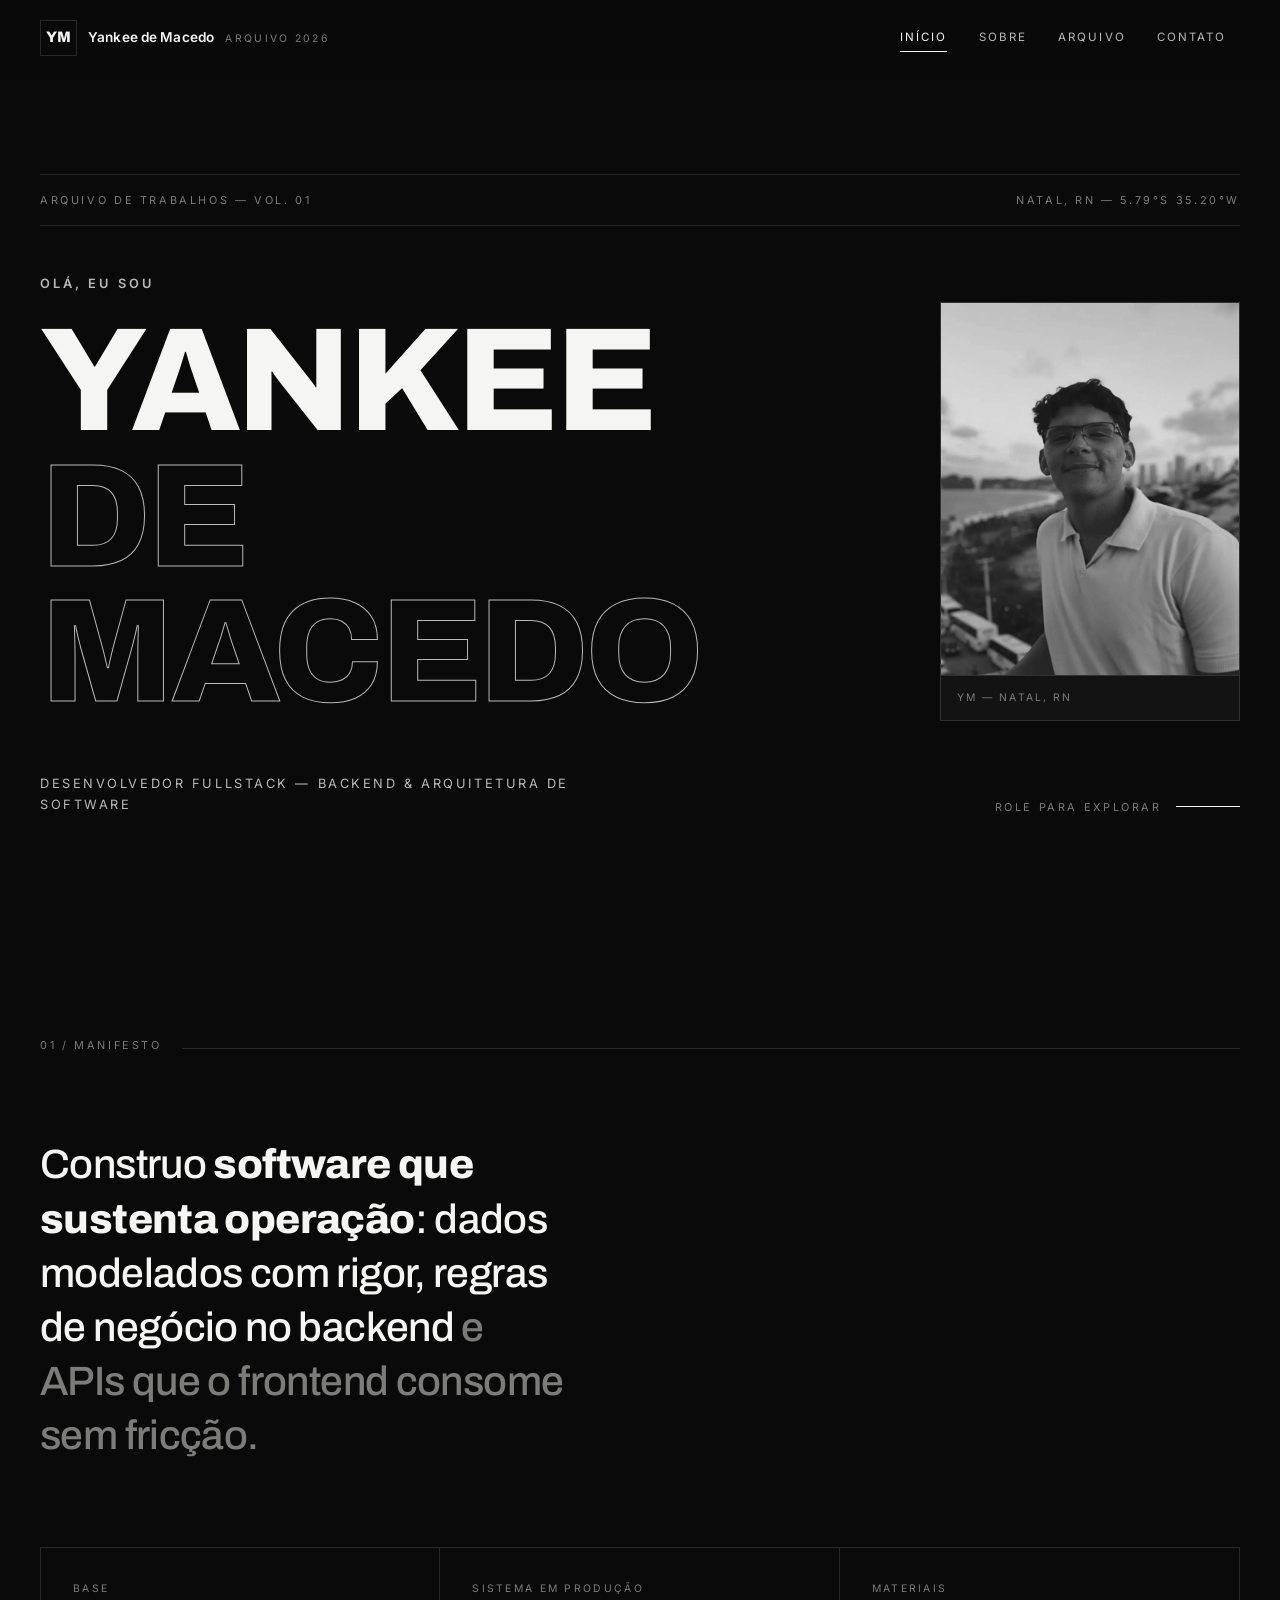
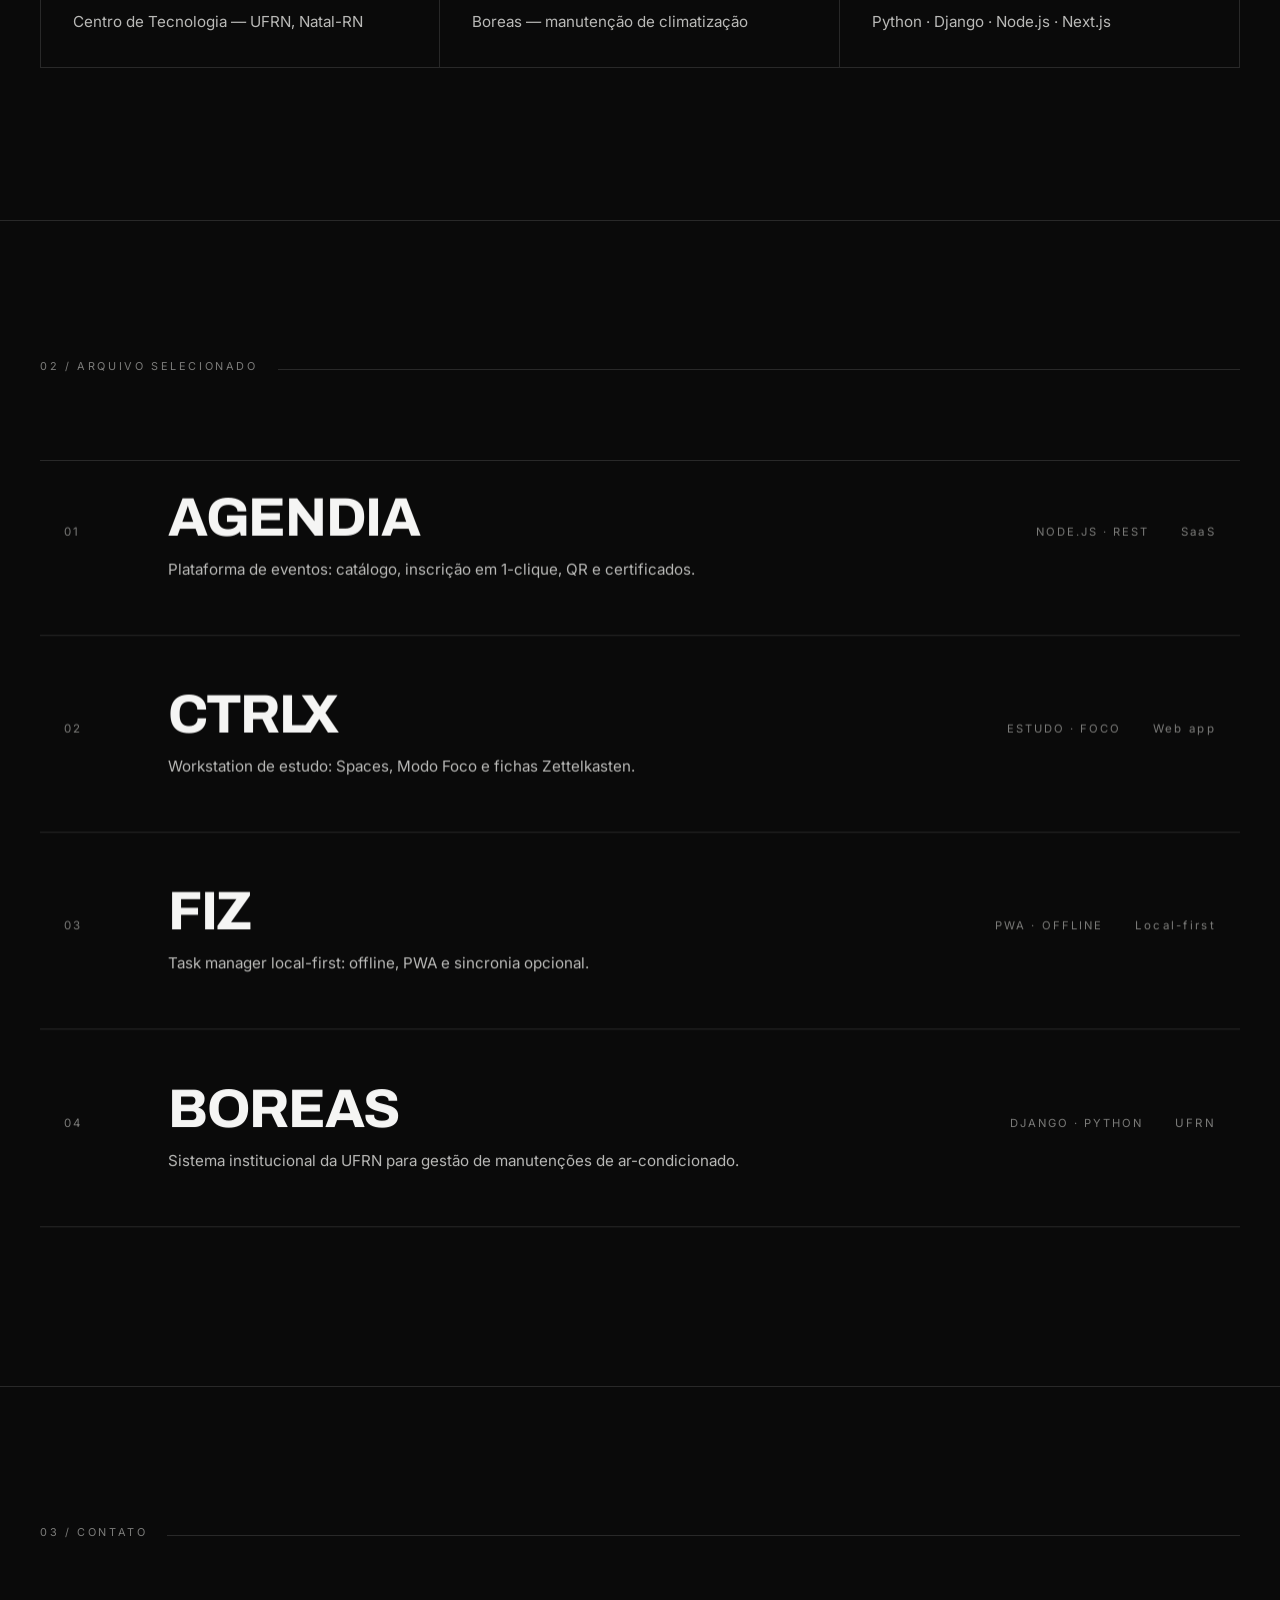
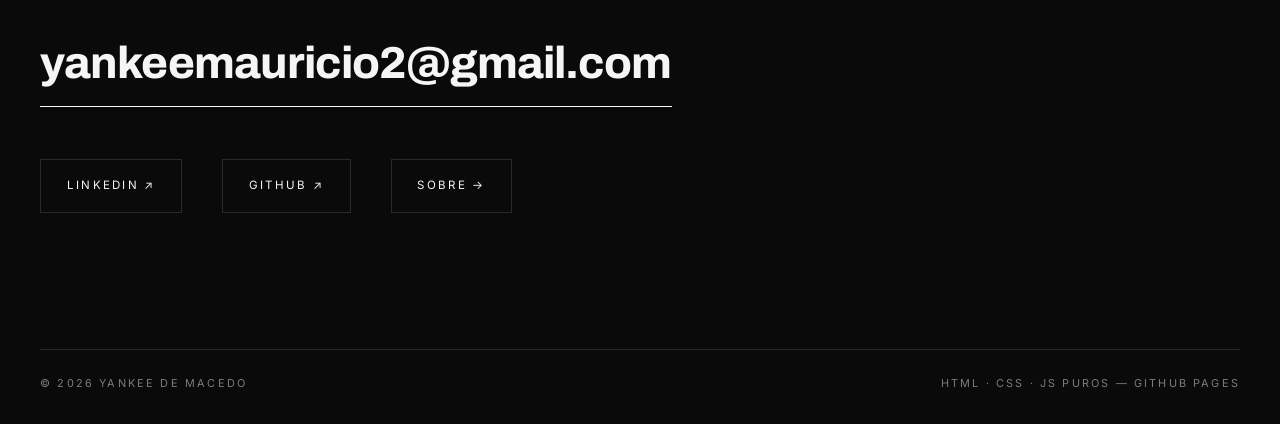
==== commit 7e7f513a: "adiconado foto de perfil" ====
--- a/index.html
+++ b/index.html
@@ -57,10 +57,17 @@
               <span>Arquivo de trabalhos — Vol. 01</span>
               <span>Natal, RN — 5.79°S 35.20°W</span>
             </div>
-            <h1 class="hero-title" aria-label="Yankee de Macedo">
-              <span class="row"><span>Yankee</span></span>
-              <span class="row"><span class="outline">de Macedo</span></span>
-            </h1>
+            <div class="hero-layout">
+              <h1 class="hero-title" aria-label="Olá, eu sou Yankee de Macedo">
+                <span class="hero-hello" aria-hidden="true">Olá, eu sou</span>
+                <span class="row"><span>Yankee</span></span>
+                <span class="row"><span class="outline">de Macedo</span></span>
+              </h1>
+              <figure class="portrait" data-reveal>
+                <img src="public/foto_perfil.png" alt="Retrato de Yankee de Macedo" loading="eager" decoding="async" />
+                <figcaption>YM — Natal, RN</figcaption>
+              </figure>
+            </div>
             <div class="hero-sub">
               <p>Desenvolvedor Fullstack — Backend &amp; Arquitetura de Software</p>
               <a class="scroll-hint" href="#manifesto">Role para explorar <span class="line" aria-hidden="true"></span></a>
--- a/styles.css
+++ b/styles.css
@@ -544,6 +544,57 @@
   .hero-title .row > span { transform: none; animation: none; }
 }
 
+/* ---------- retrato ---------- */
+
+.hero-hello {
+  display: block;
+  font-family: var(--body);
+  font-weight: 600;
+  font-size: 0.8rem;
+  letter-spacing: 0.24em;
+  text-transform: uppercase;
+  color: var(--silver);
+  margin-bottom: 1.5rem;
+}
+
+.hero-layout {
+  display: grid;
+  grid-template-columns: 1fr 300px;
+  gap: 3rem;
+  align-items: end;
+}
+
+.page-hero-grid {
+  display: grid;
+  grid-template-columns: 300px 1fr;
+  gap: 3rem;
+  align-items: start;
+}
+
+.portrait {
+  margin: 0;
+  border: 1px solid var(--line);
+  background: var(--graphite);
+}
+.portrait img {
+  width: 100%;
+  aspect-ratio: 4 / 5;
+  object-fit: cover;
+  object-position: top center;
+  display: block;
+  filter: grayscale(1) contrast(1.03);
+  transition: filter 0.6s var(--expo);
+}
+.portrait:hover img { filter: grayscale(0); }
+.portrait figcaption {
+  font-size: 0.65rem;
+  letter-spacing: 0.2em;
+  text-transform: uppercase;
+  color: var(--muted);
+  padding: 0.8rem 1rem;
+  border-top: 1px solid var(--line);
+}
+
 /* ---------- páginas internas ---------- */
 
 .page-hero { padding: 12rem 0 5.25rem; }
@@ -577,6 +628,8 @@
   .menu-toggle { display: inline-block; }
   .brand-role { display: none; }
   .hero-sub { grid-template-columns: 1fr; }
+  .hero-layout, .page-hero-grid { grid-template-columns: 1fr; gap: 2rem; }
+  .hero-layout .portrait, .page-hero-grid .portrait { max-width: 280px; }
   .scroll-hint { justify-self: start; }
   .facts, .spec-list { grid-template-columns: 1fr; }
   .facts > div, .spec-list > div { border-right: none; border-bottom: 1px solid var(--line); }
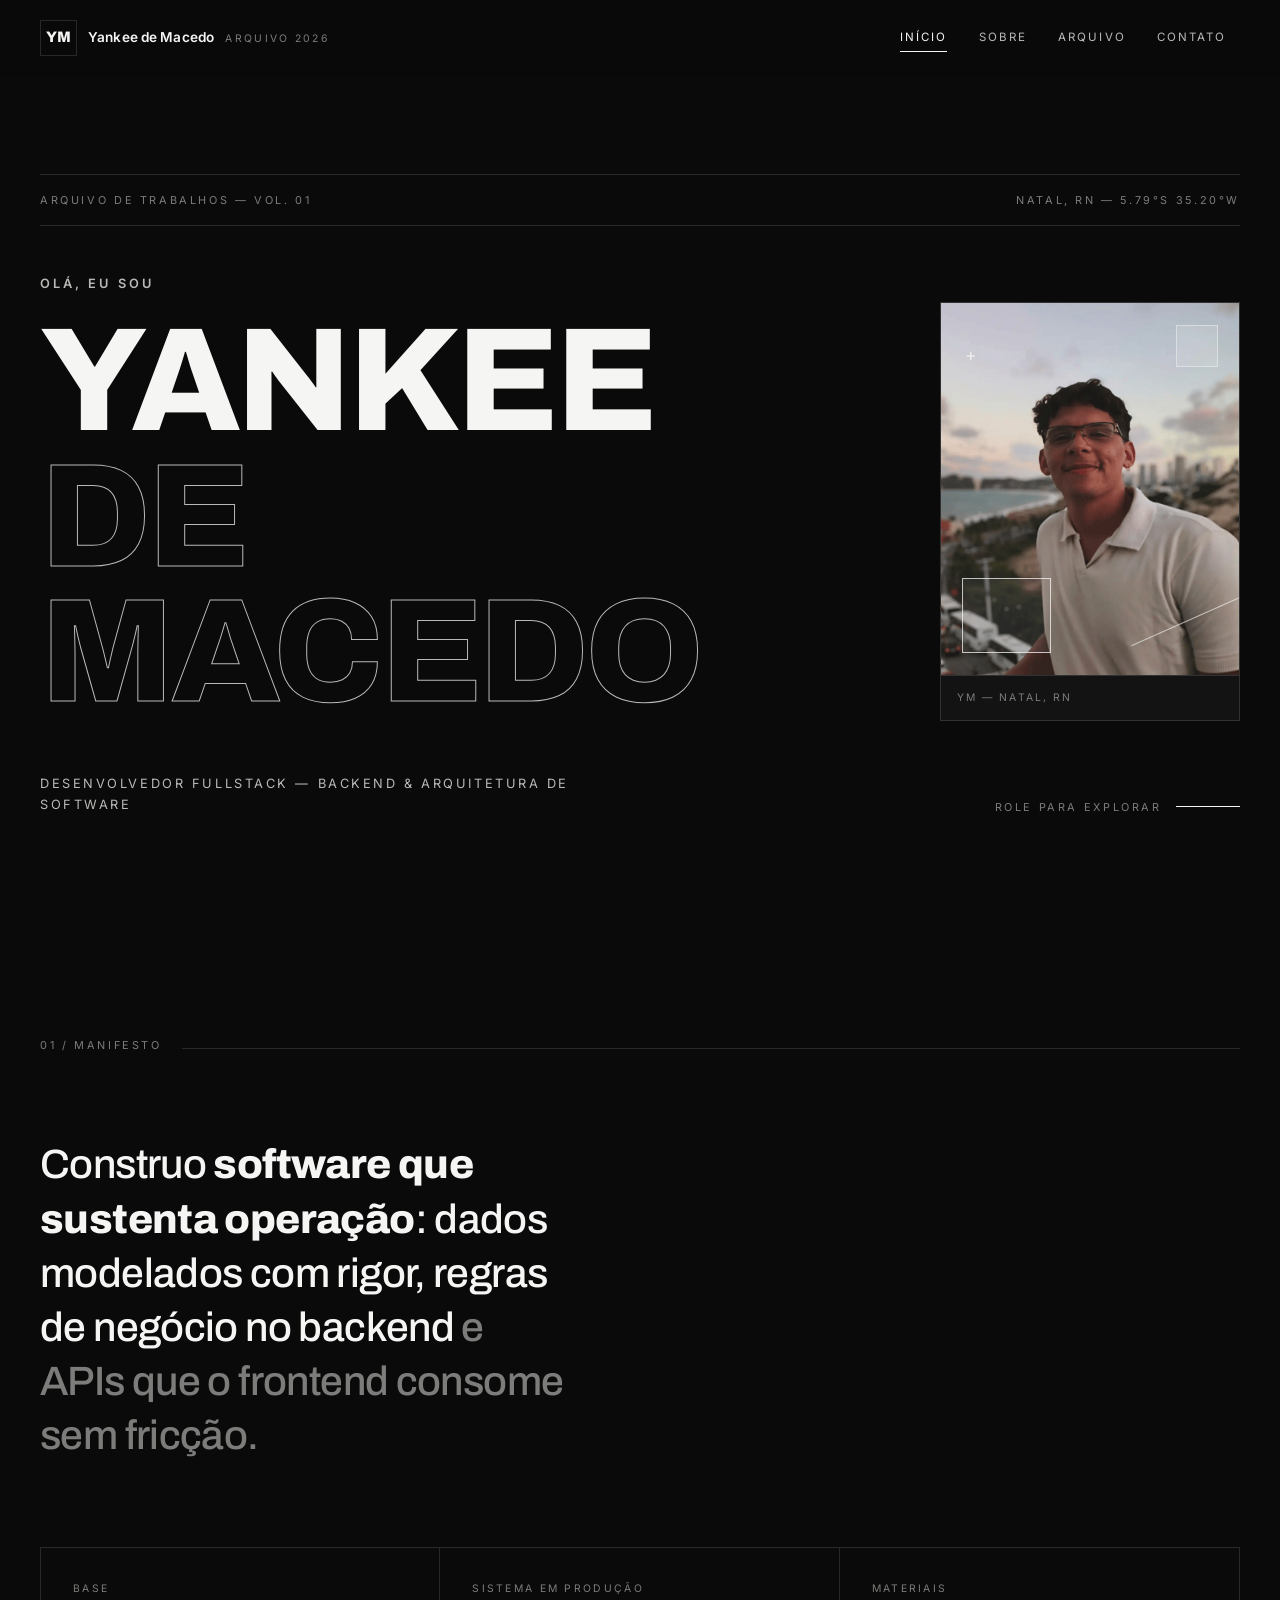
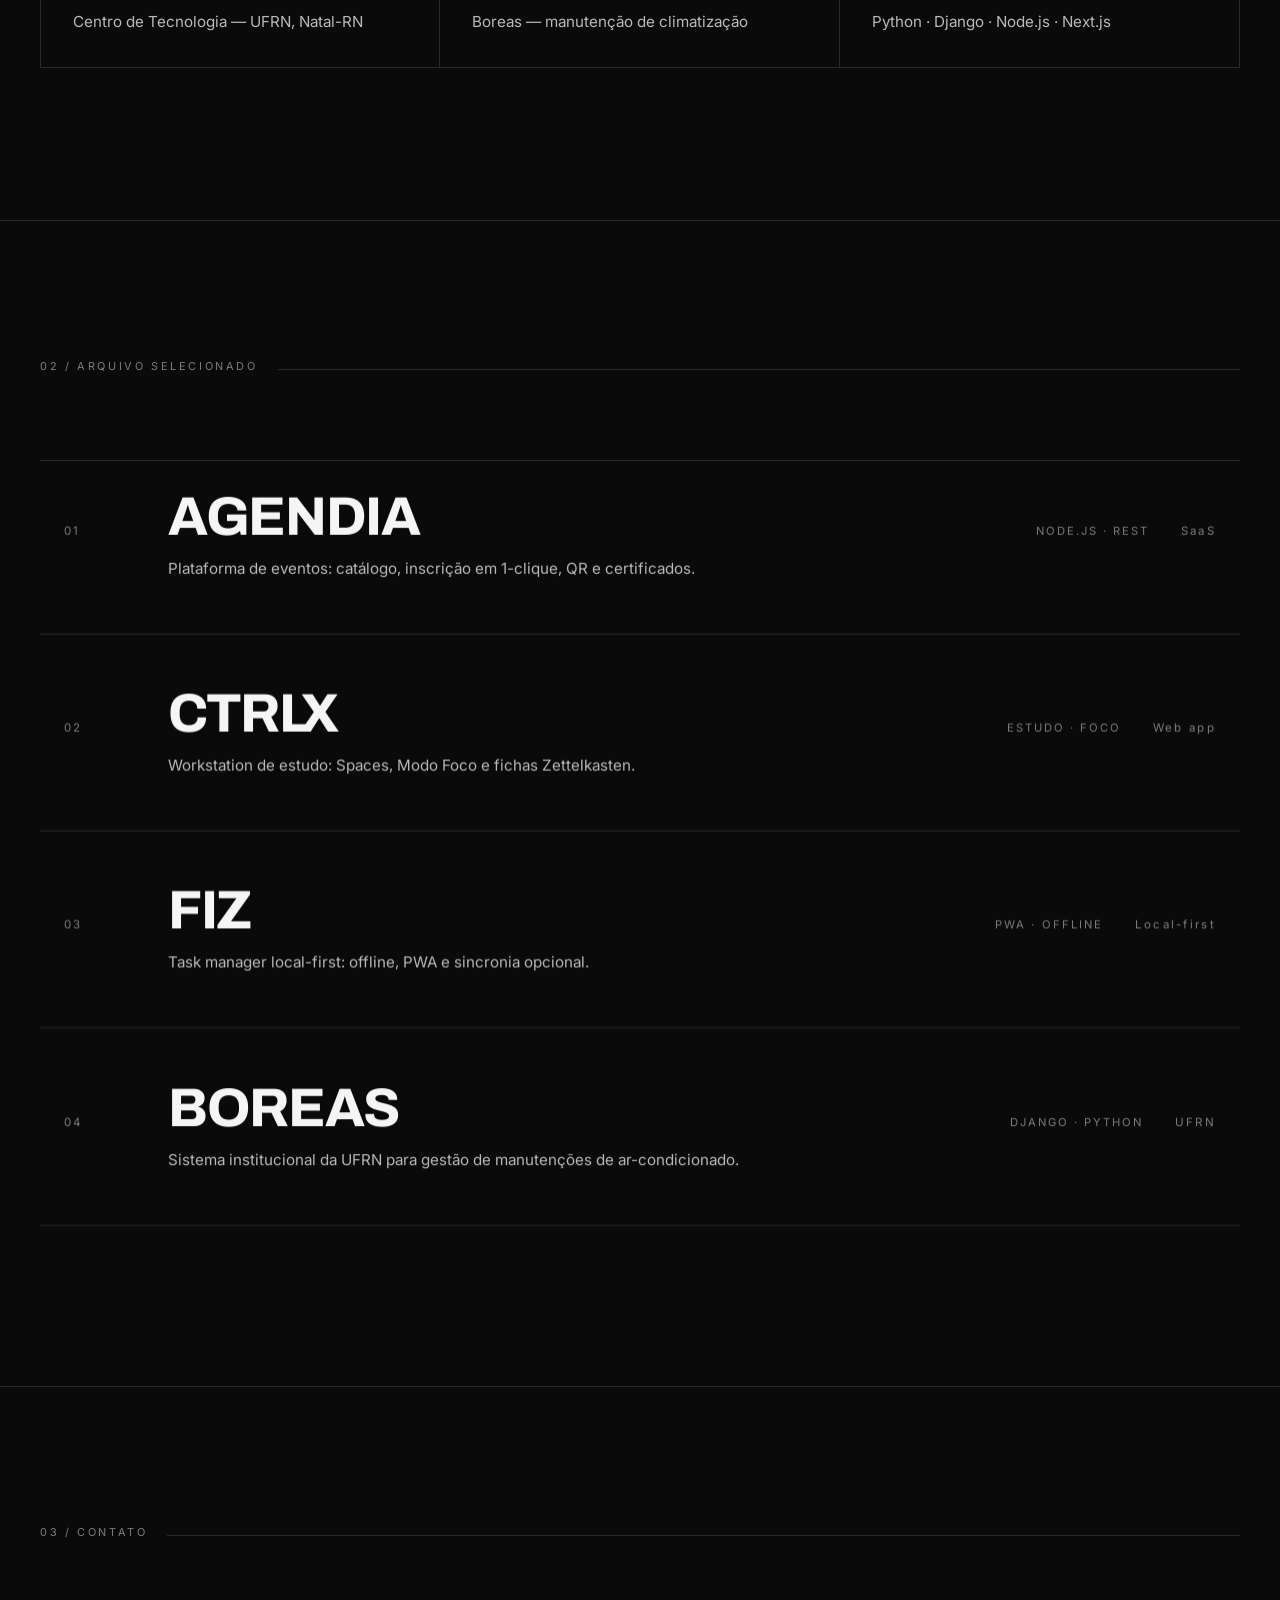
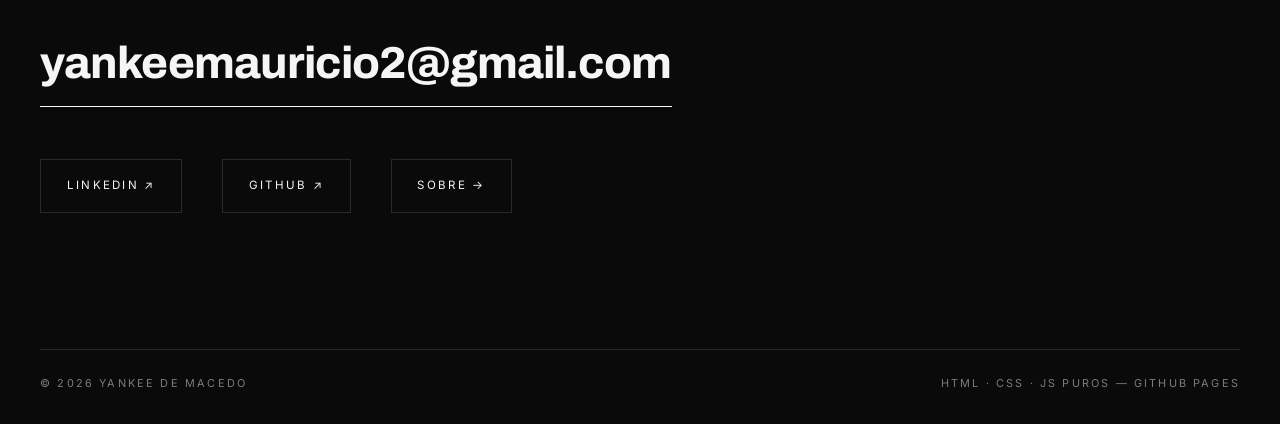
==== commit 9f351fcf: "Atualiza links do LinkedIn, retrato colorido com geometria e capa LinkedIn" ====
--- a/index.html
+++ b/index.html
@@ -64,7 +64,13 @@
                 <span class="row"><span class="outline">de Macedo</span></span>
               </h1>
               <figure class="portrait" data-reveal>
-                <img src="public/foto_perfil.png" alt="Retrato de Yankee de Macedo" loading="eager" decoding="async" />
+                <div class="portrait-media">
+                  <img src="public/foto_perfil.png" alt="Retrato de Yankee de Macedo" loading="eager" decoding="async" />
+                  <span class="geo geo-frame" aria-hidden="true"></span>
+                  <span class="geo geo-square" aria-hidden="true"></span>
+                  <span class="geo geo-line" aria-hidden="true"></span>
+                  <span class="geo geo-plus" aria-hidden="true">+</span>
+                </div>
                 <figcaption>YM — Natal, RN</figcaption>
               </figure>
             </div>
@@ -143,7 +149,7 @@
             <div data-reveal>
               <a class="footer-mail" href="mailto:yankeemauricio2@gmail.com">yankeemauricio2@gmail.com</a>
               <div class="footer-links">
-                <a class="btn-ghost" href="https://www.linkedin.com/in/yankeemauricio/" target="_blank" rel="noreferrer">LinkedIn ↗</a>
+                <a class="btn-ghost" href="https://www.linkedin.com/in/yankeedemacedo/" target="_blank" rel="noreferrer">LinkedIn ↗</a>
                 <a class="btn-ghost" href="https://github.com/yankeedemacedo" target="_blank" rel="noreferrer">GitHub ↗</a>
                 <a class="btn-ghost" href="about.html">Sobre →</a>
               </div>
--- a/styles.css
+++ b/styles.css
@@ -576,16 +576,55 @@
   border: 1px solid var(--line);
   background: var(--graphite);
 }
+.portrait-media {
+  position: relative;
+  overflow: hidden;
+}
 .portrait img {
   width: 100%;
   aspect-ratio: 4 / 5;
   object-fit: cover;
   object-position: top center;
   display: block;
-  filter: grayscale(1) contrast(1.03);
-  transition: filter 0.6s var(--expo);
-}
-.portrait:hover img { filter: grayscale(0); }
+  filter: saturate(1.05) contrast(1.02);
+  transition: transform 0.8s var(--expo);
+}
+.portrait:hover img { transform: scale(1.02); }
+/* geometria translúcida nos cantos — rosto (centro-superior) livre */
+.geo { position: absolute; pointer-events: none; }
+.geo-frame {
+  left: 7%;
+  bottom: 6%;
+  width: 30%;
+  height: 20%;
+  border: 1px solid rgba(245, 245, 244, 0.75);
+  background: rgba(245, 245, 244, 0.06);
+}
+.geo-square {
+  top: 6%;
+  right: 7%;
+  width: 42px;
+  height: 42px;
+  background: rgba(245, 245, 244, 0.14);
+  border: 1px solid rgba(245, 245, 244, 0.45);
+}
+.geo-line {
+  right: -4%;
+  bottom: 22%;
+  width: 44%;
+  height: 1px;
+  background: rgba(245, 245, 244, 0.6);
+  transform: rotate(-24deg);
+  transform-origin: right center;
+}
+.geo-plus {
+  top: 10%;
+  left: 8%;
+  font-family: var(--body);
+  font-size: 1.1rem;
+  font-weight: 400;
+  color: rgba(245, 245, 244, 0.8);
+}
 .portrait figcaption {
   font-size: 0.65rem;
   letter-spacing: 0.2em;
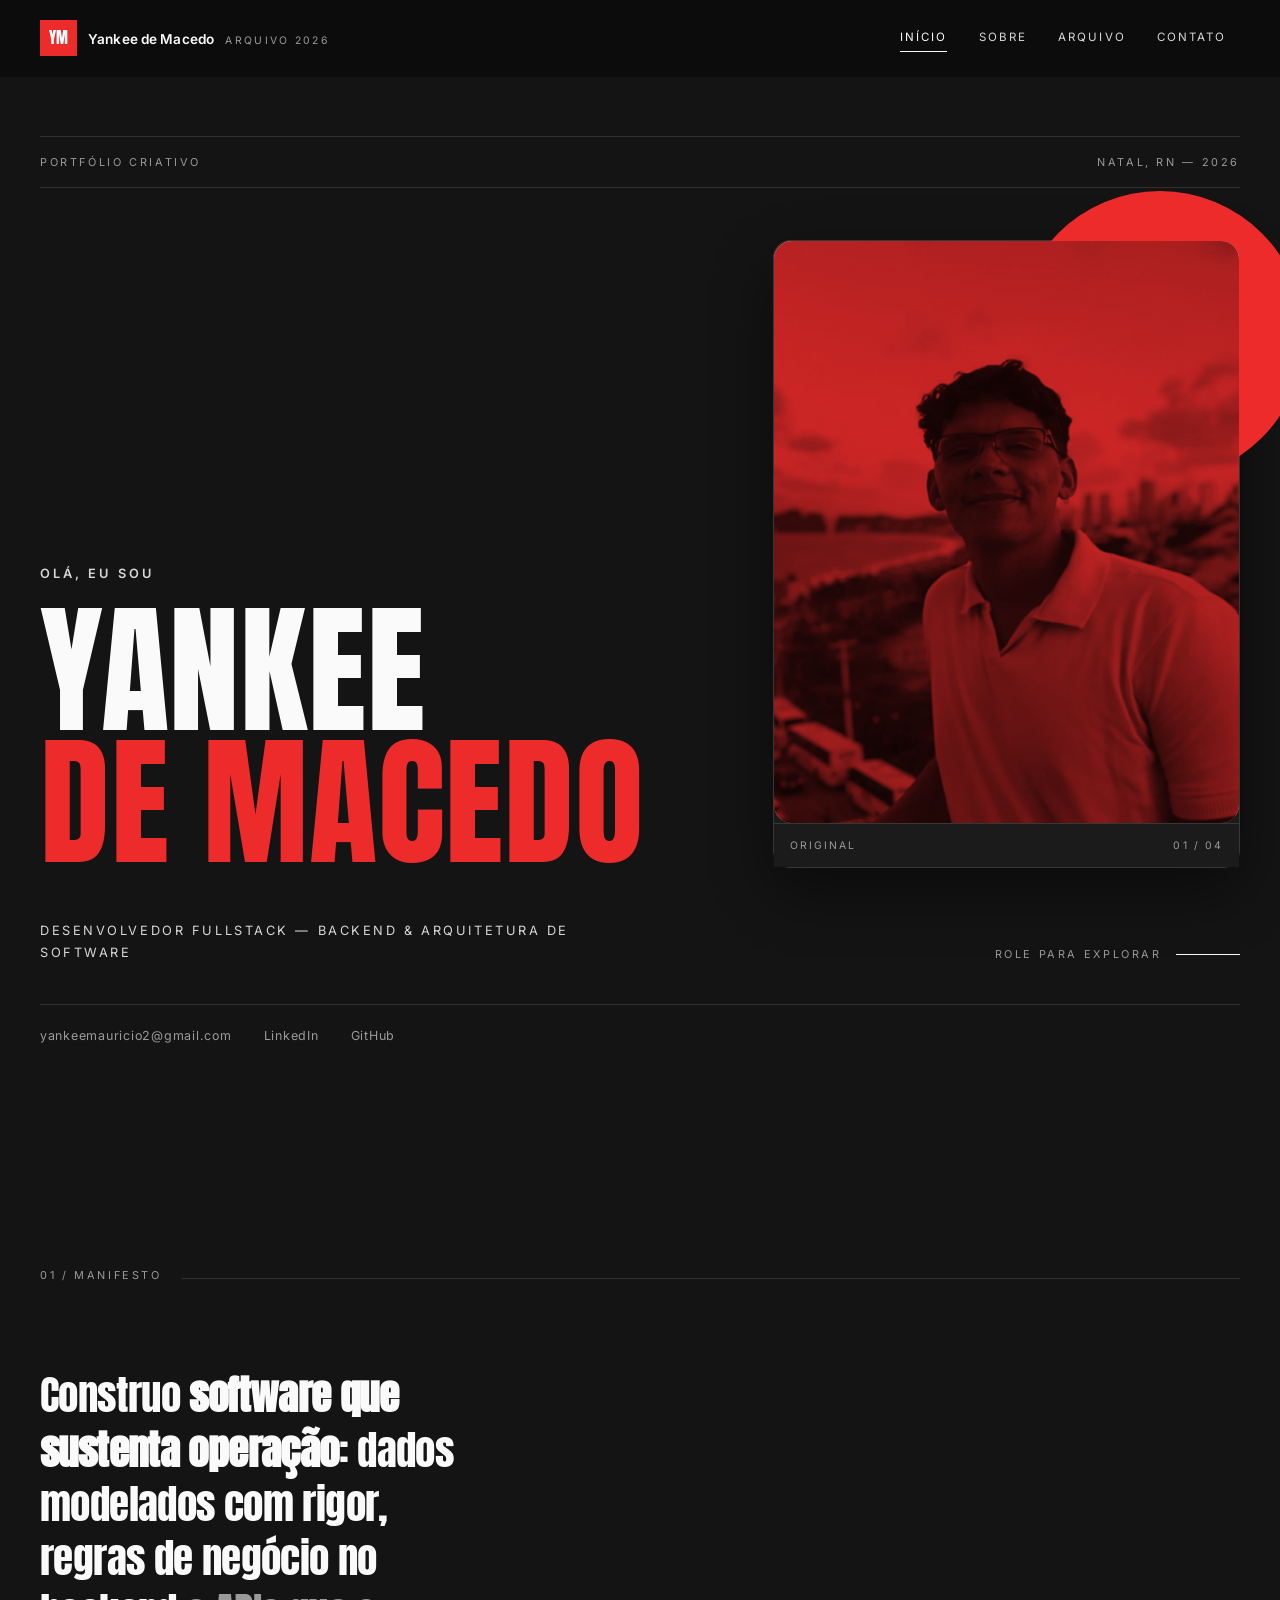
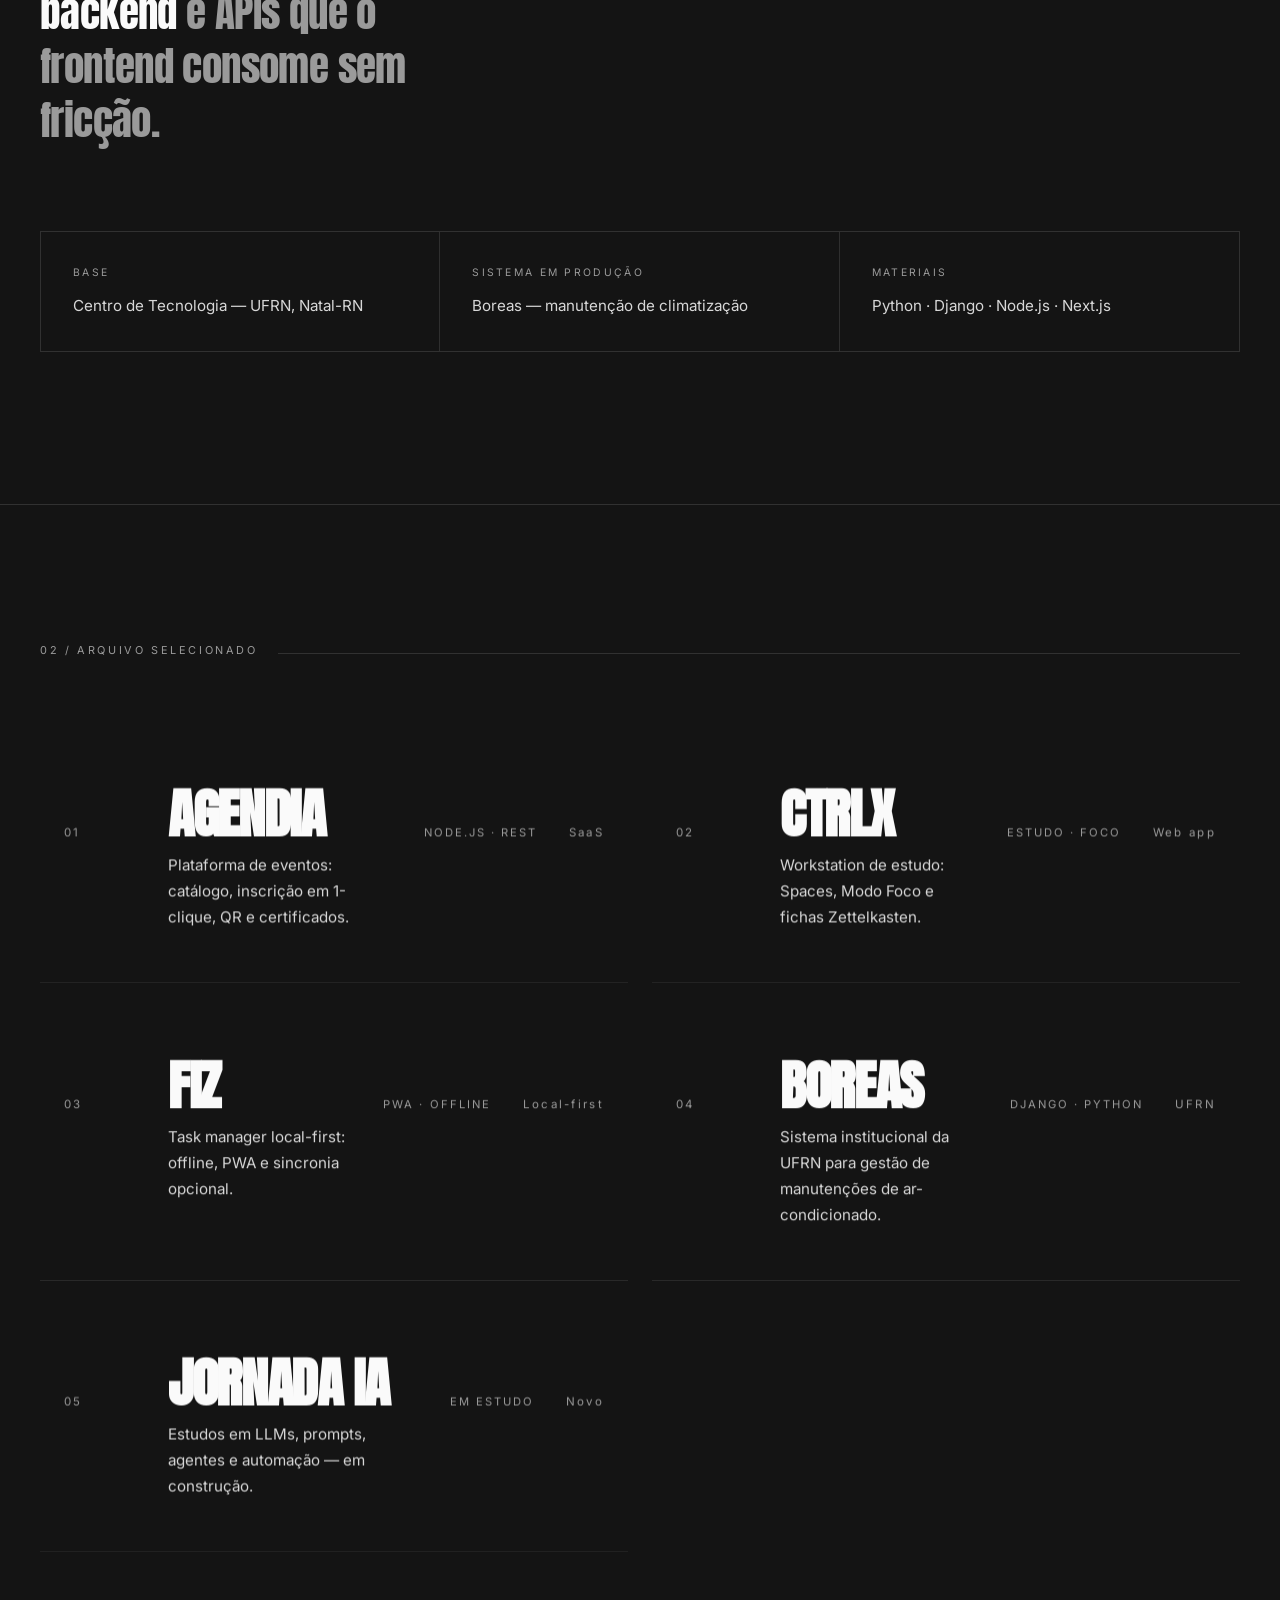
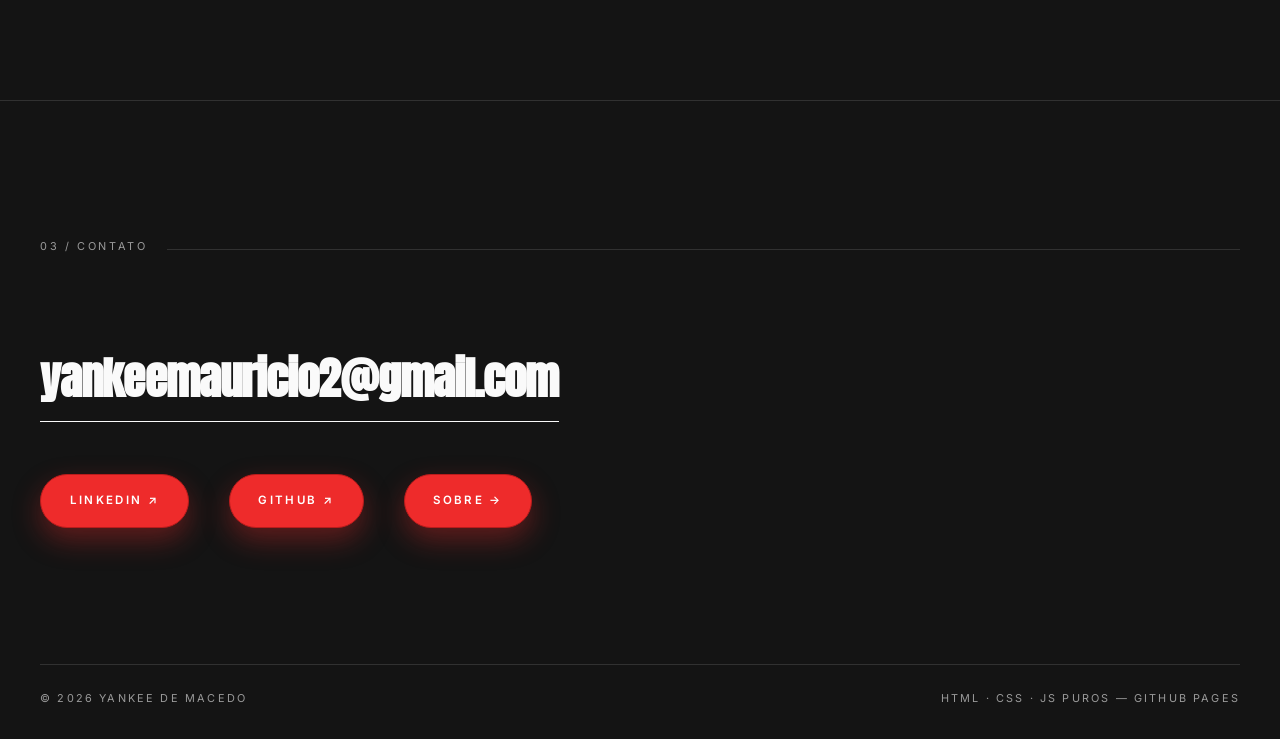
==== commit bac3b734: "reformulado site e readme" ====
--- a/index.html
+++ b/index.html
@@ -16,7 +16,7 @@
     <link rel="preconnect" href="https://fonts.googleapis.com" />
     <link rel="preconnect" href="https://fonts.gstatic.com" crossorigin />
     <link
-      href="https://fonts.googleapis.com/css2?family=Archivo:wght@500;600;700;800&family=Inter:wght@400;500;600&display=swap"
+      href="https://fonts.googleapis.com/css2?family=Anton&family=Archivo:wght@500;600;700;800&family=Inter:wght@400;500;600&display=swap"
       rel="stylesheet"
     />
     <link rel="stylesheet" href="styles.css" />
@@ -54,29 +54,34 @@
         <section class="hero">
           <div class="wrap">
             <div class="hero-meta">
-              <span>Arquivo de trabalhos — Vol. 01</span>
-              <span>Natal, RN — 5.79°S 35.20°W</span>
+              <span>Portfólio criativo</span>
+              <span>Natal, RN — 2026</span>
             </div>
             <div class="hero-layout">
               <h1 class="hero-title" aria-label="Olá, eu sou Yankee de Macedo">
                 <span class="hero-hello" aria-hidden="true">Olá, eu sou</span>
                 <span class="row"><span>Yankee</span></span>
-                <span class="row"><span class="outline">de Macedo</span></span>
+                <span class="row"><span class="red">de Macedo</span></span>
               </h1>
-              <figure class="portrait" data-reveal>
+              <figure class="portrait cycler" data-reveal data-cycler data-interval="3000" tabindex="0" aria-label="Fotos de perfil: clique ou aguarde para trocar o estilo">
+                <span class="disc" aria-hidden="true"></span>
                 <div class="portrait-media">
-                  <img src="public/foto_perfil.png" alt="Retrato de Yankee de Macedo" loading="eager" decoding="async" />
-                  <span class="geo geo-frame" aria-hidden="true"></span>
-                  <span class="geo geo-square" aria-hidden="true"></span>
-                  <span class="geo geo-line" aria-hidden="true"></span>
-                  <span class="geo geo-plus" aria-hidden="true">+</span>
+                  <img class="frame is-on" src="public/foto_perfil.png" alt="Retrato de Yankee de Macedo — foto original" loading="eager" decoding="async" data-label="Original" />
+                  <img class="frame" src="public/foto_perfil_3d.png" alt="Retrato de Yankee de Macedo — estilo 3D cartoon" loading="lazy" decoding="async" data-label="3D" />
+                  <img class="frame" src="public/foto_perfil_bloco.png" alt="Retrato de Yankee de Macedo — estilo blocos voxel" loading="lazy" decoding="async" data-label="Blocos" />
+                  <img class="frame" src="public/foto_perfil_papel.png" alt="Retrato de Yankee de Macedo — estilo papel recortado" loading="lazy" decoding="async" data-label="Papel" />
                 </div>
-                <figcaption>YM — Natal, RN</figcaption>
+                <figcaption><span data-cycler-label>Original</span><span class="cycler-count"><span data-cycler-count>01</span> / 04</span></figcaption>
               </figure>
             </div>
             <div class="hero-sub">
               <p>Desenvolvedor Fullstack — Backend &amp; Arquitetura de Software</p>
               <a class="scroll-hint" href="#manifesto">Role para explorar <span class="line" aria-hidden="true"></span></a>
+            </div>
+            <div class="hero-contact" data-reveal>
+              <a href="mailto:yankeemauricio2@gmail.com">yankeemauricio2@gmail.com</a>
+              <a href="https://www.linkedin.com/in/yankeedemacedo/" target="_blank" rel="noreferrer">LinkedIn</a>
+              <a href="https://github.com/yankeedemacedo" target="_blank" rel="noreferrer">GitHub</a>
             </div>
           </div>
         </section>
@@ -139,6 +144,15 @@
                 <span class="tags">Django · Python</span>
                 <span class="yr">UFRN</span>
               </a>
+              <a class="work-row" href="projects.html#ia" data-parallax>
+                <span class="idx">05</span>
+                <div>
+                  <h3><span class="u">Jornada IA</span></h3>
+                  <p class="desc">Estudos em LLMs, prompts, agentes e automação — em construção.</p>
+                </div>
+                <span class="tags">Em estudo</span>
+                <span class="yr">Novo</span>
+              </a>
             </div>
           </div>
         </section>
--- a/styles.css
+++ b/styles.css
@@ -6,14 +6,16 @@
    ============================================================ */
 
 :root {
-  --black: #0a0a0a;
-  --graphite: #131313;
-  --graphite-2: #1c1c1c;
-  --line: rgba(245, 245, 244, 0.13);
-  --white: #f5f5f4;
-  --silver: #b9b9b7;
-  --muted: #7c7c7a;
-  --display: "Archivo", "Inter", -apple-system, sans-serif;
+  --black: #141414;
+  --graphite: #1b1b1b;
+  --graphite-2: #232323;
+  --line: rgba(250, 250, 250, 0.12);
+  --white: #fafafa;
+  --silver: #d7d7d7;
+  --muted: #9a9a9a;
+  --red: #ee2b2b;
+  --red-deep: #b91c1c;
+  --display: "Anton", "Archivo", "Inter", sans-serif;
   --body: "Inter", -apple-system, "Segoe UI", sans-serif;
   --expo: cubic-bezier(0.16, 1, 0.3, 1);
   --wrap: 1200px;
@@ -92,10 +94,13 @@
 }
 .brand-mark {
   font-family: var(--display);
-  font-weight: 800;
-  font-size: 0.95rem;
+  font-weight: 400;
+  font-size: 1rem;
   letter-spacing: 0.02em;
-  border: 1px solid var(--line);
+  border: none;
+  border-radius: 0;
+  background: var(--red);
+  color: #fff;
   width: 2.3rem;
   height: 2.3rem;
   display: inline-grid;
@@ -185,19 +190,16 @@
 }
 
 .hero-title {
-  font-weight: 800;
-  text-transform: uppercase;
-  letter-spacing: -0.03em;
-  line-height: 0.92;
-  font-size: clamp(3.4rem, 11.5vw, 10.5rem);
+  font-weight: 400;
+  text-transform: uppercase;
+  letter-spacing: 0.005em;
+  line-height: 0.94;
+  font-size: clamp(3.6rem, 11vw, 10rem);
 }
 .hero-title .row { display: block; overflow: hidden; }
 .hero-title .row > span { display: block; transform: translateY(112%); animation: rise 1.2s var(--expo) forwards; }
 .hero-title .row:nth-child(2) > span { animation-delay: 0.12s; }
-.hero-title .outline {
-  color: transparent;
-  -webkit-text-stroke: 1px var(--silver);
-}
+.hero-title .red { color: var(--red); }
 @keyframes rise { to { transform: translateY(0); } }
 
 .hero-sub {
@@ -214,6 +216,21 @@
   color: var(--silver);
   margin: 0;
 }
+.hero-contact {
+  display: flex;
+  flex-wrap: wrap;
+  gap: 0.5rem 2rem;
+  margin-top: 2.5rem;
+  padding-top: 1.25rem;
+  border-top: 1px solid var(--line);
+}
+.hero-contact a {
+  font-size: 0.78rem;
+  letter-spacing: 0.06em;
+  color: var(--muted);
+  text-decoration: none;
+}
+.hero-contact a:hover { color: var(--red); }
 .scroll-hint {
   justify-self: end;
   display: inline-flex;
@@ -293,7 +310,26 @@
 
 /* ---------- arquivo ---------- */
 
-.archive { border-top: 1px solid var(--line); }
+.archive {
+  display: grid;
+  grid-template-columns: 1fr 1fr;
+  gap: 1.5rem;
+}
+.archive .dossier {
+  grid-template-columns: auto 1fr;
+  grid-template-areas:
+    "idx title"
+    "tags yr"
+    "fig fig";
+  align-items: start;
+}
+.dossier .idx { grid-area: idx; }
+.dossier > div { grid-area: title; min-width: 0; }
+.dossier .tags { grid-area: tags; }
+.dossier .yr { grid-area: yr; justify-self: end; }
+.dossier .devices { grid-area: fig; grid-template-columns: 1fr; }
+.dossier .devices .phone { max-width: 190px; }
+.devices-single { max-width: none; }
 .work-row {
   display: grid;
   grid-template-columns: 72px 1fr auto auto;
@@ -389,10 +425,9 @@
   object-fit: cover;
   object-position: top;
   display: block;
-  filter: grayscale(1) contrast(1.02);
-  transition: filter 0.6s var(--expo), transform 0.8s var(--expo);
-}
-.laptop:hover .laptop-screen img { filter: grayscale(0); transform: scale(1.015); }
+  transition: transform 0.8s var(--expo);
+}
+.laptop:hover .laptop-screen img { transform: scale(1.015); }
 .laptop-base {
   height: 9px;
   margin: 0 -14px;
@@ -443,10 +478,7 @@
   object-fit: cover;
   object-position: top;
   display: block;
-  filter: grayscale(1) contrast(1.02);
-  transition: filter 0.6s var(--expo);
-}
-.phone:hover .phone-screen img { filter: grayscale(0); }
+}
 
 /* ----- placa escura: logo com fundo branco via filtro ----- */
 .devices-single { grid-template-columns: 1fr; max-width: 760px; }
@@ -490,27 +522,19 @@
   gap: 0.6rem;
   text-decoration: none;
   font-size: 0.72rem;
+  font-weight: 600;
   letter-spacing: 0.2em;
   text-transform: uppercase;
-  color: var(--white);
-  border: 1px solid var(--line);
-  padding: 1rem 1.6rem;
-  position: relative;
-  isolation: isolate;
-  overflow: hidden;
-  transition: color 0.45s var(--expo), border-color 0.45s var(--expo);
-}
-.btn-ghost::before {
-  content: "";
-  position: absolute;
-  inset: 0;
-  z-index: -1;
-  background: var(--white);
-  transform: translateY(101%);
-  transition: transform 0.45s var(--expo);
-}
-.btn-ghost:hover { color: var(--black); border-color: var(--white); }
-.btn-ghost:hover::before { transform: translateY(0); }
+  color: #fff;
+  background: var(--red);
+  border: 1px solid var(--red-deep);
+  border-radius: 999px;
+  padding: 1rem 1.8rem;
+  box-shadow: 0 12px 28px rgba(238, 43, 43, 0.35);
+  transition: transform 0.3s var(--expo), box-shadow 0.3s var(--expo), filter 0.3s var(--expo);
+}
+.btn-ghost:hover { filter: brightness(1.08); transform: translateY(-2px); box-shadow: 0 16px 34px rgba(238, 43, 43, 0.45); }
+.btn-ghost:active { transform: translateY(0); }
 
 .footer-base {
   display: flex;
@@ -544,7 +568,7 @@
   .hero-title .row > span { transform: none; animation: none; }
 }
 
-/* ---------- retrato ---------- */
+/* ---------- retrato + pôster ---------- */
 
 .hero-hello {
   display: block;
@@ -559,10 +583,15 @@
 
 .hero-layout {
   display: grid;
-  grid-template-columns: 1fr 300px;
-  gap: 3rem;
+  grid-template-columns: 1.2fr 0.8fr;
+  gap: 2rem;
   align-items: end;
-}
+  position: relative;
+}
+
+/* título sobreposto à foto (pôster) */
+.hero-layout .hero-title { position: relative; z-index: 2; margin-right: -22%; }
+.hero-layout .portrait { position: relative; z-index: 1; }
 
 .page-hero-grid {
   display: grid;
@@ -572,13 +601,55 @@
 }
 
 .portrait {
+  position: relative;
   margin: 0;
   border: 1px solid var(--line);
+  border-radius: 18px;
+  overflow: visible;
   background: var(--graphite);
+  box-shadow: 0 24px 60px rgba(0, 0, 0, 0.45);
+}
+/* disco vermelho atrás do retrato */
+.portrait .disc {
+  position: absolute;
+  top: -8%;
+  right: -14%;
+  width: 62%;
+  aspect-ratio: 1;
+  border-radius: 50%;
+  background: var(--red);
+  z-index: 0;
+  pointer-events: none;
 }
 .portrait-media {
   position: relative;
   overflow: hidden;
+  border-radius: 18px;
+  z-index: 1;
+}
+/* cycler: molduras empilhadas em crossfade */
+.cycler .frame {
+  position: absolute;
+  inset: 0;
+  width: 100%;
+  height: 100%;
+  object-fit: cover;
+  object-position: top center;
+  opacity: 0;
+  filter: grayscale(1) contrast(1.06);
+  transition: opacity 0.6s var(--expo);
+}
+.cycler .frame.is-on { opacity: 1; }
+.cycler .frame:first-of-type { position: relative; }
+/* wash vermelho unificando as 4 versões */
+.portrait-media::before {
+  content: "";
+  position: absolute;
+  inset: 0;
+  z-index: 1;
+  background: var(--red);
+  mix-blend-mode: multiply;
+  pointer-events: none;
 }
 .portrait img {
   width: 100%;
@@ -587,52 +658,34 @@
   object-position: top center;
   display: block;
   filter: saturate(1.05) contrast(1.02);
-  transition: transform 0.8s var(--expo);
-}
-.portrait:hover img { transform: scale(1.02); }
-/* geometria translúcida nos cantos — rosto (centro-superior) livre */
-.geo { position: absolute; pointer-events: none; }
-.geo-frame {
-  left: 7%;
-  bottom: 6%;
-  width: 30%;
-  height: 20%;
-  border: 1px solid rgba(245, 245, 244, 0.75);
-  background: rgba(245, 245, 244, 0.06);
-}
-.geo-square {
-  top: 6%;
-  right: 7%;
-  width: 42px;
-  height: 42px;
-  background: rgba(245, 245, 244, 0.14);
-  border: 1px solid rgba(245, 245, 244, 0.45);
-}
-.geo-line {
-  right: -4%;
-  bottom: 22%;
-  width: 44%;
-  height: 1px;
-  background: rgba(245, 245, 244, 0.6);
-  transform: rotate(-24deg);
-  transform-origin: right center;
-}
-.geo-plus {
-  top: 10%;
-  left: 8%;
-  font-family: var(--body);
-  font-size: 1.1rem;
-  font-weight: 400;
-  color: rgba(245, 245, 244, 0.8);
-}
+}
+.portrait { cursor: pointer; }
 .portrait figcaption {
+  display: flex;
+  align-items: center;
+  justify-content: space-between;
+  gap: 1rem;
   font-size: 0.65rem;
   letter-spacing: 0.2em;
   text-transform: uppercase;
   color: var(--muted);
   padding: 0.8rem 1rem;
   border-top: 1px solid var(--line);
-}
+  position: relative;
+  z-index: 1;
+  background: var(--graphite);
+}
+.cycler-dots { display: inline-flex; gap: 0.45rem; }
+.cycler-dots button {
+  width: 0.7rem;
+  height: 0.7rem;
+  padding: 0;
+  border-radius: 50%;
+  border: 1px solid var(--muted);
+  background: transparent;
+  cursor: pointer;
+}
+.cycler-dots button[aria-current="true"] { background: var(--red); border-color: var(--red); }
 
 /* ---------- páginas internas ---------- */
 
@@ -660,6 +713,264 @@
 .spec-list p, .spec-list li { color: var(--silver); font-size: 0.92rem; }
 .spec-list ul { margin: 0; padding-left: 1.1rem; }
 
+/* ---------- laboratório + jornada IA ---------- */
+
+.dossier .btn-ghost { margin-top: 1.25rem; font-size: 0.72rem; padding: 0.8rem 1.2rem; }
+
+.ai-strip {
+  display: flex;
+  flex-wrap: wrap;
+  gap: 0.5rem;
+  margin-top: 1.5rem;
+  font-family: var(--mono, monospace);
+  font-size: 0.74rem;
+  letter-spacing: 0.06em;
+  color: var(--muted);
+}
+.ai-strip span { border: 1px solid var(--line); border-radius: 99px; padding: 0.3rem 0.8rem; background: var(--card); }
+
+.lab-list {
+  border: 1.5px solid var(--ink);
+  border-radius: var(--radius);
+  overflow: hidden;
+  background: var(--card);
+}
+.lab-list a {
+  display: grid;
+  grid-template-columns: 220px 1fr auto;
+  gap: 1rem;
+  align-items: baseline;
+  padding: 1rem 1.3rem;
+  border-bottom: var(--rule);
+  text-decoration: none;
+}
+.lab-list a:last-child { border-bottom: none; }
+.lab-list a:hover { background: var(--paper-2); }
+.lab-list .lab-name { font-weight: 650; font-size: 0.92rem; }
+.lab-list .lab-desc { color: var(--muted); font-size: 0.9rem; }
+.lab-list .lab-lang { font-size: 0.72rem; letter-spacing: 0.08em; text-transform: uppercase; color: var(--muted); }
+
+/* ---------- carrossel do arquivo (moldura fixa) ---------- */
+
+.carousel-head { align-items: center; }
+.carousel-count {
+  margin-left: auto;
+  font-family: var(--mono, monospace);
+  font-size: 0.8rem;
+  letter-spacing: 0.14em;
+  color: var(--muted);
+  white-space: nowrap;
+}
+.carousel-count strong { color: var(--ink); }
+.carousel { position: relative; }
+.carousel-viewport {
+  overflow: hidden;
+  border: 1.5px solid var(--ink);
+  border-radius: var(--radius);
+  background: var(--card);
+  height: min(78vh, 860px);
+  min-height: 540px;
+}
+.carousel-track {
+  display: flex;
+  height: 100%;
+  transition: transform 0.7s var(--expo);
+}
+.carousel-slide {
+  flex: 0 0 100%;
+  min-width: 0;
+  height: 100%;
+  overflow-y: auto;
+  padding: 2rem;
+  scrollbar-width: thin;
+  scrollbar-color: var(--ink) transparent;
+}
+.carousel-btn {
+  position: absolute;
+  top: 50%;
+  z-index: 5;
+  font-family: var(--mono, monospace);
+  font-size: 1.4rem;
+  font-weight: 700;
+  line-height: 1;
+  width: 3.25rem;
+  height: 3.25rem;
+  display: inline-grid;
+  place-items: center;
+  background: var(--red);
+  color: #fff;
+  border: 1.5px solid var(--red-deep);
+  border-radius: 50%;
+  cursor: pointer;
+  box-shadow: 0 12px 28px rgba(0, 0, 0, 0.45);
+  transition: transform 0.2s var(--expo), filter 0.3s var(--expo);
+}
+.carousel-btn.prev { left: 1rem; transform: translateY(-50%); }
+.carousel-btn.next { right: 1rem; transform: translateY(-50%); }
+.carousel-btn:hover { filter: brightness(1.12); }
+.carousel-btn:active { transform: translateY(-50%) scale(0.94); }
+.carousel-dots {
+  display: flex;
+  justify-content: center;
+  gap: 0.6rem;
+  margin-top: 1.5rem;
+}
+.carousel-dots button {
+  width: 0.85rem;
+  height: 0.85rem;
+  padding: 0;
+  border: 1.5px solid var(--ink);
+  border-radius: 50%;
+  background: transparent;
+  cursor: pointer;
+}
+.carousel-dots button[aria-current="true"] { background: var(--red); border-color: var(--red); }
+
+/* grade 2x2 de projetos */
+.proj-grid {
+  display: grid;
+  grid-template-columns: 1fr 1fr;
+  gap: 1.5rem;
+}
+.proj-card {
+  margin: 0;
+  border: 1px solid var(--line);
+  border-radius: 16px;
+  overflow: hidden;
+  background: var(--graphite);
+  display: flex;
+  flex-direction: column;
+  transition: transform 0.5s var(--expo), border-color 0.5s var(--expo);
+}
+.proj-card:hover { transform: translateY(-4px); border-color: var(--red); }
+.proj-thumb { position: relative; overflow: hidden; }
+.proj-thumb img {
+  width: 100%;
+  aspect-ratio: 16 / 10;
+  object-fit: cover;
+  object-position: top;
+  display: block;
+}
+.proj-thumb.plate img { aspect-ratio: 16 / 8; object-fit: contain; padding: 1.5rem; background: #fff; }
+.proj-seal {
+  position: absolute;
+  left: 1rem;
+  bottom: 1rem;
+  width: 2.6rem;
+  height: 2.6rem;
+  border-radius: 50%;
+  display: inline-grid;
+  place-items: center;
+  font-family: var(--display);
+  font-size: 1.2rem;
+  color: #fff;
+  background: var(--red);
+  box-shadow: 0 8px 20px rgba(0, 0, 0, 0.45);
+}
+.proj-body { padding: 1.4rem 1.4rem 1.5rem; display: grid; gap: 0.7rem; }
+.proj-top { display: flex; align-items: baseline; gap: 0.8rem; }
+.proj-top .idx { font-size: 0.72rem; letter-spacing: 0.2em; color: var(--red); }
+.proj-top h3 {
+  margin: 0;
+  font-size: 1.9rem;
+  text-transform: uppercase;
+  letter-spacing: -0.01em;
+  line-height: 1;
+}
+.proj-body .desc { margin: 0; color: var(--silver); font-size: 0.92rem; }
+.proj-tags { display: flex; flex-wrap: wrap; gap: 0.4rem; }
+.proj-tags span {
+  font-size: 0.68rem;
+  letter-spacing: 0.1em;
+  text-transform: uppercase;
+  color: var(--muted);
+  border: 1px solid var(--line);
+  border-radius: 99px;
+  padding: 0.25rem 0.7rem;
+}
+.btn-sm { font-size: 0.68rem; padding: 0.8rem 1.2rem; justify-self: start; }
+.btn-ghost.is-disabled {
+  background: transparent;
+  border-style: dashed;
+  border-color: var(--muted);
+  color: var(--muted);
+  box-shadow: none;
+  cursor: not-allowed;
+}
+
+/* emblema IA */
+.soon-wrap {
+  min-height: 100%;
+  display: grid;
+  justify-items: center;
+  align-content: center;
+  gap: 1.25rem;
+  text-align: center;
+  padding: 2rem 1rem;
+}
+.soon-wrap h2 { margin: 0; font-size: clamp(1.8rem, 3.4vw, 2.8rem); text-transform: uppercase; }
+.soon-wrap p { margin: 0; color: var(--muted); max-width: 56ch; }
+.soon-emblem {
+  width: 9rem;
+  height: 9rem;
+  border-radius: 50%;
+  display: grid;
+  place-items: center;
+  font-family: var(--display);
+  font-size: 1.15rem;
+  line-height: 1.15;
+  color: #fff;
+  background: var(--red);
+  border: 3px dashed rgba(255, 255, 255, 0.65);
+  box-shadow: 0 18px 44px rgba(238, 43, 43, 0.4);
+  animation: spin 16s linear infinite;
+}
+@keyframes spin { to { transform: rotate(360deg); } }
+
+/* cards do laboratório */
+.repo-grid {
+  display: grid;
+  grid-template-columns: repeat(auto-fill, minmax(230px, 1fr));
+  gap: 1rem;
+}
+.repo-card {
+  display: grid;
+  gap: 0.5rem;
+  padding: 1.3rem;
+  border: 1px solid var(--line);
+  border-radius: 14px;
+  background: var(--graphite);
+  text-decoration: none;
+  transition: background 0.4s var(--expo), transform 0.4s var(--expo);
+}
+.repo-card:hover { background: var(--red); transform: translateY(-4px); }
+.repo-card:hover .repo-desc, .repo-card:hover .repo-foot { color: rgba(255, 255, 255, 0.85); }
+.repo-card:hover .repo-go { transform: translate(2px, -2px); }
+.repo-name {
+  font-family: var(--display);
+  font-size: 1.35rem;
+  text-transform: uppercase;
+  letter-spacing: 0.01em;
+  word-break: break-all;
+}
+.repo-desc { margin: 0; color: var(--muted); font-size: 0.88rem; }
+.repo-foot {
+  display: flex;
+  align-items: center;
+  gap: 0.5rem;
+  font-size: 0.72rem;
+  letter-spacing: 0.1em;
+  text-transform: uppercase;
+  color: var(--muted);
+}
+.repo-foot .dot { width: 0.65rem; height: 0.65rem; border-radius: 50%; display: inline-block; }
+.dot.js { background: #f1e05a; }
+.dot.ts { background: #3178c6; }
+.dot.c { background: #8a8a8a; }
+.dot.html { background: #e34c26; }
+.dot.mk { background: #6d28d9; }
+.repo-go { margin-left: auto; transition: transform 0.3s var(--expo); }
+
 /* ---------- responsivo ---------- */
 
 @media (max-width: 900px) {
@@ -668,6 +979,7 @@
   .brand-role { display: none; }
   .hero-sub { grid-template-columns: 1fr; }
   .hero-layout, .page-hero-grid { grid-template-columns: 1fr; gap: 2rem; }
+  .hero-layout .hero-title { margin-right: 0; }
   .hero-layout .portrait, .page-hero-grid .portrait { max-width: 280px; }
   .scroll-hint { justify-self: start; }
   .facts, .spec-list { grid-template-columns: 1fr; }
@@ -676,11 +988,22 @@
   .work-row { grid-template-columns: 48px 1fr; gap: 0.5rem 1.25rem; }
   .work-row .tags, .work-row .yr { grid-column: 2; }
   .work-row .desc { grid-column: 2; }
+  .archive { grid-template-columns: 1fr; }
+  .archive .dossier { grid-template-columns: 48px 1fr; }
+  .dossier .tags, .dossier .yr, .dossier .devices { grid-column: auto; }
   .dossier .devices { grid-column: 2; grid-template-columns: 1fr; }
   .dossier .phone { max-width: 230px; margin: 0; }
   .laptop-base { margin: 0 -8px; }
   .logoplate img { padding: 1.5rem 1rem; }
   .timeline article { grid-template-columns: 1fr; gap: 0.5rem; }
+  .lab-list a { grid-template-columns: 1fr auto; }
+  .lab-list .lab-desc { grid-column: 1 / -1; }
+  .carousel-viewport { height: 72vh; min-height: 480px; }
+  .carousel-slide { padding: 1.25rem; }
+  .proj-grid { grid-template-columns: 1fr; }
+  .carousel-btn { width: 2.6rem; height: 2.6rem; font-size: 1.1rem; }
+  .carousel-btn.prev { left: 0.5rem; }
+  .carousel-btn.next { right: 0.5rem; }
   .section { padding: 5.25rem 0; }
 }
 
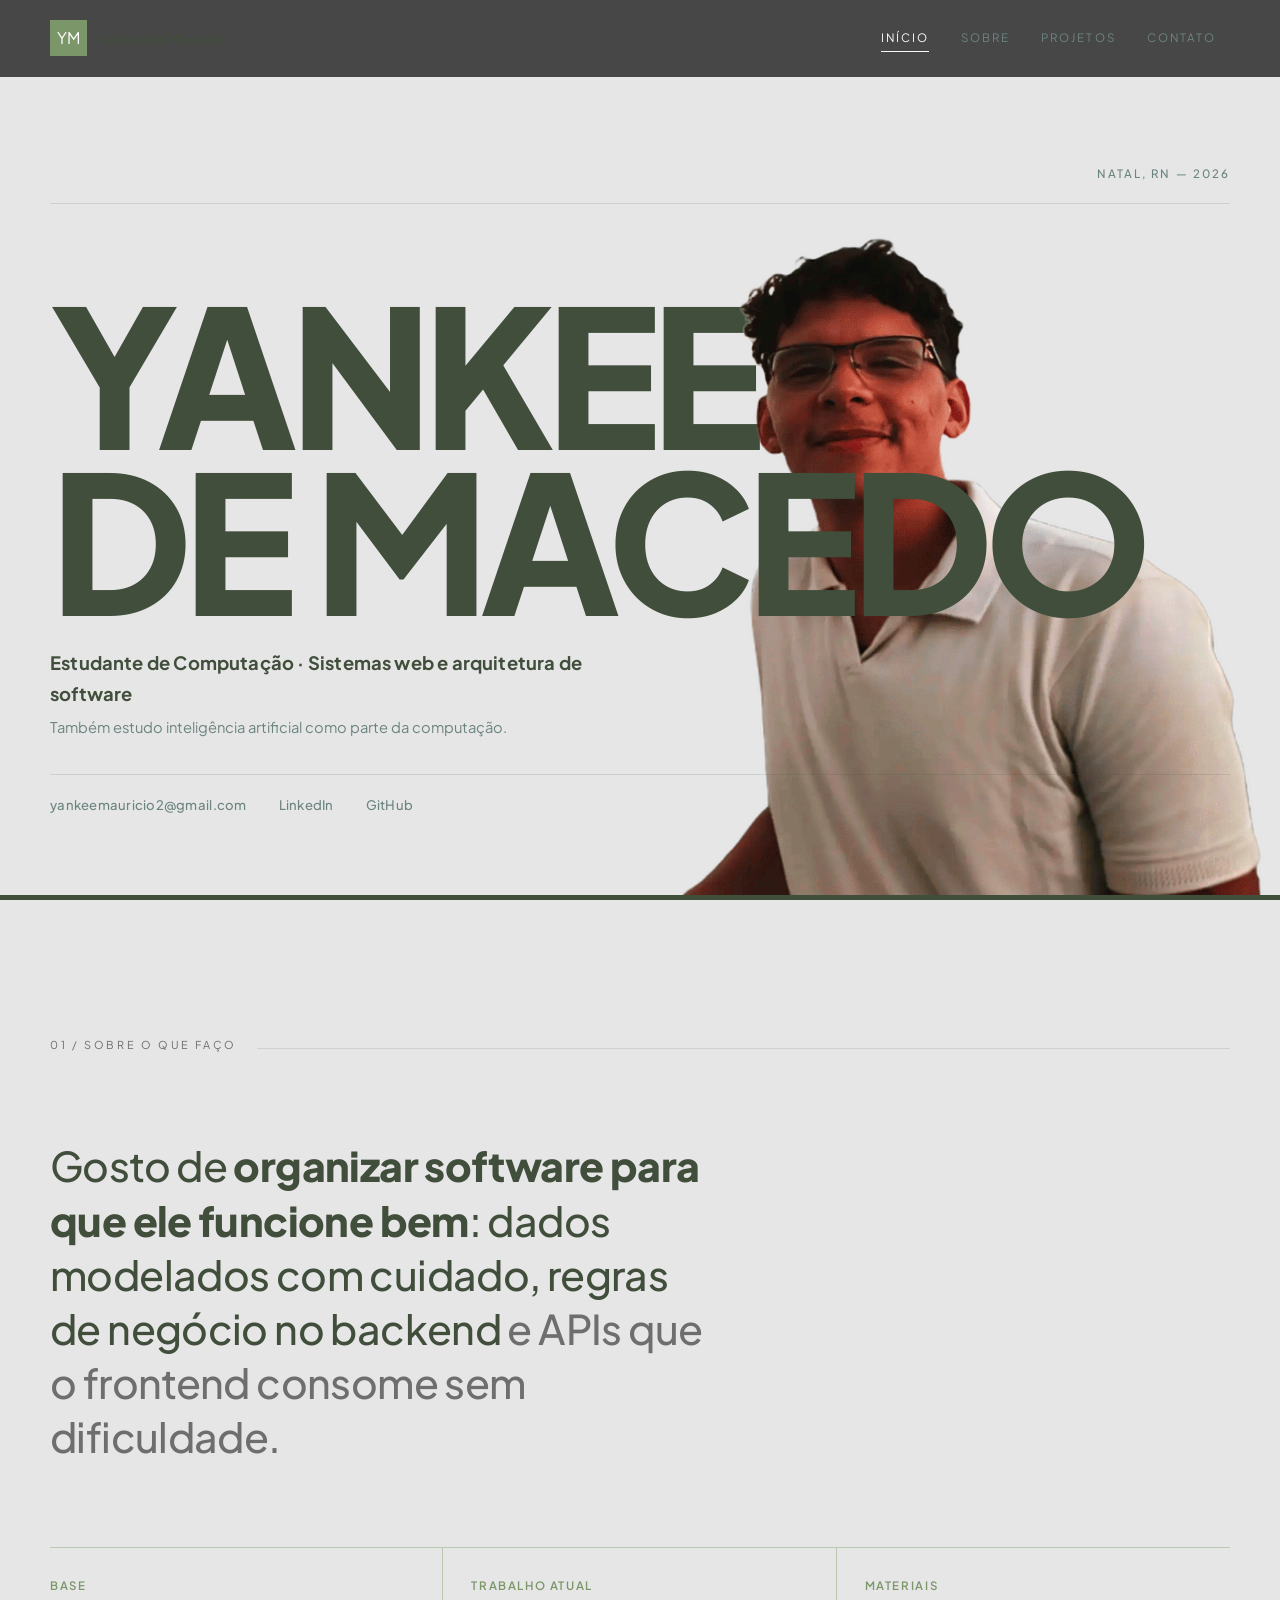
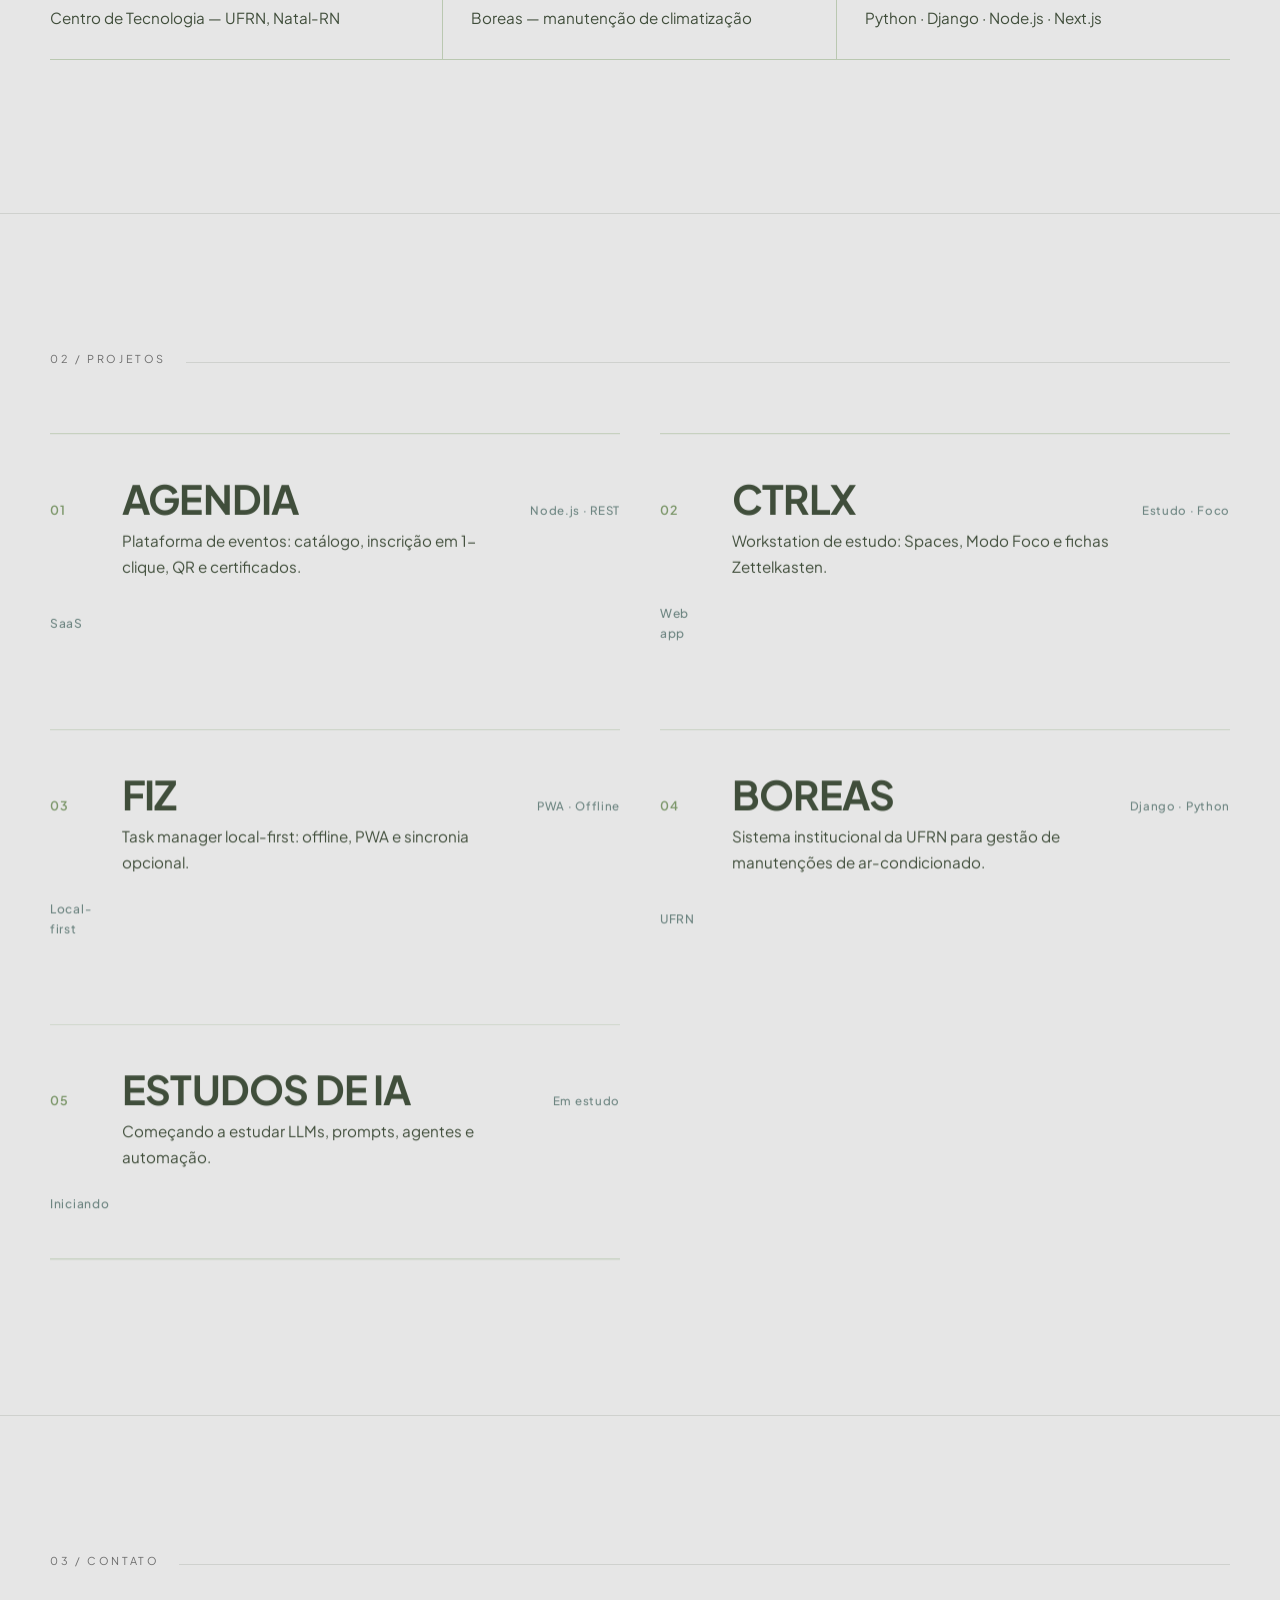
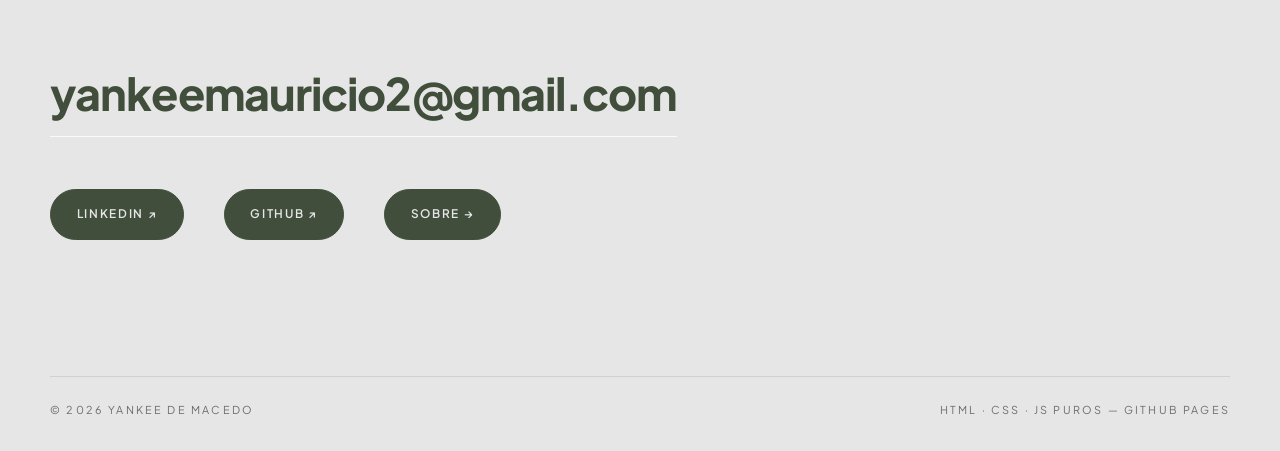
==== commit 688e293e: "identidade visual nova  e edição das informações" ====
--- a/index.html
+++ b/index.html
@@ -3,22 +3,22 @@
   <head>
     <meta charset="UTF-8" />
     <meta name="viewport" content="width=device-width, initial-scale=1.0" />
-    <title>Yankee de Macedo — Backend &amp; Arquitetura de Software</title>
-    <meta
-      name="description"
-      content="Arquivo de trabalhos de Yankee de Macedo: backend, arquitetura de software e integração de sistemas. Natal-RN, UFRN."
-    />
-    <meta name="theme-color" content="#0A0A0A" />
-    <meta property="og:title" content="Yankee de Macedo — Backend & Arquitetura" />
-    <meta property="og:description" content="Software que sustenta operação: dados, APIs e integração." />
-    <meta property="og:type" content="website" />
-    <link rel="icon" type="image/svg+xml" href="favicon.svg" />
+    <title>Yankee de Macedo — Estudante de Computação</title>
     <link rel="preconnect" href="https://fonts.googleapis.com" />
     <link rel="preconnect" href="https://fonts.gstatic.com" crossorigin />
     <link
-      href="https://fonts.googleapis.com/css2?family=Anton&family=Archivo:wght@500;600;700;800&family=Inter:wght@400;500;600&display=swap"
+      href="https://fonts.googleapis.com/css2?family=Plus+Jakarta+Sans:wght@400;500;600;700;800&display=swap"
       rel="stylesheet"
     />
+    <meta
+      name="description"
+      content="Portfólio de estudos e projetos de Yankee de Macedo, estudante de Engenharia da Computação na UFRN. Sistemas web, backend e arquitetura. Natal-RN."
+    />
+    <meta name="theme-color" content="#E6E6E6" />
+    <meta property="og:title" content="Yankee de Macedo — Estudante de Computação" />
+    <meta property="og:description" content="Projetos de estudo em sistemas web, backend e arquitetura de software." />
+    <meta property="og:type" content="website" />
+    <link rel="icon" type="image/svg+xml" href="favicon.svg" />
     <link rel="stylesheet" href="styles.css" />
     <noscript><style>[data-reveal] { opacity: 1 !important; transform: none !important; }</style></noscript>
   </head>
@@ -30,12 +30,11 @@
           <a href="index.html" class="brand" aria-label="Yankee de Macedo — início">
             <span class="brand-mark" aria-hidden="true">YM</span>
             <span class="brand-name">Yankee de Macedo</span>
-            <span class="brand-role">Arquivo 2026</span>
           </a>
           <nav class="main-nav" aria-label="Menu principal">
             <a href="index.html" class="is-active">Início</a>
             <a href="about.html">Sobre</a>
-            <a href="projects.html">Arquivo</a>
+            <a href="projects.html">Projetos</a>
             <a href="contact.html">Contato</a>
           </nav>
           <button class="menu-toggle" type="button" aria-label="Abrir menu" aria-expanded="false" aria-controls="menu-mobile">Menu</button>
@@ -44,40 +43,40 @@
           <nav class="mobile-nav" id="menu-mobile" aria-label="Menu mobile">
             <a href="index.html">Início</a>
             <a href="about.html">Sobre</a>
-            <a href="projects.html">Arquivo</a>
+            <a href="projects.html">Projetos</a>
             <a href="contact.html">Contato</a>
           </nav>
         </div>
       </header>
 
       <main id="conteudo">
-        <section class="hero">
+        <section class="hero" id="hero">
           <div class="wrap">
             <div class="hero-meta">
-              <span>Portfólio criativo</span>
               <span>Natal, RN — 2026</span>
             </div>
-            <div class="hero-layout">
-              <h1 class="hero-title" aria-label="Olá, eu sou Yankee de Macedo">
-                <span class="hero-hello" aria-hidden="true">Olá, eu sou</span>
-                <span class="row"><span>Yankee</span></span>
-                <span class="row"><span class="red">de Macedo</span></span>
-              </h1>
-              <figure class="portrait cycler" data-reveal data-cycler data-interval="3000" tabindex="0" aria-label="Fotos de perfil: clique ou aguarde para trocar o estilo">
-                <span class="disc" aria-hidden="true"></span>
-                <div class="portrait-media">
-                  <img class="frame is-on" src="public/foto_perfil.png" alt="Retrato de Yankee de Macedo — foto original" loading="eager" decoding="async" data-label="Original" />
-                  <img class="frame" src="public/foto_perfil_3d.png" alt="Retrato de Yankee de Macedo — estilo 3D cartoon" loading="lazy" decoding="async" data-label="3D" />
-                  <img class="frame" src="public/foto_perfil_bloco.png" alt="Retrato de Yankee de Macedo — estilo blocos voxel" loading="lazy" decoding="async" data-label="Blocos" />
-                  <img class="frame" src="public/foto_perfil_papel.png" alt="Retrato de Yankee de Macedo — estilo papel recortado" loading="lazy" decoding="async" data-label="Papel" />
-                </div>
-                <figcaption><span data-cycler-label>Original</span><span class="cycler-count"><span data-cycler-count>01</span> / 04</span></figcaption>
-              </figure>
+
+            <!-- nome gigante (camada de trás) -->
+            <h1 class="hero-title">
+              <span class="hero-line"><span>Yankee</span></span>
+              <span class="hero-line"><span>de Macedo</span></span>
+            </h1>
+
+            <!-- fotos recortadas: absolute, por cima do texto (efeito 3D) -->
+            <div class="hero-figure" aria-hidden="true">
+              <div class="hero-photo-stack">
+                <img src="public/foto_perfil_semfundo.webp" alt="" class="is-on" loading="eager" fetchpriority="high" decoding="async" width="1249" height="1249" />
+                <img src="public/foto_perfil_3d-semfundo.webp" alt="" loading="lazy" decoding="async" width="1600" height="1600" />
+                <img src="public/foto_perfil_bloco_semfundo.webp" alt="" loading="lazy" decoding="async" width="1600" height="1600" />
+                <img src="public/foto_perfil_papel_semfundo.webp" alt="" loading="lazy" decoding="async" width="1024" height="1024" />
+              </div>
             </div>
-            <div class="hero-sub">
-              <p>Desenvolvedor Fullstack — Backend &amp; Arquitetura de Software</p>
-              <a class="scroll-hint" href="#manifesto">Role para explorar <span class="line" aria-hidden="true"></span></a>
+
+            <div class="hero-bottom">
+              <p class="hero-role">Estudante de Computação · Sistemas web e arquitetura de software</p>
+              <p class="hero-note">Também estudo inteligência artificial como parte da computação.</p>
             </div>
+
             <div class="hero-contact" data-reveal>
               <a href="mailto:yankeemauricio2@gmail.com">yankeemauricio2@gmail.com</a>
               <a href="https://www.linkedin.com/in/yankeedemacedo/" target="_blank" rel="noreferrer">LinkedIn</a>
@@ -88,17 +87,17 @@
 
         <section class="section" id="manifesto">
           <div class="wrap">
-            <p class="section-label">01 / Manifesto</p>
+            <p class="section-label">01 / Sobre o que faço</p>
             <div class="manifesto" data-reveal>
               <p>
-                Construo <strong>software que sustenta operação</strong>:
-                dados modelados com rigor, regras de negócio no backend
-                <span class="faint">e APIs que o frontend consome sem fricção.</span>
+                Gosto de <strong>organizar software para que ele funcione bem</strong>:
+                dados modelados com cuidado, regras de negócio no backend
+                <span class="faint">e APIs que o frontend consome sem dificuldade.</span>
               </p>
             </div>
             <dl class="facts" data-reveal>
               <div><dt>Base</dt><dd>Centro de Tecnologia — UFRN, Natal-RN</dd></div>
-              <div><dt>Sistema em produção</dt><dd>Boreas — manutenção de climatização</dd></div>
+              <div><dt>Trabalho atual</dt><dd>Boreas — manutenção de climatização</dd></div>
               <div><dt>Materiais</dt><dd>Python · Django · Node.js · Next.js</dd></div>
             </dl>
           </div>
@@ -106,7 +105,7 @@
 
         <section class="section" id="arquivo">
           <div class="wrap">
-            <p class="section-label">02 / Arquivo selecionado</p>
+            <p class="section-label">02 / Projetos</p>
             <div class="archive" data-reveal>
               <a class="work-row" href="projects.html#agendia" data-parallax>
                 <span class="idx">01</span>
@@ -147,11 +146,11 @@
               <a class="work-row" href="projects.html#ia" data-parallax>
                 <span class="idx">05</span>
                 <div>
-                  <h3><span class="u">Jornada IA</span></h3>
-                  <p class="desc">Estudos em LLMs, prompts, agentes e automação — em construção.</p>
+                  <h3><span class="u">Estudos de IA</span></h3>
+                  <p class="desc">Começando a estudar LLMs, prompts, agentes e automação.</p>
                 </div>
                 <span class="tags">Em estudo</span>
-                <span class="yr">Novo</span>
+                <span class="yr">Iniciando</span>
               </a>
             </div>
           </div>
--- a/styles.css
+++ b/styles.css
@@ -1,50 +1,93 @@
 /* ============================================================
-   YM — Minimalismo Industrial / Editorial Sci-Fi
-   Monocromo estrito: preto absoluto, grafite, prata, branco.
-   Ritmo: razão áurea (1 : 1.618) no espaçamento vertical.
-   Física: expo-out cubic-bezier(0.16, 1, 0.3, 1) em tudo.
+   YM — Tema Sálvia / Gelo / Ardósia
+   Paleta fechada: #7B9669 · #E6E6E6 · #6C8480 · #BAC8B1 · #404E3B
+   Tipografia: Plus Jakarta Sans (geométrica, moderna).
+   Imagens sempre naturais — nenhum filter/overlay/blur aplicado.
    ============================================================ */
 
 :root {
-  --black: #141414;
-  --graphite: #1b1b1b;
-  --graphite-2: #232323;
-  --line: rgba(250, 250, 250, 0.12);
-  --white: #fafafa;
-  --silver: #d7d7d7;
-  --muted: #9a9a9a;
-  --red: #ee2b2b;
-  --red-deep: #b91c1c;
-  --display: "Anton", "Archivo", "Inter", sans-serif;
-  --body: "Inter", -apple-system, "Segoe UI", sans-serif;
+  /* paleta obrigatória */
+  --sage: #7b9669;
+  --ice: #e6e6e6;
+  --slate: #6c8480;
+  --pastel: #bac8b1;
+  --moss: #404e3b;
+
+  /* derivados de apoio (mesma família) */
+  --paper: #fafaf8;
+  --moss-deep: #2f3a2b;
+  --text: var(--moss);
+  --text-soft: var(--slate);
+  --text-muted: #6e6e6e;
+  --line: rgba(64, 78, 59, 0.14);
+  --line-strong: var(--pastel);
+
+  --font: "Plus Jakarta Sans", system-ui, -apple-system, "Segoe UI", sans-serif;
   --expo: cubic-bezier(0.16, 1, 0.3, 1);
-  --wrap: 1200px;
-}
-
+  --wrap: 1180px;
+  --radius: 16px;
+
+  /* aliases legados → agora apontam para a paleta nova,
+     para que as partes 2–4 sejam reescritas sem quebrar o site */
+  --black: var(--moss);
+  --graphite: var(--paper);
+  --graphite-2: var(--ice);
+  --white: var(--paper);
+  --silver: var(--slate);
+  --muted: var(--text-muted);
+  --red: var(--sage);
+  --red-deep: var(--moss);
+  --display: var(--font);
+  --body: var(--font);
+}
+
+/* ---------- reset ---------- */
 *, *::before, *::after { box-sizing: border-box; }
 
-html { scroll-behavior: smooth; }
+html {
+  scroll-behavior: smooth;
+  -webkit-text-size-adjust: 100%;
+}
 
 body {
   margin: 0;
-  background: var(--black);
-  color: var(--white);
-  font-family: var(--body);
-  font-size: 1rem;
+  background: var(--ice);
+  color: var(--text);
+  font-family: var(--font);
+  font-size: 1.05rem;
   line-height: 1.7;
   -webkit-font-smoothing: antialiased;
+  -moz-osx-font-smoothing: grayscale;
   overflow-x: hidden;
 }
 
-::selection { background: var(--white); color: var(--black); }
-
-h1, h2, h3 { margin: 0; font-family: var(--display); text-wrap: balance; }
-p { margin: 0 0 1rem; }
-a { color: inherit; }
-img { max-width: 100%; display: block; }
+h1, h2, h3, h4 {
+  margin: 0;
+  font-family: var(--font);
+  font-weight: 800;
+  line-height: 1.05;
+  letter-spacing: -0.03em;
+  color: var(--text);
+  text-wrap: balance;
+}
+
+p { margin: 0 0 1.15rem; }
+ul { margin: 0; padding: 0; list-style: none; }
+
+a { color: inherit; text-decoration: none; }
+img { display: block; max-width: 100%; height: auto; }
+button { font: inherit; color: inherit; border: none; background: none; cursor: pointer; }
+
+::selection { background: var(--pastel); color: var(--moss); }
+
+:focus-visible {
+  outline: 2px solid var(--sage);
+  outline-offset: 3px;
+  border-radius: 4px;
+}
 
 a:focus-visible, button:focus-visible {
-  outline: 1px solid var(--white);
+  outline: 2px solid var(--sage);
   outline-offset: 4px;
 }
 
@@ -63,7 +106,7 @@
 .skip-link:focus { top: 1rem; }
 
 .page-shell { position: relative; }
-.wrap { width: min(var(--wrap), calc(100% - 3rem)); margin: 0 auto; }
+.wrap { width: min(var(--wrap), calc(100% - 2.5rem)); margin-inline: auto; }
 
 /* ---------- header ---------- */
 
@@ -163,15 +206,16 @@
   border-bottom: 1px solid var(--line);
 }
 
-/* ---------- hero ---------- */
+/* ---------- hero 3D ---------- */
 
 .hero {
+  position: relative;
   min-height: 100svh;
   display: flex;
   flex-direction: column;
-  justify-content: flex-end;
-  padding: 8.5rem 0 5.25rem;
-  position: relative;
+  justify-content: center;
+  padding: 9rem 0 4rem;
+  overflow: hidden;
 }
 
 .hero-meta {
@@ -179,58 +223,145 @@
   justify-content: space-between;
   gap: 1rem;
   flex-wrap: wrap;
-  font-size: 0.68rem;
-  letter-spacing: 0.24em;
-  text-transform: uppercase;
-  color: var(--muted);
-  border-top: 1px solid var(--line);
+  font-size: 0.72rem;
+  font-weight: 500;
+  letter-spacing: 0.18em;
+  text-transform: uppercase;
+  color: var(--text-soft);
+  padding-bottom: 1.25rem;
+  margin-bottom: 2.5rem;
   border-bottom: 1px solid var(--line);
-  padding: 1rem 0;
-  margin-bottom: 3.25rem;
-}
-
+  position: relative;
+  z-index: 3;
+}
+/* sobrou um item só na meta: sem isto o space-between jogaria o local
+   para a esquerda e ele deixaria de alinhar com o nav do cabeçalho */
+.hero-meta span:only-child { margin-left: auto; }
+
+/* nome gigante — cada linha numa camada própria.
+   `z-index: auto` aqui de propósito: se o .hero-title tivesse z-index, ele
+   criaria um contexto de empilhamento e o z-index das linhas ficaria preso
+   dentro dele, sem nunca passar da foto. */
 .hero-title {
-  font-weight: 400;
-  text-transform: uppercase;
-  letter-spacing: 0.005em;
-  line-height: 0.94;
-  font-size: clamp(3.6rem, 11vw, 10rem);
-}
-.hero-title .row { display: block; overflow: hidden; }
-.hero-title .row > span { display: block; transform: translateY(112%); animation: rise 1.2s var(--expo) forwards; }
-.hero-title .row:nth-child(2) > span { animation-delay: 0.12s; }
-.hero-title .red { color: var(--red); }
-@keyframes rise { to { transform: translateY(0); } }
-
-.hero-sub {
-  display: grid;
-  grid-template-columns: 1fr 1fr;
-  gap: 2rem;
-  margin-top: 3.25rem;
-  align-items: end;
-}
-.hero-sub p {
-  font-size: 0.8rem;
-  letter-spacing: 0.2em;
-  text-transform: uppercase;
-  color: var(--silver);
+  position: relative;
+  /* desce o bloco do nome sem reflow: o conteudo ja encosta no rodape
+     (folga -6px), entao margin-top empurraria tudo pra fora do hero.
+     `top` relativo NAO cria contexto de empilhamento — transform
+     criaria e quebraria o z-index das linhas. */
+  top: 46px;
+  font-weight: 800;
+  text-transform: uppercase;
+  letter-spacing: -0.045em;
+  line-height: 0.86;
+  font-size: clamp(3.4rem, 15vw, 13rem);
+  color: var(--moss);
+}
+.hero-line {
+  display: block;
+  overflow: hidden;
+  position: relative;
+}
+/* 1ª linha (YANKEE) — atrás da foto */
+.hero-line:first-of-type { z-index: 1; }
+/* 2ª linha (DE MACEDO) — na frente da foto */
+.hero-line:last-of-type { z-index: 3; }
+.hero-line > span {
+  display: block;
+  transform: translateY(105%);
+  animation: hero-rise 1.1s var(--expo) forwards;
+}
+.hero-line:nth-child(2) > span { animation-delay: 0.1s; }
+@keyframes hero-rise { to { transform: translateY(0); } }
+
+/* fotos recortadas: absolute e ACIMA das letras → profundidade */
+/* recorte: absoluto e ACIMA das letras → profundidade.
+   As 4 fotos "semfundo" são 500×500 com o sujeito à direita
+   encostando na base (bbox ~x 27%–97%, y 20%–100%).
+   O container usa o proporção do sujeito (0.863) e ancora à
+   direita para descartar o vazio transparente à esquerda. */
+.hero-figure {
+  position: absolute;
+  z-index: 2;
+  left: 50%;
+  bottom: 0;
+  transform: translateX(-10%);
+  width: min(56vw, 840px);
+  pointer-events: none;
+}
+.hero-photo-stack {
+  position: relative;
+  width: 100%;
+  aspect-ratio: 353 / 409;
+}
+.hero-photo-stack img {
+  position: absolute;
+  inset: 0;
+  width: 100%;
+  height: 100%;
+  object-fit: cover;
+  object-position: right bottom;
+  opacity: 0;
+  transition: opacity 1s var(--expo);
+}
+.hero-photo-stack img.is-on { opacity: 1; }
+
+/* barra divisória de página inteira: separa Início do Manifesto */
+.hero::after {
+  content: "";
+  position: absolute;
+  z-index: 4;
+  left: 0;
+  right: 0;
+  bottom: 0;
+  height: 5px;
+  background: var(--moss);
+  pointer-events: none;
+}
+
+.hero-bottom {
+  position: relative;
+  z-index: 3;
+  margin-top: 4.5rem;
+  display: grid;
+  /* sem isto a trilha `auto` nao encolhe abaixo do max-content e o
+     .hero-contact (flex nowrap) vaza da coluna, indo por baixo da foto */
+  grid-template-columns: minmax(0, 1fr);
+  gap: 0.4rem;
+  max-width: 46ch;
+}
+.hero-role {
   margin: 0;
-}
+  font-size: clamp(0.98rem, 1.5vw, 1.15rem);
+  font-weight: 700;
+  letter-spacing: 0.01em;
+  color: var(--moss);
+}
+.hero-note {
+  margin: 0;
+  font-size: 0.92rem;
+  line-height: 1.55;
+  color: var(--text-soft);
+}
+
 .hero-contact {
   display: flex;
   flex-wrap: wrap;
   gap: 0.5rem 2rem;
-  margin-top: 2.5rem;
-  padding-top: 1.25rem;
+  margin-top: 2.25rem;
+  padding-top: 1.15rem;
   border-top: 1px solid var(--line);
+  position: relative;
+  z-index: 3;
 }
 .hero-contact a {
-  font-size: 0.78rem;
-  letter-spacing: 0.06em;
-  color: var(--muted);
+  font-size: 0.82rem;
+  font-weight: 500;
+  letter-spacing: 0.02em;
+  color: var(--text-soft);
   text-decoration: none;
-}
-.hero-contact a:hover { color: var(--red); }
+  transition: color 0.35s var(--expo);
+}
+.hero-contact a:hover { color: var(--sage); }
 .scroll-hint {
   justify-self: end;
   display: inline-flex;
@@ -262,10 +393,15 @@
   55%, 100% { transform: translateX(100%); }
 }
 
+/* fallback: se o JS falhar, a primeira foto do hero fica visível */
+.hero-photo-stack img:first-of-type { opacity: 1; }
+
 /* ---------- seções editoriais ---------- */
 
 .section { padding: 8.5rem 0; }
 .section + .section { border-top: 1px solid var(--line); }
+/* a barra do hero já faz essa separação — evita linha dupla */
+.hero + .section { border-top: none; }
 
 .section-label {
   display: flex;
@@ -295,25 +431,32 @@
   grid-template-columns: repeat(3, 1fr);
   gap: 0;
   margin-top: 5.25rem;
-  border: 1px solid var(--line);
-}
-.facts > div { padding: 2rem; border-right: 1px solid var(--line); }
+  border-top: 1px solid var(--line-strong);
+  border-bottom: 1px solid var(--line-strong);
+}
+.facts > div { padding: 1.75rem 1.75rem 1.75rem 0; border-right: 1px solid var(--line-strong); }
+.facts > div + div { padding-left: 1.75rem; }
 .facts > div:last-child { border-right: none; }
 .facts dt {
-  font-size: 0.65rem;
-  letter-spacing: 0.22em;
-  text-transform: uppercase;
-  color: var(--muted);
-  margin-bottom: 0.75rem;
-}
-.facts dd { margin: 0; font-size: 0.95rem; color: var(--silver); }
+  font-family: var(--font);
+  font-size: 0.72rem;
+  font-weight: 600;
+  letter-spacing: 0.14em;
+  text-transform: uppercase;
+  color: var(--sage);
+  margin-bottom: 0.6rem;
+}
+.facts dd { margin: 0; font-size: 0.95rem; color: var(--ink-soft); }
 
 /* ---------- arquivo ---------- */
 
+/* ---------- Arquivo: cards minimalistas ----------
+   Sem moldura: divisórias finas em #BAC8B1 e respiro generoso. */
+
 .archive {
   display: grid;
   grid-template-columns: 1fr 1fr;
-  gap: 1.5rem;
+  gap: 2.5rem;
 }
 .archive .dossier {
   grid-template-columns: auto 1fr;
@@ -330,47 +473,51 @@
 .dossier .devices { grid-area: fig; grid-template-columns: 1fr; }
 .dossier .devices .phone { max-width: 190px; }
 .devices-single { max-width: none; }
+
 .work-row {
   display: grid;
-  grid-template-columns: 72px 1fr auto auto;
-  gap: 2rem;
+  grid-template-columns: 2.5rem 1fr auto;
+  gap: 1.5rem 2rem;
   align-items: baseline;
-  padding: 3.25rem 1.5rem;
-  border-bottom: 1px solid var(--line);
+  padding: 2.75rem 0;
+  border-top: 1px solid var(--line-strong);
   text-decoration: none;
   position: relative;
-  isolation: isolate;
-}
-.work-row::before {
-  content: "";
-  position: absolute;
-  inset: 0;
-  z-index: -1;
-  background: var(--graphite-2);
-  transform: scaleY(0);
-  transform-origin: bottom;
-  transition: transform 0.55s var(--expo);
-}
-.work-row:hover::before { transform: scaleY(1); }
-.work-row .idx { font-size: 0.72rem; letter-spacing: 0.2em; color: var(--muted); }
+  transition: background 0.5s var(--expo);
+}
+.work-row:last-child { border-bottom: 1px solid var(--line-strong); }
+.work-row:hover { background: rgba(186, 200, 177, 0.16); }
+.work-row .idx {
+  font-family: var(--font);
+  font-size: 0.78rem;
+  font-weight: 600;
+  letter-spacing: 0.1em;
+  color: var(--sage);
+}
 .work-row h3 {
-  font-size: clamp(1.8rem, 4.5vw, 3.4rem);
-  font-weight: 750;
-  text-transform: uppercase;
-  letter-spacing: -0.025em;
-  line-height: 1;
-  transition: transform 0.55s var(--expo);
-}
-.work-row:hover h3 { transform: translateX(14px); }
-.work-row h3 .u {
-  background: linear-gradient(var(--white), var(--white)) left bottom / 0% 2px no-repeat;
-  transition: background-size 0.55s var(--expo);
-  padding-bottom: 4px;
-}
-.work-row:hover h3 .u { background-size: 100% 2px; }
-.work-row .tags { font-size: 0.7rem; letter-spacing: 0.18em; text-transform: uppercase; color: var(--muted); }
-.work-row .yr { font-size: 0.72rem; letter-spacing: 0.2em; color: var(--muted); }
-.work-row .desc { grid-column: 2; color: var(--silver); font-size: 0.95rem; max-width: 58ch; margin: 0.75rem 0 0; }
+  font-size: clamp(1.6rem, 3.4vw, 2.5rem);
+  font-weight: 700;
+  text-transform: uppercase;
+  letter-spacing: -0.02em;
+  line-height: 1.05;
+  transition: color 0.45s var(--expo);
+}
+.work-row:hover h3 { color: var(--sage); }
+.work-row .tags {
+  font-family: var(--font);
+  font-size: 0.72rem;
+  font-weight: 500;
+  letter-spacing: 0.06em;
+  color: var(--slate);
+}
+.work-row .yr { font-size: 0.75rem; font-weight: 500; letter-spacing: 0.06em; color: var(--slate); }
+.work-row .desc {
+  grid-column: 2;
+  color: var(--ink-soft);
+  font-size: 0.95rem;
+  max-width: 58ch;
+  margin: 0.5rem 0 0;
+}
 
 /* parallax sutil nos blocos */
 [data-parallax] { will-change: transform; }
@@ -484,7 +631,7 @@
 .devices-single { grid-template-columns: 1fr; max-width: 760px; }
 .logoplate {
   border: 1px solid var(--line);
-  background: #050505;
+  background: var(--paper);
   overflow: hidden;
 }
 .logoplate img {
@@ -492,7 +639,6 @@
   height: auto;
   display: block;
   padding: 2.5rem 2rem;
-  filter: invert(1) hue-rotate(180deg);
 }
 
 /* ---------- contato / rodapé ---------- */
@@ -521,19 +667,19 @@
   align-items: center;
   gap: 0.6rem;
   text-decoration: none;
-  font-size: 0.72rem;
+  font-family: var(--font);
+  font-size: 0.74rem;
   font-weight: 600;
-  letter-spacing: 0.2em;
-  text-transform: uppercase;
-  color: #fff;
-  background: var(--red);
-  border: 1px solid var(--red-deep);
+  letter-spacing: 0.14em;
+  text-transform: uppercase;
+  color: var(--ice);
+  background: var(--moss);
+  border: 1px solid var(--moss);
   border-radius: 999px;
-  padding: 1rem 1.8rem;
-  box-shadow: 0 12px 28px rgba(238, 43, 43, 0.35);
-  transition: transform 0.3s var(--expo), box-shadow 0.3s var(--expo), filter 0.3s var(--expo);
-}
-.btn-ghost:hover { filter: brightness(1.08); transform: translateY(-2px); box-shadow: 0 16px 34px rgba(238, 43, 43, 0.45); }
+  padding: 0.9rem 1.6rem;
+  transition: background 0.35s var(--expo), color 0.35s var(--expo), transform 0.25s var(--expo);
+}
+.btn-ghost:hover { background: var(--sage); border-color: var(--sage); transform: translateY(-2px); }
 .btn-ghost:active { transform: translateY(0); }
 
 .footer-base {
@@ -563,7 +709,11 @@
 
 @media (prefers-reduced-motion: reduce) {
   html { scroll-behavior: auto; }
-  *, *::before, *::after { animation-duration: 0.01ms !important; transition-duration: 0.01ms !important; }
+  *, *::before, *::after {
+    animation-duration: 0.01ms !important;
+    animation-iteration-count: 1 !important;
+    transition-duration: 0.01ms !important;
+  }
   [data-reveal] { opacity: 1; transform: none; }
   .hero-title .row > span { transform: none; animation: none; }
 }
@@ -627,7 +777,8 @@
   border-radius: 18px;
   z-index: 1;
 }
-/* cycler: molduras empilhadas em crossfade */
+/* cycler: fotos empilhadas em crossfade — SEM nenhum filtro,
+   as cores originais ficam intactas */
 .cycler .frame {
   position: absolute;
   inset: 0;
@@ -636,28 +787,16 @@
   object-fit: cover;
   object-position: top center;
   opacity: 0;
-  filter: grayscale(1) contrast(1.06);
-  transition: opacity 0.6s var(--expo);
+  transition: opacity 0.8s var(--expo);
 }
 .cycler .frame.is-on { opacity: 1; }
 .cycler .frame:first-of-type { position: relative; }
-/* wash vermelho unificando as 4 versões */
-.portrait-media::before {
-  content: "";
-  position: absolute;
-  inset: 0;
-  z-index: 1;
-  background: var(--red);
-  mix-blend-mode: multiply;
-  pointer-events: none;
-}
 .portrait img {
   width: 100%;
   aspect-ratio: 4 / 5;
   object-fit: cover;
   object-position: top center;
   display: block;
-  filter: saturate(1.05) contrast(1.02);
 }
 .portrait { cursor: pointer; }
 .portrait figcaption {
@@ -687,6 +826,111 @@
 }
 .cycler-dots button[aria-current="true"] { background: var(--red); border-color: var(--red); }
 
+/* ---------- Sobre: foto de fundo + painel de vidro ---------- */
+
+/* A foto é quadrada e o rosto fica entre 20% e 48% da altura.
+   Usamos `contain` para NÃO cortar nada — a foto aparece inteira
+   e o painel de vidro fica ABAIXO dela, na faixa de fusão. */
+.about-hero {
+  position: relative;
+  display: grid;
+  grid-template-columns: 0.8fr 1.2fr;
+  align-items: stretch;
+  min-height: min(100svh, 1000px);
+  padding-top: 0;
+  overflow: hidden;
+  isolation: isolate;
+  background: var(--ice);
+}
+
+/* foto ocupa a metade direita e avança por baixo do painel.
+   A máscara fica NO CONTAINER (não na img) para o véu interno
+   dissolver junto — senão ele cria uma borda reta visível. */
+.about-hero-media {
+  position: relative;
+  z-index: 0;
+  min-height: min(100svh, 940px);
+  margin-left: -24%;
+  /* três máscaras somadas por `intersect`:
+     1) borda esquerda (larga, sobre o painel)
+     2) base da foto
+     3) canto superior esquerdo, arredondado — sem emenda reta */
+  -webkit-mask-image:
+    linear-gradient(to right, transparent 0%, rgba(0, 0, 0, 0.35) 14%, #000 42%, #000 100%),
+    linear-gradient(to bottom, #000 0%, #000 54%, rgba(0, 0, 0, 0.5) 78%, transparent 100%),
+    radial-gradient(130% 100% at 0% 0%, transparent 0%, #000 34%);
+  mask-image:
+    linear-gradient(to right, transparent 0%, rgba(0, 0, 0, 0.35) 14%, #000 42%, #000 100%),
+    linear-gradient(to bottom, #000 0%, #000 54%, rgba(0, 0, 0, 0.5) 78%, transparent 100%),
+    radial-gradient(130% 100% at 0% 0%, transparent 0%, #000 34%);
+  -webkit-mask-composite: source-in;
+  mask-composite: intersect;
+}
+.about-hero-media img {
+  width: 100%;
+  height: 100%;
+  object-fit: cover;
+  object-position: center 15%;
+}
+
+/* véu leve só no topo, para o menu ficar legível */
+.about-hero-media::before {
+  content: "";
+  position: absolute;
+  inset: 0;
+  z-index: 1;
+  background: linear-gradient(180deg, rgba(64, 78, 59, 0.26) 0%, rgba(64, 78, 59, 0) 30%);
+  pointer-events: none;
+}
+
+.about-hero-inner {
+  position: relative;
+  z-index: 3;
+  align-self: center;
+  padding-top: 9rem;
+  padding-bottom: 5.5rem;
+}
+
+/* o painel fica na coluna esquerda, com folga antes da foto */
+.about-hero-copy { padding-right: 0; padding-left: clamp(1.25rem, 4vw, 4rem); }
+
+/* painel de vidro: o desfoque age só aqui, nunca na foto */
+.glass-panel {
+  position: relative;
+  z-index: 4;
+  max-width: 52ch;
+  padding: 2.25rem 2.5rem;
+  background: rgba(250, 250, 248, 0.58);
+  -webkit-backdrop-filter: blur(18px) saturate(1.25);
+  backdrop-filter: blur(18px) saturate(1.25);
+  border: 1px solid rgba(186, 200, 177, 0.55);
+  border-radius: var(--radius);
+  box-shadow: 0 18px 44px rgba(64, 78, 59, 0.1);
+}
+
+.glass-panel h1 {
+  font-size: clamp(2rem, 4.6vw, 3.4rem);
+  font-weight: 800;
+  text-transform: uppercase;
+  letter-spacing: -0.03em;
+  line-height: 1.02;
+  margin-bottom: 1.15rem;
+}
+.glass-panel .lead {
+  margin: 0;
+  font-size: 1.02rem;
+  line-height: 1.65;
+  color: var(--ink-soft);
+}
+.glass-panel .section-label {
+  display: inline-flex;
+  margin-bottom: 1.5rem;
+  color: var(--sage);
+}
+.glass-panel .section-label::after {
+  content: none;
+}
+
 /* ---------- páginas internas ---------- */
 
 .page-hero { padding: 12rem 0 5.25rem; }
@@ -706,8 +950,16 @@
 .timeline p, .timeline li { color: var(--silver); font-size: 0.95rem; }
 .timeline ul { margin: 0.75rem 0 0; padding-left: 1.1rem; }
 
-.spec-list { display: grid; grid-template-columns: repeat(3, 1fr); border: 1px solid var(--line); margin-top: 3.25rem; }
-.spec-list > div { padding: 2rem; border-right: 1px solid var(--line); }
+/* ---------- listas auxiliares: divisórias finas, sem caixa ---------- */
+.spec-list {
+  display: grid;
+  grid-template-columns: repeat(3, 1fr);
+  border-top: 1px solid var(--line-strong);
+  border-bottom: 1px solid var(--line-strong);
+  margin-top: 3.25rem;
+}
+.spec-list > div { padding: 1.75rem 1.75rem 1.75rem 0; border-right: 1px solid var(--line-strong); }
+.spec-list > div + div { padding-left: 1.75rem; }
 .spec-list > div:last-child { border-right: none; }
 .spec-list h3 { font-size: 0.68rem; letter-spacing: 0.22em; text-transform: uppercase; color: var(--muted); margin-bottom: 0.9rem; font-family: var(--body); font-weight: 600; }
 .spec-list p, .spec-list li { color: var(--silver); font-size: 0.92rem; }
@@ -715,19 +967,31 @@
 
 /* ---------- laboratório + jornada IA ---------- */
 
-.dossier .btn-ghost { margin-top: 1.25rem; font-size: 0.72rem; padding: 0.8rem 1.2rem; }
-
+.dossier .btn-ghost { margin-top: 1.25rem; }
+
+/* chips de IA: só texto separado por divisórias, sem caixinha */
 .ai-strip {
   display: flex;
   flex-wrap: wrap;
-  gap: 0.5rem;
-  margin-top: 1.5rem;
-  font-family: var(--mono, monospace);
-  font-size: 0.74rem;
-  letter-spacing: 0.06em;
-  color: var(--muted);
-}
-.ai-strip span { border: 1px solid var(--line); border-radius: 99px; padding: 0.3rem 0.8rem; background: var(--card); }
+  align-items: center;
+  justify-content: center;
+  gap: 0.4rem 1rem;
+  margin-top: 1.75rem;
+  font-size: 0.85rem;
+  color: var(--slate);
+}
+.ai-strip span { position: relative; }
+.ai-strip span + span { padding-left: 1rem; }
+.ai-strip span + span::before {
+  content: "";
+  position: absolute;
+  left: 0;
+  top: 50%;
+  width: 1px;
+  height: 1.1em;
+  transform: translateY(-50%);
+  background: var(--pastel);
+}
 
 .lab-list {
   border: 1.5px solid var(--ink);
@@ -755,21 +1019,22 @@
 .carousel-head { align-items: center; }
 .carousel-count {
   margin-left: auto;
-  font-family: var(--mono, monospace);
-  font-size: 0.8rem;
-  letter-spacing: 0.14em;
-  color: var(--muted);
+  font-family: var(--font);
+  font-size: 0.78rem;
+  font-weight: 500;
+  letter-spacing: 0.12em;
+  color: var(--slate);
   white-space: nowrap;
 }
-.carousel-count strong { color: var(--ink); }
+.carousel-count strong { color: var(--moss); font-weight: 700; }
 .carousel { position: relative; }
 .carousel-viewport {
   overflow: hidden;
-  border: 1.5px solid var(--ink);
-  border-radius: var(--radius);
-  background: var(--card);
-  height: min(78vh, 860px);
-  min-height: 540px;
+  border-top: 1px solid var(--line-strong);
+  border-bottom: 1px solid var(--line-strong);
+  background: transparent;
+  height: min(76vh, 840px);
+  min-height: 520px;
 }
 .carousel-track {
   display: flex;
@@ -783,67 +1048,67 @@
   overflow-y: auto;
   padding: 2rem;
   scrollbar-width: thin;
-  scrollbar-color: var(--ink) transparent;
+  scrollbar-color: var(--pastel) transparent;
 }
 .carousel-btn {
   position: absolute;
   top: 50%;
   z-index: 5;
-  font-family: var(--mono, monospace);
-  font-size: 1.4rem;
-  font-weight: 700;
+  font-family: var(--font);
+  font-size: 1.1rem;
+  font-weight: 500;
   line-height: 1;
-  width: 3.25rem;
-  height: 3.25rem;
+  width: 3rem;
+  height: 3rem;
   display: inline-grid;
   place-items: center;
-  background: var(--red);
-  color: #fff;
-  border: 1.5px solid var(--red-deep);
+  background: var(--paper);
+  color: var(--moss);
+  border: 1px solid var(--pastel);
   border-radius: 50%;
   cursor: pointer;
-  box-shadow: 0 12px 28px rgba(0, 0, 0, 0.45);
-  transition: transform 0.2s var(--expo), filter 0.3s var(--expo);
+  transition: background 0.35s var(--expo), color 0.35s var(--expo), transform 0.2s var(--expo);
 }
 .carousel-btn.prev { left: 1rem; transform: translateY(-50%); }
 .carousel-btn.next { right: 1rem; transform: translateY(-50%); }
-.carousel-btn:hover { filter: brightness(1.12); }
+.carousel-btn:hover { background: var(--moss); color: var(--ice); }
 .carousel-btn:active { transform: translateY(-50%) scale(0.94); }
 .carousel-dots {
   display: flex;
   justify-content: center;
-  gap: 0.6rem;
-  margin-top: 1.5rem;
+  gap: 0.55rem;
+  margin-top: 1.75rem;
 }
 .carousel-dots button {
-  width: 0.85rem;
-  height: 0.85rem;
+  width: 1.75rem;
+  height: 2px;
   padding: 0;
-  border: 1.5px solid var(--ink);
-  border-radius: 50%;
-  background: transparent;
+  border: none;
+  border-radius: 99px;
+  background: var(--pastel);
   cursor: pointer;
-}
-.carousel-dots button[aria-current="true"] { background: var(--red); border-color: var(--red); }
-
-/* grade 2x2 de projetos */
+  transition: background 0.4s var(--expo);
+}
+.carousel-dots button[aria-current="true"] { background: var(--sage); }
+
+/* grade 2x2 de projetos — cards minimalistas, sem moldura */
 .proj-grid {
   display: grid;
   grid-template-columns: 1fr 1fr;
-  gap: 1.5rem;
+  gap: 3rem 3.5rem;
 }
 .proj-card {
   margin: 0;
-  border: 1px solid var(--line);
-  border-radius: 16px;
-  overflow: hidden;
-  background: var(--graphite);
+  border: none;
+  border-top: 1px solid var(--line-strong);
+  background: transparent;
   display: flex;
   flex-direction: column;
-  transition: transform 0.5s var(--expo), border-color 0.5s var(--expo);
-}
-.proj-card:hover { transform: translateY(-4px); border-color: var(--red); }
-.proj-thumb { position: relative; overflow: hidden; }
+  padding-top: 1.75rem;
+  transition: transform 0.5s var(--expo);
+}
+.proj-card:hover { transform: translateY(-3px); }
+.proj-thumb { position: relative; overflow: hidden; border-radius: 10px; }
 .proj-thumb img {
   width: 100%;
   aspect-ratio: 16 / 10;
@@ -851,49 +1116,78 @@
   object-position: top;
   display: block;
 }
-.proj-thumb.plate img { aspect-ratio: 16 / 8; object-fit: contain; padding: 1.5rem; background: #fff; }
+.proj-thumb.plate img { aspect-ratio: 16 / 8; object-fit: contain; padding: 1.5rem; background: var(--paper); }
 .proj-seal {
   position: absolute;
   left: 1rem;
   bottom: 1rem;
-  width: 2.6rem;
-  height: 2.6rem;
+  width: 2.5rem;
+  height: 2.5rem;
   border-radius: 50%;
   display: inline-grid;
   place-items: center;
-  font-family: var(--display);
-  font-size: 1.2rem;
-  color: #fff;
-  background: var(--red);
-  box-shadow: 0 8px 20px rgba(0, 0, 0, 0.45);
-}
-.proj-body { padding: 1.4rem 1.4rem 1.5rem; display: grid; gap: 0.7rem; }
-.proj-top { display: flex; align-items: baseline; gap: 0.8rem; }
-.proj-top .idx { font-size: 0.72rem; letter-spacing: 0.2em; color: var(--red); }
+  font-family: var(--font);
+  font-weight: 700;
+  font-size: 1rem;
+  color: var(--ice);
+  background: var(--moss);
+}
+.proj-body {
+  padding: 1.5rem 0 0;
+  display: grid;
+  gap: 0.6rem;
+  flex: 1;
+}
+.proj-top { display: flex; align-items: baseline; gap: 0.75rem; }
+.proj-top .idx {
+  font-family: var(--font);
+  font-size: 0.75rem;
+  font-weight: 600;
+  letter-spacing: 0.1em;
+  color: var(--sage);
+}
 .proj-top h3 {
   margin: 0;
-  font-size: 1.9rem;
+  font-size: 1.6rem;
+  font-weight: 700;
   text-transform: uppercase;
   letter-spacing: -0.01em;
-  line-height: 1;
-}
-.proj-body .desc { margin: 0; color: var(--silver); font-size: 0.92rem; }
-.proj-tags { display: flex; flex-wrap: wrap; gap: 0.4rem; }
-.proj-tags span {
-  font-size: 0.68rem;
-  letter-spacing: 0.1em;
-  text-transform: uppercase;
-  color: var(--muted);
-  border: 1px solid var(--line);
-  border-radius: 99px;
-  padding: 0.25rem 0.7rem;
-}
-.btn-sm { font-size: 0.68rem; padding: 0.8rem 1.2rem; justify-self: start; }
+  line-height: 1.05;
+}
+.proj-body .desc { margin: 0; color: var(--ink-soft); font-size: 0.93rem; }
+/* tags: texto puro com divisória, sem caixinha */
+.proj-tags {
+  display: flex;
+  flex-wrap: wrap;
+  align-items: center;
+  gap: 0.35rem 0.85rem;
+  font-size: 0.75rem;
+  color: var(--slate);
+}
+.proj-tags span { position: relative; }
+.proj-tags span + span { padding-left: 0.85rem; }
+.proj-tags span + span::before {
+  content: "";
+  position: absolute;
+  left: 0;
+  top: 50%;
+  width: 1px;
+  height: 0.9em;
+  transform: translateY(-50%);
+  background: var(--pastel);
+}
+
+.btn-sm {
+  font-size: 0.7rem;
+  font-weight: 600;
+  letter-spacing: 0.16em;
+  padding: 0.85rem 1.4rem;
+  justify-self: start;
+}
 .btn-ghost.is-disabled {
   background: transparent;
-  border-style: dashed;
-  border-color: var(--muted);
-  color: var(--muted);
+  border: 1px dashed var(--pastel);
+  color: var(--slate);
   box-shadow: none;
   cursor: not-allowed;
 }
@@ -904,64 +1198,71 @@
   display: grid;
   justify-items: center;
   align-content: center;
-  gap: 1.25rem;
+  gap: 1.5rem;
   text-align: center;
   padding: 2rem 1rem;
 }
-.soon-wrap h2 { margin: 0; font-size: clamp(1.8rem, 3.4vw, 2.8rem); text-transform: uppercase; }
-.soon-wrap p { margin: 0; color: var(--muted); max-width: 56ch; }
+.soon-wrap h2 { margin: 0; font-size: clamp(1.7rem, 3.2vw, 2.5rem); text-transform: uppercase; }
+.soon-wrap p { margin: 0; color: var(--text-soft); max-width: 56ch; }
 .soon-emblem {
   width: 9rem;
   height: 9rem;
   border-radius: 50%;
   display: grid;
   place-items: center;
-  font-family: var(--display);
-  font-size: 1.15rem;
-  line-height: 1.15;
-  color: #fff;
-  background: var(--red);
-  border: 3px dashed rgba(255, 255, 255, 0.65);
-  box-shadow: 0 18px 44px rgba(238, 43, 43, 0.4);
-  animation: spin 16s linear infinite;
+  font-family: var(--font);
+  font-weight: 700;
+  font-size: 1rem;
+  letter-spacing: 0.12em;
+  line-height: 1.3;
+  color: var(--ice);
+  background: transparent;
+  border: 1.5px dashed var(--sage);
+  animation: spin 22s linear infinite;
 }
 @keyframes spin { to { transform: rotate(360deg); } }
 
-/* cards do laboratório */
+/* cards do laboratório — linhas, sem caixa */
 .repo-grid {
   display: grid;
-  grid-template-columns: repeat(auto-fill, minmax(230px, 1fr));
-  gap: 1rem;
+  grid-template-columns: repeat(auto-fill, minmax(240px, 1fr));
+  gap: 0;
+  border-top: 1px solid var(--line-strong);
 }
 .repo-card {
   display: grid;
-  gap: 0.5rem;
-  padding: 1.3rem;
-  border: 1px solid var(--line);
-  border-radius: 14px;
-  background: var(--graphite);
+  gap: 0.45rem;
+  padding: 1.75rem 1.5rem 1.75rem 0;
+  border-bottom: 1px solid var(--line-strong);
+  background: transparent;
   text-decoration: none;
-  transition: background 0.4s var(--expo), transform 0.4s var(--expo);
-}
-.repo-card:hover { background: var(--red); transform: translateY(-4px); }
-.repo-card:hover .repo-desc, .repo-card:hover .repo-foot { color: rgba(255, 255, 255, 0.85); }
+  transition: padding-left 0.45s var(--expo), background 0.45s var(--expo);
+}
+.repo-card:hover {
+  background: rgba(186, 200, 177, 0.18);
+  padding-left: 1rem;
+}
+.repo-card:hover .repo-desc, .repo-card:hover .repo-foot { color: var(--slate); }
 .repo-card:hover .repo-go { transform: translate(2px, -2px); }
 .repo-name {
-  font-family: var(--display);
-  font-size: 1.35rem;
-  text-transform: uppercase;
-  letter-spacing: 0.01em;
-  word-break: break-all;
-}
-.repo-desc { margin: 0; color: var(--muted); font-size: 0.88rem; }
+  font-family: var(--font);
+  font-weight: 700;
+  font-size: 1.15rem;
+  text-transform: uppercase;
+  letter-spacing: -0.01em;
+  word-break: break-word;
+  transition: color 0.45s var(--expo);
+}
+.repo-card:hover .repo-name { color: var(--sage); }
+.repo-desc { margin: 0; color: var(--text-soft); font-size: 0.9rem; }
 .repo-foot {
   display: flex;
   align-items: center;
   gap: 0.5rem;
-  font-size: 0.72rem;
-  letter-spacing: 0.1em;
-  text-transform: uppercase;
-  color: var(--muted);
+  font-size: 0.73rem;
+  letter-spacing: 0.08em;
+  text-transform: uppercase;
+  color: var(--slate);
 }
 .repo-foot .dot { width: 0.65rem; height: 0.65rem; border-radius: 50%; display: inline-block; }
 .dot.js { background: #f1e05a; }
@@ -979,32 +1280,202 @@
   .brand-role { display: none; }
   .hero-sub { grid-template-columns: 1fr; }
   .hero-layout, .page-hero-grid { grid-template-columns: 1fr; gap: 2rem; }
-  .hero-layout .hero-title { margin-right: 0; }
   .hero-layout .portrait, .page-hero-grid .portrait { max-width: 280px; }
   .scroll-hint { justify-self: start; }
+
+  /* hero no celular: MESMO desenho do desktop — a figura continua
+     absoluta sobrepondo as letras, só em escala menor */
+  .hero {
+    min-height: min(100svh, 620px);
+    padding: 5rem 0 2rem;
+    justify-content: flex-end;
+  }
+  .hero-meta { padding-bottom: 0.9rem; margin-bottom: 1.5rem; }
+  .hero-title { font-size: clamp(2.9rem, 13vw, 5rem); line-height: 0.88; }
+  /* no celular as DUAS linhas ficam atrás da foto (a foto é grande demais
+     aqui para a letra cruzar por cima) */
+  .hero-line:last-of-type { z-index: 1; }
+  /* e o bloco do nome fica alinhado ao topo, sem o deslocamento do desktop */
+  .hero-title { top: 0; }
+  /* foto menor e mais à direita: o texto fica numa coluna livre */
+  .hero-figure {
+    position: absolute;
+    left: 50%;
+    bottom: 0;
+    transform: translateX(-16%);
+    width: min(70vw, 420px);
+  }
+  .hero-photo-stack { aspect-ratio: 353 / 409; }
+  .hero-bottom {
+    margin-top: 1.5rem;
+    max-width: 54%;
+    padding-left: 0;
+    text-align: left;
+  }
+  .hero-role { font-size: 0.9rem; }
+  .hero-note { font-size: 0.82rem; }
+  .hero-contact {
+    gap: 0.4rem 1.25rem;
+    margin-top: 1.5rem;
+    padding-top: 1rem;
+    /* fica na mesma coluna do texto: sem isto a fileira de links
+       atravessa a tela inteira e passa por baixo da foto */
+    max-width: 54%;
+  }
+  .hero-contact a { font-size: 0.75rem; }
+  .hero::after { height: 4px; }
+  /* listas auxiliares: empilham mas mantêm as divisórias */
   .facts, .spec-list { grid-template-columns: 1fr; }
-  .facts > div, .spec-list > div { border-right: none; border-bottom: 1px solid var(--line); }
+  .facts > div, .spec-list > div {
+    padding: 1.25rem 0;
+    border-right: none;
+    border-bottom: 1px solid var(--line-strong);
+  }
+  .facts > div + div, .spec-list > div + div { padding-left: 0; }
   .facts > div:last-child, .spec-list > div:last-child { border-bottom: none; }
-  .work-row { grid-template-columns: 48px 1fr; gap: 0.5rem 1.25rem; }
-  .work-row .tags, .work-row .yr { grid-column: 2; }
-  .work-row .desc { grid-column: 2; }
-  .archive { grid-template-columns: 1fr; }
-  .archive .dossier { grid-template-columns: 48px 1fr; }
+
+  .work-row { grid-template-columns: 2rem 1fr auto; gap: 1rem; padding: 2rem 0; }
+  .work-row .tags { grid-column: 2; }
+  .work-row .yr { grid-column: 3; grid-row: 1; }
+  .work-row .desc { grid-column: 2 / -1; }
+  .archive { grid-template-columns: 1fr; gap: 2rem; }
+  .archive .dossier { grid-template-columns: 2rem 1fr; }
   .dossier .tags, .dossier .yr, .dossier .devices { grid-column: auto; }
   .dossier .devices { grid-column: 2; grid-template-columns: 1fr; }
-  .dossier .phone { max-width: 230px; margin: 0; }
+  .dossier .phone { max-width: 200px; margin: 0; }
   .laptop-base { margin: 0 -8px; }
   .logoplate img { padding: 1.5rem 1rem; }
-  .timeline article { grid-template-columns: 1fr; gap: 0.5rem; }
+  .timeline article { grid-template-columns: 1fr; gap: 0.4rem; }
+
+  /* carrossel + cards */
+  .proj-grid { gap: 2.5rem 2rem; }
+  .proj-card { padding-top: 1.35rem; }
+  .proj-body { padding-top: 1.15rem; }
+  .carousel-slide { padding: 1.5rem 1rem; }
+  .carousel-btn { width: 2.6rem; height: 2.6rem; font-size: 0.95rem; }
+  .carousel-btn.prev { left: 0.35rem; }
+  .carousel-btn.next { right: 0.35rem; }
+  .repo-card { padding-right: 0.5rem; }
+
+  /* Sobre no celular: MESMO desenho do desktop — texto à esquerda,
+   foto à direita avançando por trás do painel de vidro */
+  .about-hero {
+    /* minmax(0,…) é obrigatório: sem isso o `fr` não encolhe abaixo do
+       min-content do painel (~320px) e a coluna da foto fica com 55px */
+    grid-template-columns: minmax(0, 0.95fr) minmax(0, 1.05fr);
+    padding-top: 4.5rem;
+    min-height: min(100svh, 720px);
+  }
+  .about-hero-media { min-height: min(100svh, 720px); margin-left: -32%; }
+  /* Rampa longa e suave (várias paradas) em vez de degrau: a faixa Some
+     gradualmente, mas termina cedo — quase toda a foto fica visível.
+     O canto superior esquerdo encolhe para não comer o topo da foto. */
+  .about-hero-media {
+    -webkit-mask-image:
+      linear-gradient(
+        to right,
+        transparent 0%,
+        rgba(0, 0, 0, 0.08) 2%,
+        rgba(0, 0, 0, 0.18) 5%,
+        rgba(0, 0, 0, 0.28) 8%,
+        rgba(0, 0, 0, 0.38) 11%,
+        #000 14%,
+        #000 100%
+      ),
+      linear-gradient(
+        to bottom,
+        #000 0%,
+        #000 62%,
+        rgba(0, 0, 0, 0.72) 78%,
+        rgba(0, 0, 0, 0.35) 92%,
+        transparent 100%
+      ),
+      radial-gradient(115% 88% at 0% 0%, transparent 0%, rgba(0, 0, 0, 0.35) 5%, #000 12%);
+    mask-image:
+      linear-gradient(
+        to right,
+        transparent 0%,
+        rgba(0, 0, 0, 0.08) 2%,
+        rgba(0, 0, 0, 0.18) 5%,
+        rgba(0, 0, 0, 0.28) 8%,
+        rgba(0, 0, 0, 0.38) 11%,
+        #000 14%,
+        #000 100%
+      ),
+      linear-gradient(
+        to bottom,
+        #000 0%,
+        #000 62%,
+        rgba(0, 0, 0, 0.72) 78%,
+        rgba(0, 0, 0, 0.35) 92%,
+        transparent 100%
+      ),
+      radial-gradient(115% 88% at 0% 0%, transparent 0%, rgba(0, 0, 0, 0.35) 5%, #000 12%);
+  }
+  .about-hero-media img { object-position: center 12%; }
+  /* o padding-top da seção já desce o header: aqui não precisa repetir.
+     align-self: end + pouco respiro embaixo => caixa desce e libera o topo. */
+  .about-hero-inner { align-self: end; padding-top: 0; padding-bottom: 1.5rem; }
+  .about-hero-copy { padding-left: 1.25rem; padding-right: 0; }
+  /* o painel é vidro SOBRE a foto: pode ser mais largo que a própria coluna,
+     senão o texto fica com ~185px e a caixa estica na vertical */
+  .glass-panel {
+    padding: 1.4rem 1.35rem;
+    border-radius: 12px;
+    width: max-content;
+    max-width: min(74vw, 330px);
+    /* vidro mais translúcido: deixa a foto aparecer através do texto */
+    background: rgba(250, 250, 248, 0.42);
+  }
+  .glass-panel h1 {
+    font-size: clamp(1.4rem, 5.6vw, 1.9rem);
+    letter-spacing: -0.02em;
+    margin-bottom: 0.75rem;
+  }
+  .glass-panel .lead { font-size: 0.86rem; line-height: 1.55; }
+  .glass-panel .section-label { margin-bottom: 0.9rem; font-size: 0.62rem; }
+
   .lab-list a { grid-template-columns: 1fr auto; }
   .lab-list .lab-desc { grid-column: 1 / -1; }
-  .carousel-viewport { height: 72vh; min-height: 480px; }
-  .carousel-slide { padding: 1.25rem; }
+  .carousel-viewport { height: auto; max-height: 68svh; min-height: 420px; }
   .proj-grid { grid-template-columns: 1fr; }
-  .carousel-btn { width: 2.6rem; height: 2.6rem; font-size: 1.1rem; }
-  .carousel-btn.prev { left: 0.5rem; }
-  .carousel-btn.next { right: 0.5rem; }
-  .section { padding: 5.25rem 0; }
+
+  /* ritmo vertical mais curto — sem mudar o desenho */
+  .section { padding: 3.75rem 0; }
+  .section-label { margin-bottom: 2.5rem; }
+  .facts, .spec-list { margin-top: 3rem; }
+  .manifesto p { font-size: clamp(1.15rem, 4.6vw, 1.6rem); }
+  .footer { padding: 3.75rem 0 1.5rem; }
+  .footer-base { margin-top: 3.75rem; }
+  .footer-links { margin-top: 2rem; gap: 1.25rem 2rem; }
+  .soon-emblem { width: 7rem; height: 7rem; font-size: 0.9rem; }
+  .soon-wrap { gap: 1rem; padding: 1.5rem 0.5rem; }
+  .timeline article { padding: 1.75rem 0; }
+}
+
+/* telas muito estreitas: só encolhe, nunca muda o desenho */
+@media (max-width: 480px) {
+  .wrap { width: min(var(--wrap), calc(100% - 2rem)); }
+  .hero { min-height: min(100svh, 560px); padding: 4.5rem 0 1.75rem; }
+  .hero-title { font-size: clamp(2.4rem, 15vw, 3.6rem); }
+  .hero-figure { transform: translateX(-19%); width: min(84vw, 300px); }
+  .hero-bottom { max-width: 52%; }
+  .hero-contact { max-width: 52%; }
+  .hero::after { height: 3px; }
+
+  .about-hero { padding-top: 4rem; min-height: min(100svh, 600px); }
+  .about-hero-media { min-height: min(100svh, 600px); margin-left: -26%; }
+  .about-hero-inner { padding-bottom: 1rem; }
+  .glass-panel { padding: 1.15rem 1.1rem; max-width: min(78vw, 300px); }
+  .glass-panel h1 { font-size: 1.25rem; }
+  .glass-panel .lead { font-size: 0.8rem; }
+
+  .work-row { grid-template-columns: 1.6rem 1fr auto; }
+  .work-row h3 { font-size: 1.35rem; }
+  .carousel-slide { padding: 1.25rem 0.75rem; }
+  .carousel-viewport { max-height: 64svh; min-height: 380px; }
+  .repo-grid { grid-template-columns: 1fr; }
+  .section { padding: 3rem 0; }
 }
 
 @media print {
